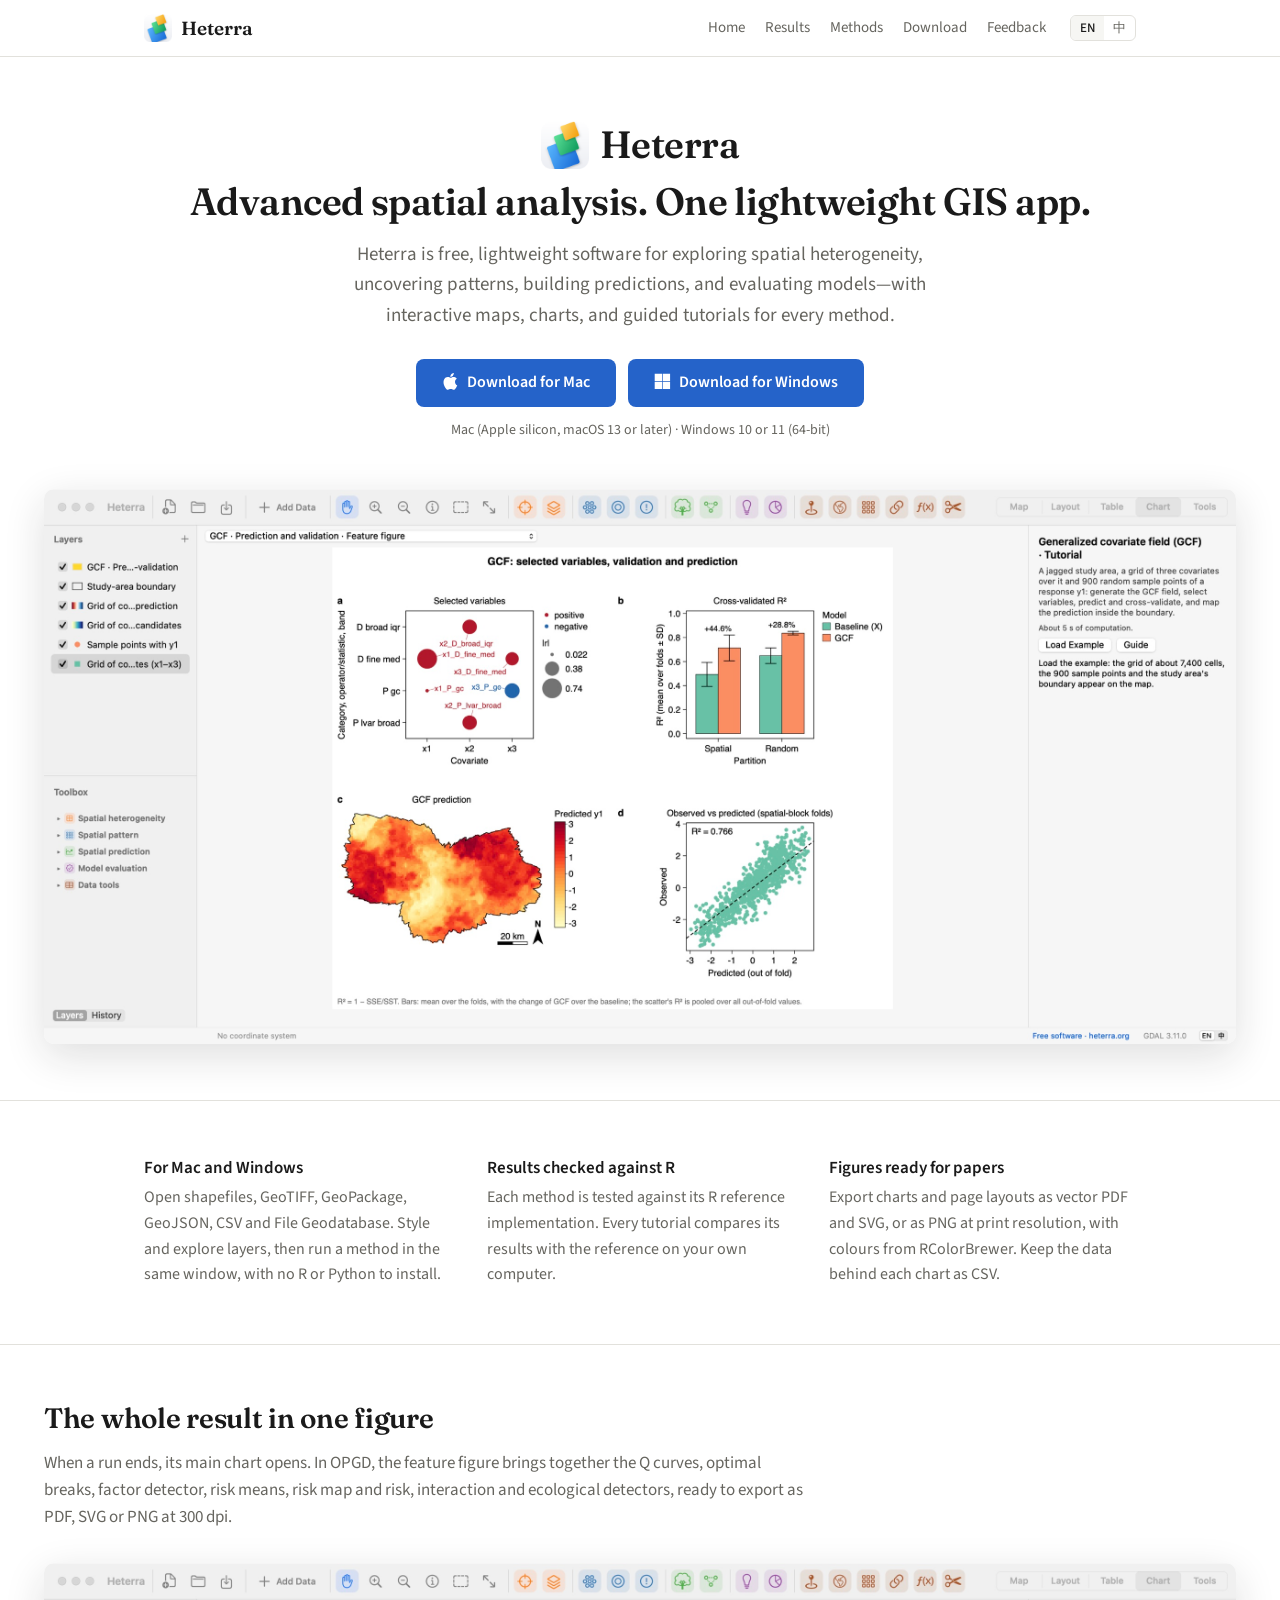
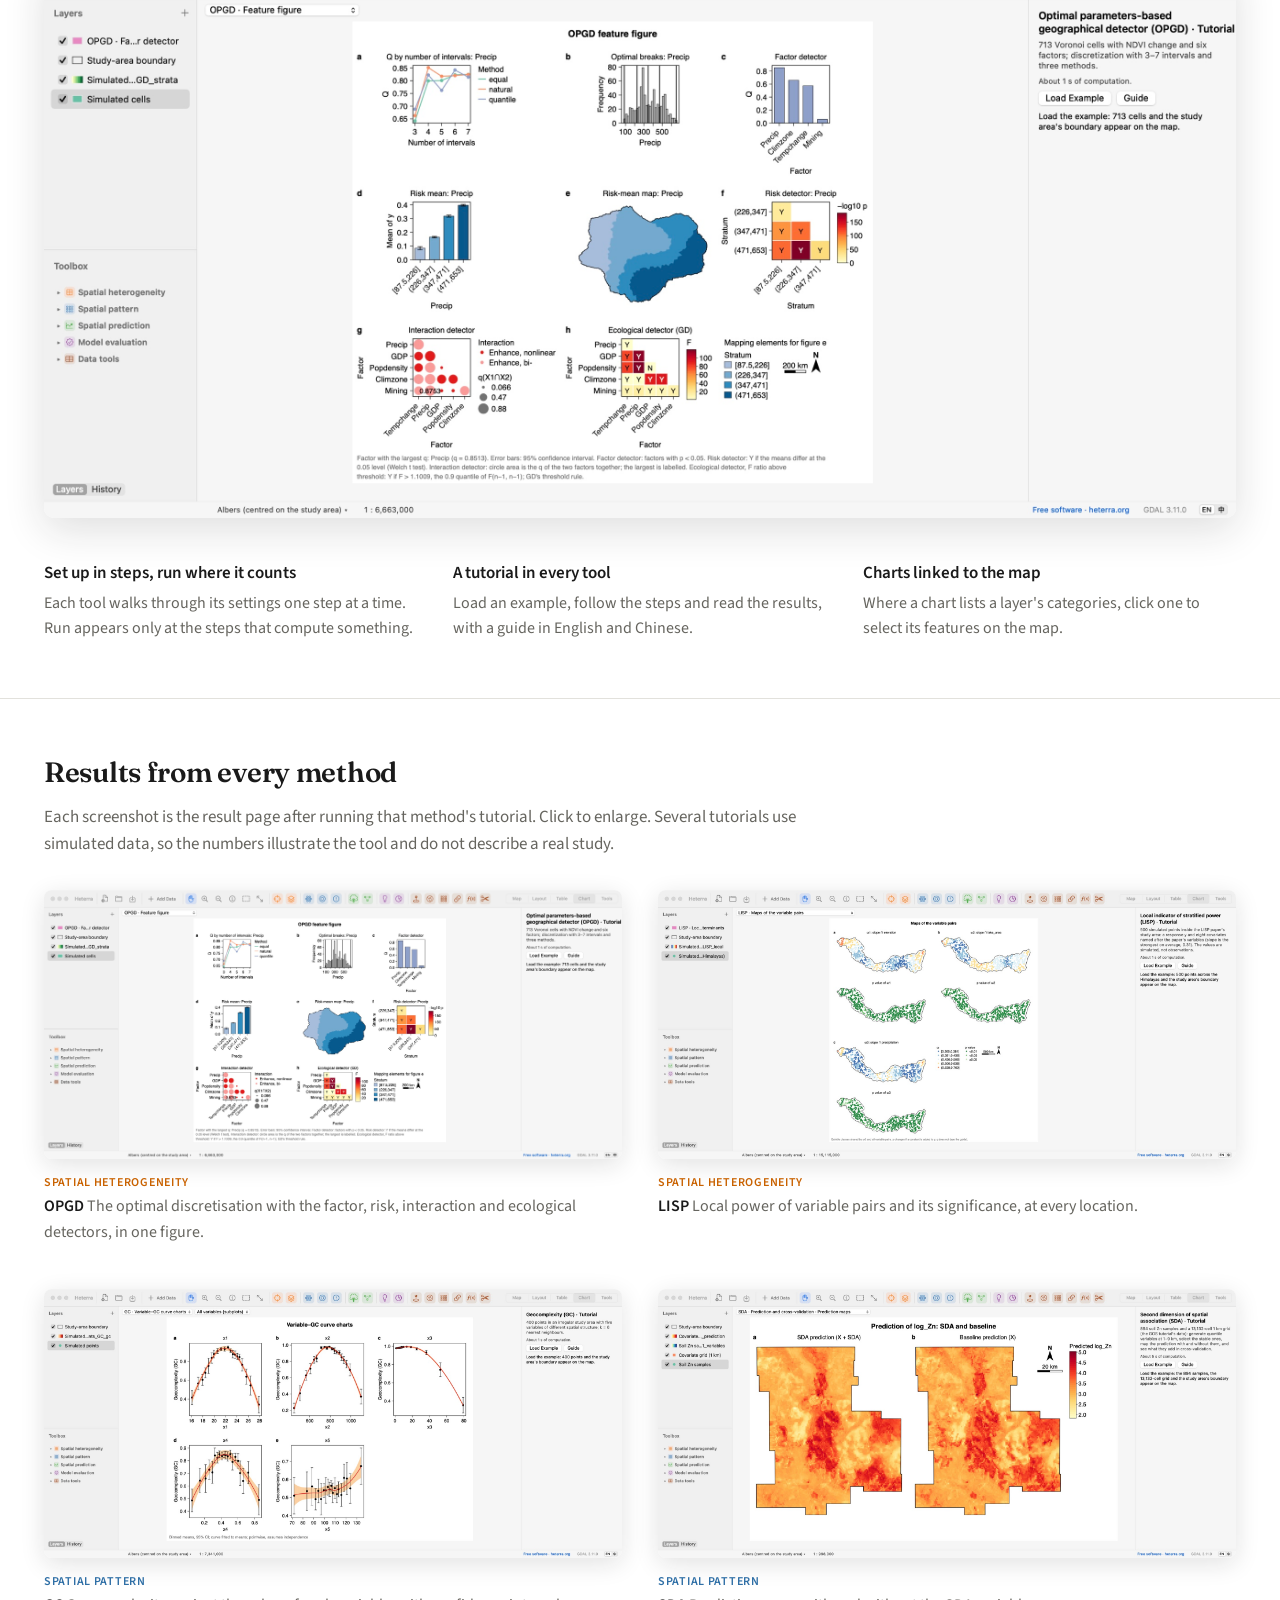
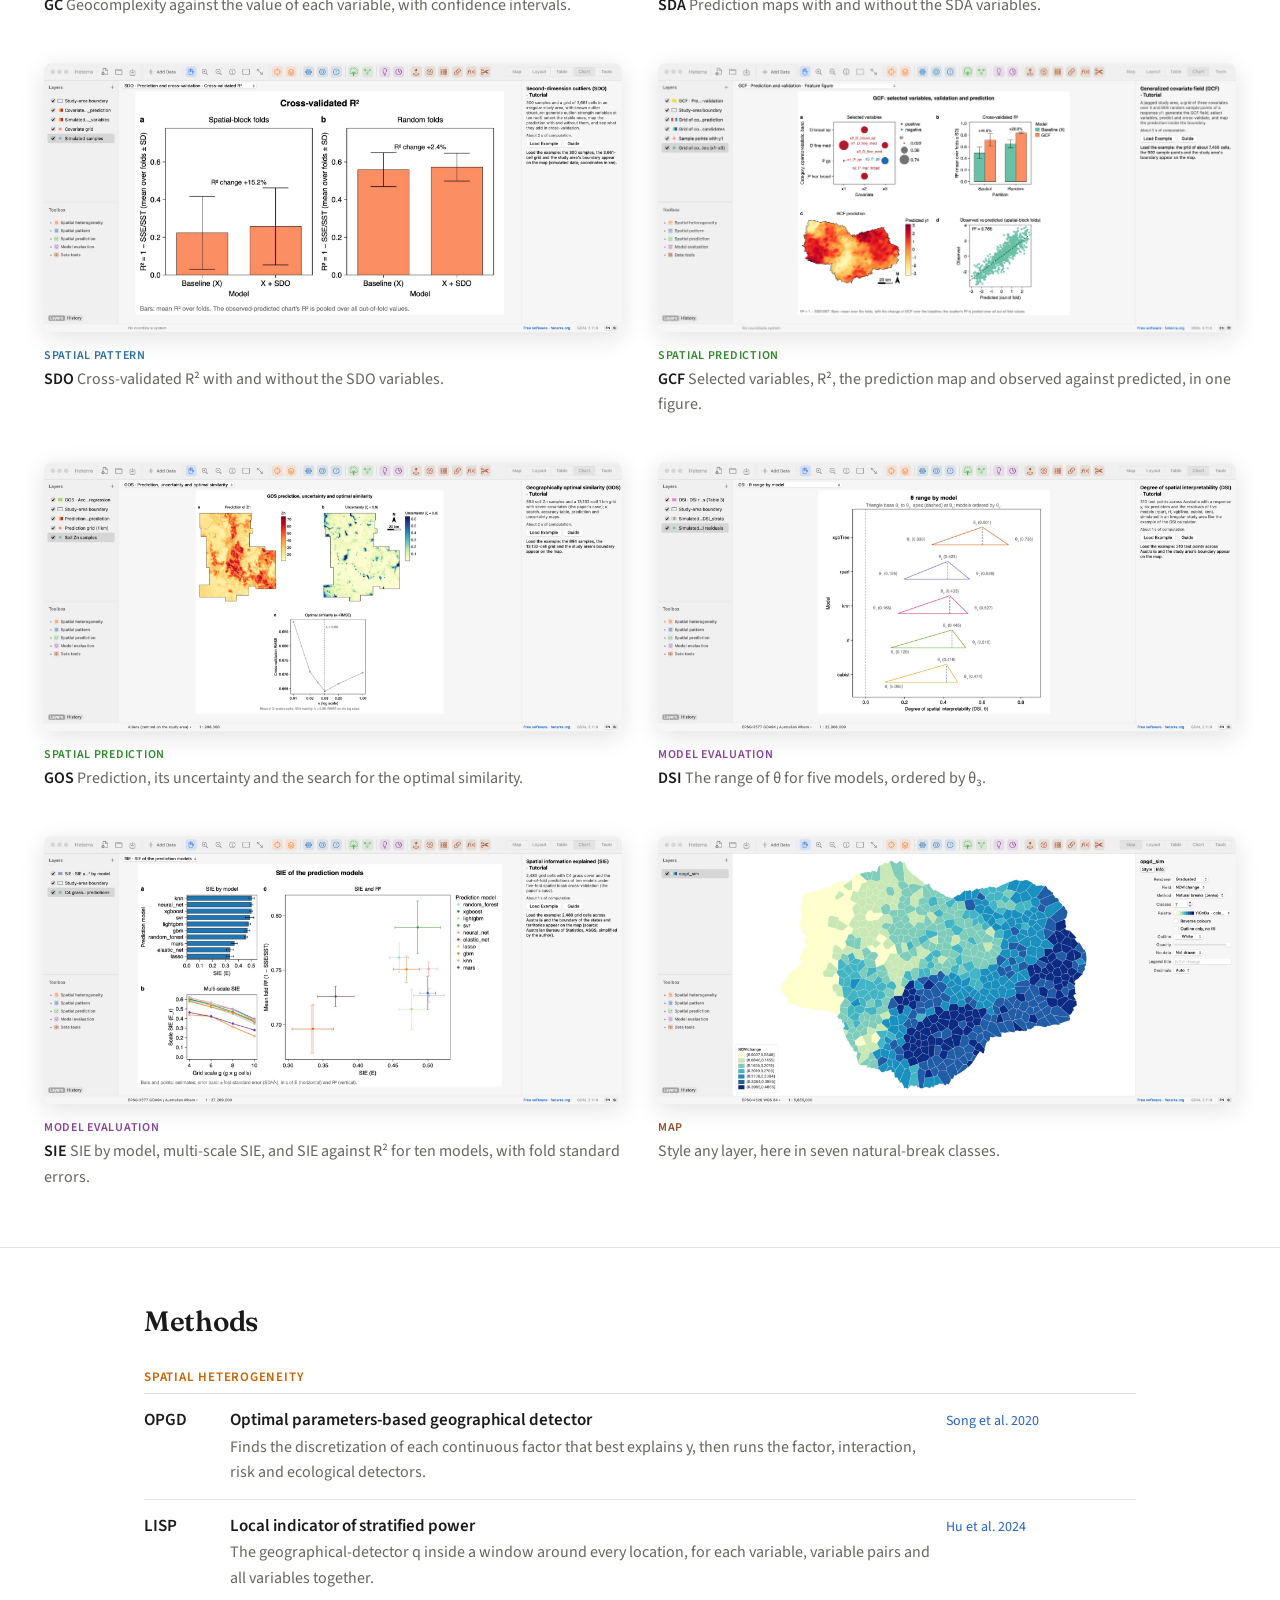
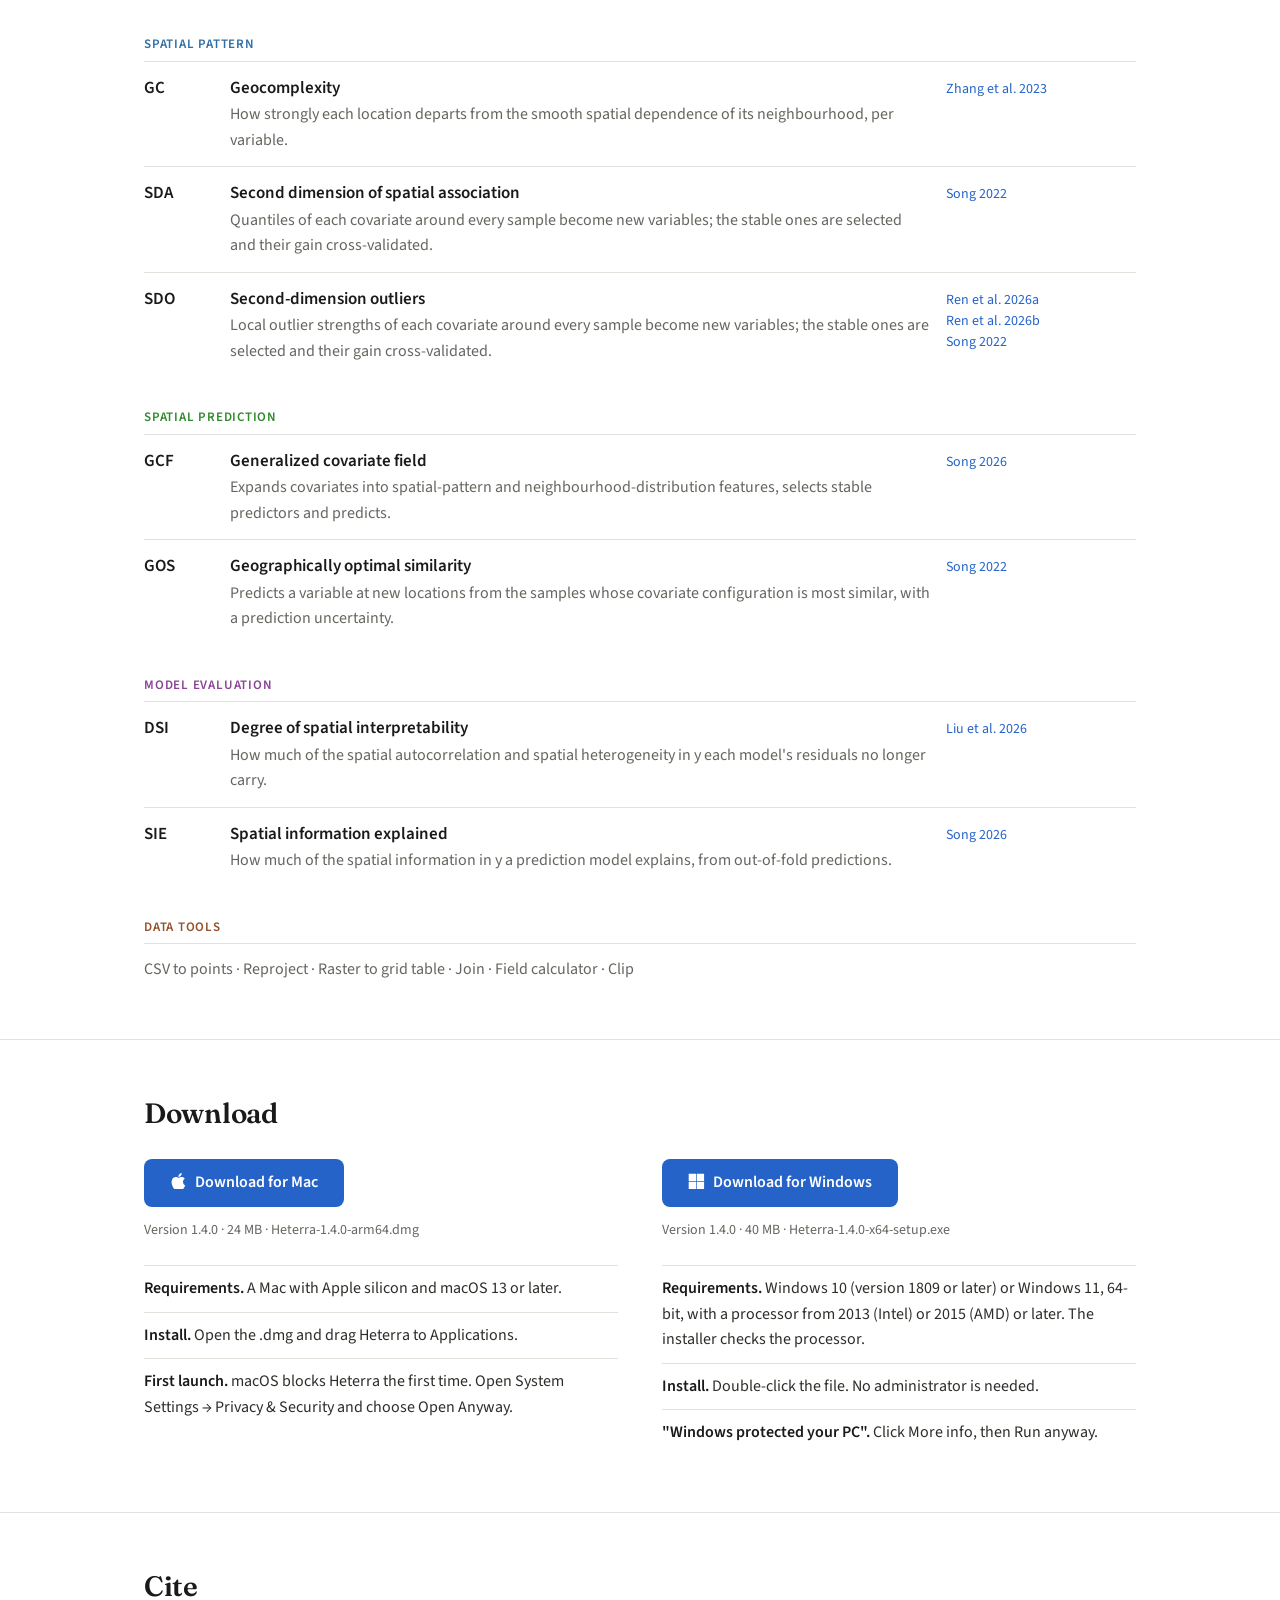
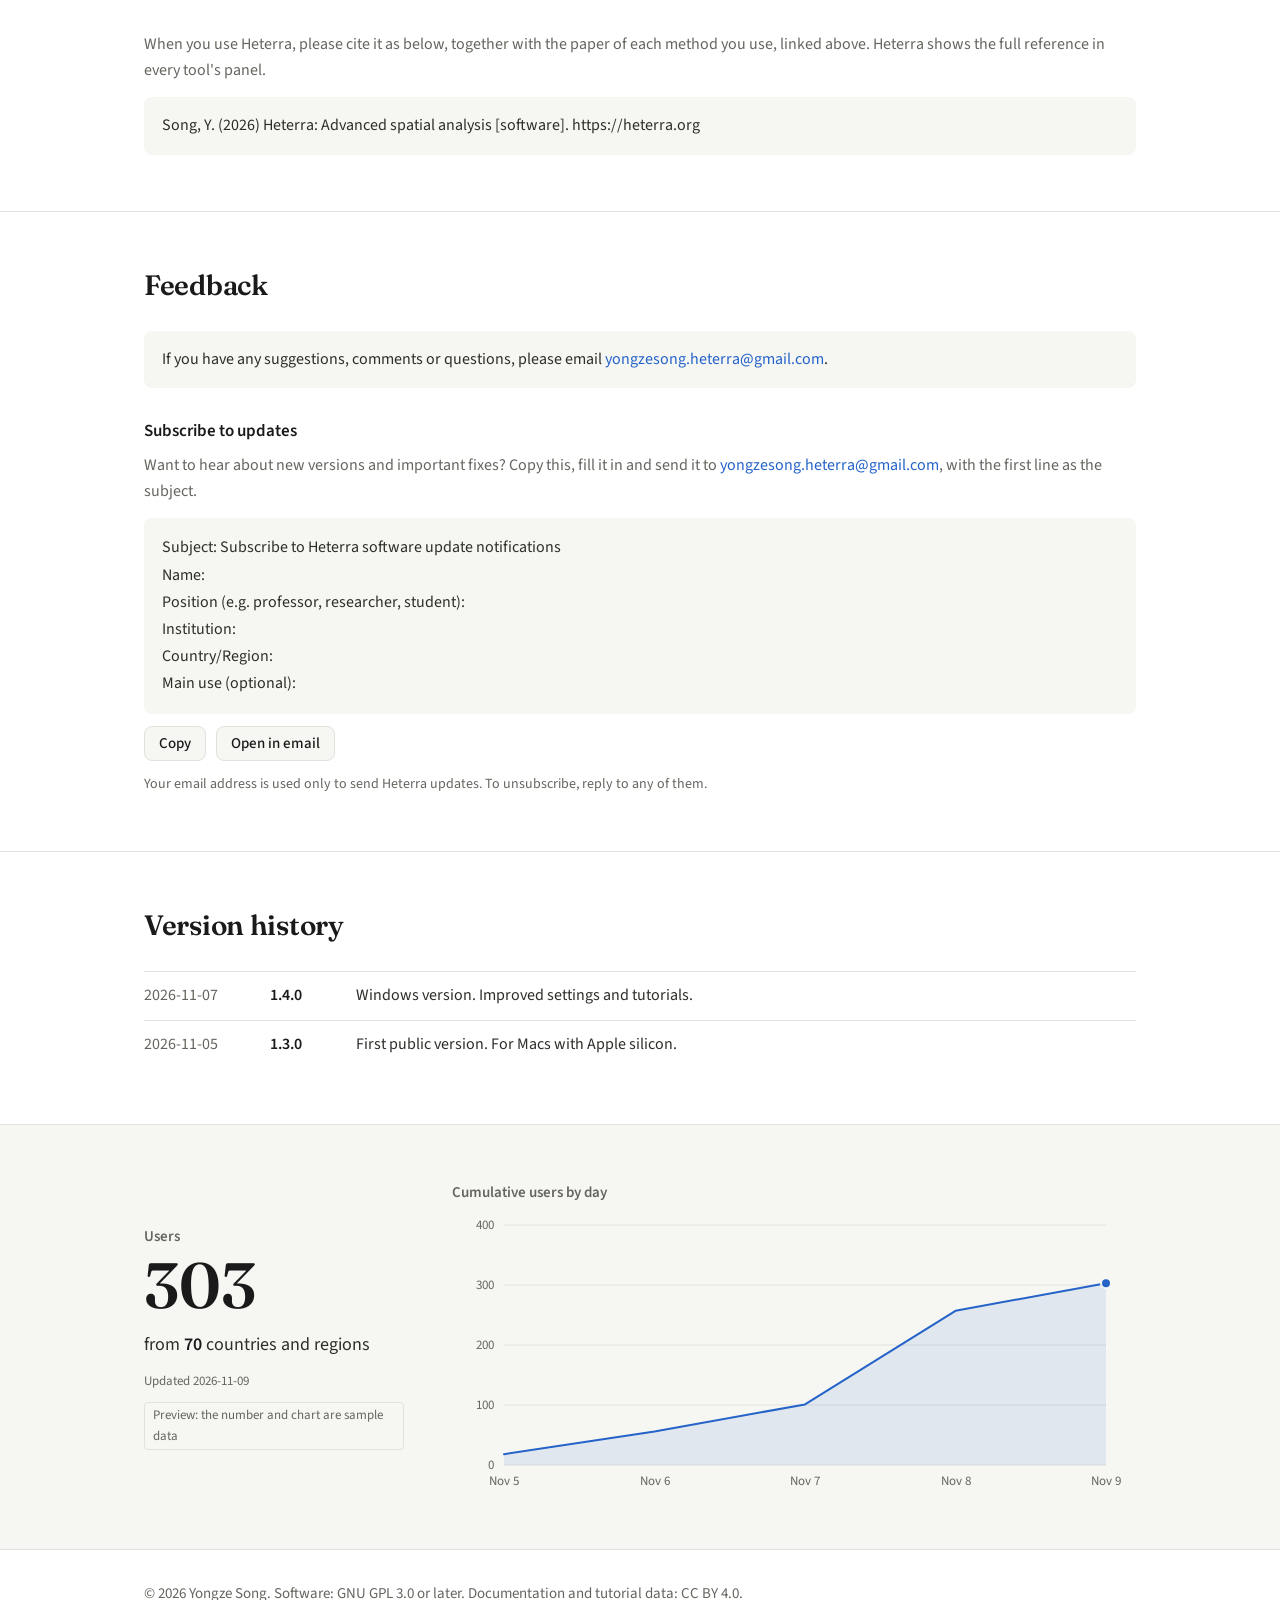
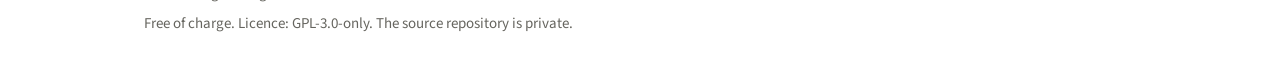
==== index-stats.html @ bc7ee991 "update" ====
<!doctype html>
<html lang="en" data-lang="en">
<head>
<meta charset="utf-8">
<meta name="viewport" content="width=device-width, initial-scale=1">
<title>Heterra: Advanced spatial analysis. One lightweight GIS app.</title>
<meta name="description" content="Heterra is free, lightweight software for exploring spatial heterogeneity, uncovering patterns, building predictions, and evaluating models—with interactive maps, charts, and guided tutorials for every method.">
<meta property="og:title" content="Heterra: Advanced spatial analysis. One lightweight GIS app.">
<meta property="og:description" content="Nine spatial analysis methods with maps, charts and tutorials, checked against their R reference implementations.">
<meta property="og:image" content="https://heterra.org/assets/shots/en/gcf.jpg">
<link rel="icon" href="assets/favicon.png">
<link rel="preconnect" href="https://fonts.googleapis.com">
<link rel="preconnect" href="https://fonts.gstatic.com" crossorigin>
<link href="https://fonts.googleapis.com/css2?family=Fraunces:opsz,wght@9..144,600&family=Source+Sans+3:wght@400;500;600&display=swap" rel="stylesheet">
<link rel="stylesheet" href="style.css">
<style>
/* users section: try-out copy, style.css is not changed */
.reach { padding: 56px 0; background: var(--bg-soft); }
.reach .wrap { display: grid; grid-template-columns: 260px minmax(0, 1fr); gap: 48px; align-items: center; }
.reach-label, .reach-chart-title { margin: 0; font-size: 15px; font-weight: 600; color: var(--muted); }
.reach-total { margin: 2px 0 14px; font: 600 64px/1.05 var(--serif); color: var(--heading); font-variant-numeric: tabular-nums; }
.reach-places { margin: 0; font-size: 18px; line-height: 1.4; color: var(--text); }
.reach-places b { font-weight: 600; color: var(--heading); }
.reach-updated { margin: 14px 0 0; font-size: 13px; color: var(--muted); }
.reach-sample { display: inline-block; margin: 10px 0 0; padding: 2px 8px; border: 1px solid var(--line); border-radius: 4px; font-size: 13px; color: var(--muted); }
.reach-chart { position: relative; margin-top: 8px; touch-action: pan-y; }
.reach-chart svg { display: block; width: 100%; }
.reach-chart text { font: 400 13px var(--sans); fill: var(--muted); font-variant-numeric: tabular-nums; }
.reach-grid { stroke: var(--line); stroke-width: 1; }
.reach-area { fill: var(--accent); opacity: 0.1; }
.reach-line { fill: none; stroke: var(--accent); stroke-width: 2; stroke-linejoin: round; stroke-linecap: round; }
.reach-dot { fill: var(--accent); stroke: var(--bg-soft); stroke-width: 2; }
.reach-cross { stroke: var(--muted); stroke-width: 1; }
.reach-tip { position: absolute; top: 0; left: 0; padding: 6px 10px; border: 1px solid var(--line); border-radius: 6px; background: var(--bg); box-shadow: var(--shadow); font-size: 14px; line-height: 1.35; white-space: nowrap; pointer-events: none; }
.reach-tip b { font-weight: 600; color: var(--heading); font-variant-numeric: tabular-nums; }
.reach-tip small { font-size: 13px; color: var(--muted); }
.reach-table { position: absolute; width: 1px; height: 1px; overflow: hidden; clip-path: inset(50%); white-space: nowrap; }
@media (max-width: 820px) {
  .reach { padding: 40px 0; }
  .reach .wrap { grid-template-columns: minmax(0, 1fr); gap: 28px; }
  .reach-total { font-size: 52px; }
}
</style>
</head>
<body>

<header class="top">
  <div class="wrap">
    <a class="brand" href="#"><img src="assets/icon.png" alt="">Heterra</a>
    <nav>
      <a href="#"><span lang="en">Home</span><span lang="zh">首页</span></a>
      <a href="#results"><span lang="en">Results</span><span lang="zh">结果</span></a>
      <a href="#methods"><span lang="en">Methods</span><span lang="zh">方法</span></a>
      <a href="#download"><span lang="en">Download</span><span lang="zh">下载</span></a>
      <a href="#feedback"><span lang="en">Feedback</span><span lang="zh">反馈</span></a>
    </nav>
    <div class="lang" role="group" aria-label="Language">
      <button type="button" data-set="en">EN</button>
      <button type="button" data-set="zh">中</button>
    </div>
  </div>
</header>

<main>
<div class="hero">
  <div class="wrap">
    <p class="hero-name"><img src="assets/icon.png" alt="">Heterra</p>
    <h1 lang="en">Advanced spatial analysis. One lightweight GIS app.</h1>
    <h1 lang="zh">前沿空间分析方法,一款轻量级 GIS 软件</h1>
    <p class="lead" lang="en">Heterra is free, lightweight software for exploring spatial heterogeneity, uncovering patterns, building predictions, and evaluating models—with interactive maps, charts, and guided tutorials for every method.</p>
    <p class="lead" lang="zh">Heterra 是一款免费、轻量的空间分析软件,用于探索空间异质性、发现空间模式、构建预测模型并评估模型表现。每种方法均配有交互式地图、统计图和引导式教程,并可导出适用于学术论文与研究报告的高质量图件。</p>
    <div class="hero-buttons">
      <a class="button" href="#download"><svg class="os-icon" viewBox="0 0 24 24" aria-hidden="true"><path d="M12.152 6.896c-.948 0-2.415-1.078-3.96-1.04-2.04.027-3.91 1.183-4.961 3.014-2.117 3.675-.546 9.103 1.519 12.09 1.013 1.454 2.208 3.09 3.792 3.039 1.52-.065 2.09-.987 3.935-.987 1.831 0 2.35.987 3.96.948 1.637-.026 2.676-1.48 3.676-2.948 1.156-1.688 1.636-3.325 1.662-3.415-.039-.013-3.182-1.221-3.22-4.857-.026-3.04 2.48-4.494 2.597-4.559-1.429-2.09-3.623-2.324-4.39-2.376-2-.156-3.675 1.09-4.61 1.09zM15.53 3.83c.843-1.012 1.4-2.427 1.245-3.83-1.207.052-2.662.805-3.532 1.818-.78.896-1.454 2.338-1.273 3.714 1.338.104 2.715-.688 3.559-1.701"/></svg><span lang="en">Download for Mac</span><span lang="zh">下载 Mac 版</span></a>
      <a class="button" href="#download"><svg class="os-icon" viewBox="0 0 24 24" aria-hidden="true"><path d="M1 1h10.5v10.5H1zM12.5 1H23v10.5H12.5zM1 12.5h10.5V23H1zM12.5 12.5H23V23H12.5z"/></svg><span lang="en">Download for Windows</span><span lang="zh">下载 Windows 版</span></a>
    </div>
    <p class="small" lang="en">Mac (Apple silicon, macOS 13 or later) · Windows 10 or 11 (64-bit)</p>
    <p class="small" lang="zh">Mac(Apple 芯片,macOS 13 或更高)· Windows 10 或 11(64 位)</p>
  </div>
  <div class="wrap wide">
    <a class="zoom" lang="en" href="assets/shots/en/gcf.jpg"><img class="shot" src="assets/shots/en/gcf.jpg" width="2600" height="1209" loading="lazy" alt="Heterra's Chart page with the GCF feature figure: selected variables, cross-validated R², prediction map and observed against predicted"></a>
    <a class="zoom" lang="zh" href="assets/shots/zh/gcf.jpg"><img class="shot" src="assets/shots/zh/gcf.jpg" width="2600" height="1260" loading="lazy" alt="Heterra 的图表页,显示 GCF 代表性图:选中的变量、交叉验证 R²、预测图、观测值与预测值"></a>
  </div>
</div>

<section>
  <div class="wrap three">
    <div>
      <h3 lang="en">For Mac and Windows</h3>
      <h3 lang="zh">支持 Mac 和 Windows</h3>
      <p lang="en">Open shapefiles, GeoTIFF, GeoPackage, GeoJSON, CSV and File Geodatabase. Style and explore layers, then run a method in the same window, with no R or Python to install.</p>
      <p lang="zh">可打开 Shapefile、GeoTIFF、GeoPackage、GeoJSON、CSV 和 File Geodatabase。在同一个窗口里设置符号、查看图层、运行方法,不用安装 R 或 Python。</p>
    </div>
    <div>
      <h3 lang="en">Results checked against R</h3>
      <h3 lang="zh">结果与 R 核对</h3>
      <p lang="en">Each method is tested against its R reference implementation. Every tutorial compares its results with the reference on your own computer.</p>
      <p lang="zh">每个方法都与其 R 参考实现对照测试。教程会在你自己的电脑上把结果与参考结果比较。</p>
    </div>
    <div>
      <h3 lang="en">Figures ready for papers</h3>
      <h3 lang="zh">可直接用于论文的图</h3>
      <p lang="en">Export charts and page layouts as vector PDF and SVG, or as PNG at print resolution, with colours from RColorBrewer. Keep the data behind each chart as CSV.</p>
      <p lang="zh">统计图和版面可导出为矢量 PDF、SVG,或印刷分辨率的 PNG,颜色来自 RColorBrewer。每张图背后的数据也可以导出为 CSV。</p>
    </div>
  </div>
</section>

<section class="feature">
  <div class="wrap wide">
    <h2><span lang="en">The whole result in one figure</span><span lang="zh">一张图看完整个结果</span></h2>
    <p class="intro" lang="en">When a run ends, its main chart opens. In OPGD, the feature figure brings together the Q curves, optimal breaks, factor detector, risk means, risk map and risk, interaction and ecological detectors, ready to export as PDF, SVG or PNG at 300 dpi.</p>
    <p class="intro" lang="zh">运行结束后,主要的统计图随即打开。OPGD 的代表性图把 Q 曲线、最优断点、因子探测、风险均值、风险地图以及风险、交互和生态探测放在同一张图里,可导出为 PDF、SVG 或 300 dpi 的 PNG。</p>
    <a class="zoom" lang="en" href="assets/shots/en/opgd.jpg"><img class="shot" src="assets/shots/en/opgd.jpg" width="2600" height="1209" loading="lazy" alt="Heterra's Chart page with the OPGD feature figure in eight panels"></a>
    <a class="zoom" lang="zh" href="assets/shots/zh/opgd.jpg"><img class="shot" src="assets/shots/zh/opgd.jpg" width="2600" height="1260" loading="lazy" alt="Heterra 的图表页,显示八个分图的 OPGD 代表性图"></a>
  </div>
  <div class="wrap wide three after-shot">
    <div>
      <h3 lang="en">Set up in steps, run where it counts</h3>
      <h3 lang="zh">分步设置,需要时才运行</h3>
      <p lang="en">Each tool walks through its settings one step at a time. Run appears only at the steps that compute something.</p>
      <p lang="zh">每个工具按步骤设置,只有需要计算的步骤才有运行按钮。</p>
    </div>
    <div>
      <h3 lang="en">A tutorial in every tool</h3>
      <h3 lang="zh">每个工具都有教程</h3>
      <p lang="en">Load an example, follow the steps and read the results, with a guide in English and Chinese.</p>
      <p lang="zh">载入案例,跟着步骤操作并解读结果,手册有中英文。</p>
    </div>
    <div>
      <h3 lang="en">Charts linked to the map</h3>
      <h3 lang="zh">统计图与地图联动</h3>
      <p lang="en">Where a chart lists a layer's categories, click one to select its features on the map.</p>
      <p lang="zh">统计图列出图层的类别时,点击一个类别就能在地图上选中对应要素。</p>
    </div>
  </div>
</section>

<section id="results">
  <div class="wrap wide">
    <h2><span lang="en">Results from every method</span><span lang="zh">每个方法的结果</span></h2>
    <p class="intro" lang="en">Each screenshot is the result page after running that method's tutorial. Click to enlarge. Several tutorials use simulated data, so the numbers illustrate the tool and do not describe a real study.</p>
    <p class="intro" lang="zh">每张截图都是运行该方法教程后的结果页面,点击可放大。部分教程使用模拟数据,图中的数字只用于演示软件,不代表真实研究结果。</p>
    <div class="gallery">
      <figure class="tile">
        <a class="zoom" lang="en" href="assets/shots/en/opgd.jpg"><img class="shot" src="assets/shots/en/opgd.jpg" width="2600" height="1209" loading="lazy" alt="Heterra's Chart page with the OPGD feature figure in eight panels"></a>
        <a class="zoom" lang="zh" href="assets/shots/zh/opgd.jpg"><img class="shot" src="assets/shots/zh/opgd.jpg" width="2600" height="1260" loading="lazy" alt="Heterra 的图表页,显示八个分图的 OPGD 代表性图"></a>
        <figcaption>
          <p class="group-name heterogeneity"><span lang="en">Spatial heterogeneity</span><span lang="zh">空间异质性</span></p>
          <p><b>OPGD</b> <span lang="en">The optimal discretisation with the factor, risk, interaction and ecological detectors, in one figure.</span><span lang="zh">最优离散化,以及因子、风险、交互和生态探测结果,都在一张图中。</span></p>
        </figcaption>
      </figure>
      <figure class="tile">
        <a class="zoom" lang="en" href="assets/shots/en/lisp.jpg"><img class="shot" src="assets/shots/en/lisp.jpg" width="2000" height="930" loading="lazy" alt="LISP maps of the variable pairs and their significance"></a>
        <a class="zoom" lang="zh" href="assets/shots/zh/lisp.jpg"><img class="shot" src="assets/shots/zh/lisp.jpg" width="2000" height="969" loading="lazy" alt="LISP 变量对地图及其显著性"></a>
        <figcaption>
          <p class="group-name heterogeneity"><span lang="en">Spatial heterogeneity</span><span lang="zh">空间异质性</span></p>
          <p><b>LISP</b> <span lang="en">Local power of variable pairs and its significance, at every location.</span><span lang="zh">每个位置上变量对的局部影响及其显著性。</span></p>
        </figcaption>
      </figure>
      <figure class="tile">
        <a class="zoom" lang="en" href="assets/shots/en/gc.jpg"><img class="shot" src="assets/shots/en/gc.jpg" width="2000" height="930" loading="lazy" alt="GC against the value of each of five variables: means in 20 bins with confidence intervals and a fitted curve"></a>
        <a class="zoom" lang="zh" href="assets/shots/zh/gc.jpg"><img class="shot" src="assets/shots/zh/gc.jpg" width="2000" height="969" loading="lazy" alt="五个变量的值与 GC 的曲线图:20 个分箱的均值、置信区间和拟合曲线"></a>
        <figcaption>
          <p class="group-name pattern"><span lang="en">Spatial pattern</span><span lang="zh">空间模式</span></p>
          <p><b>GC</b> <span lang="en">Geocomplexity against the value of each variable, with confidence intervals.</span><span lang="zh">每个变量的值与地理复杂性的关系曲线,含置信区间。</span></p>
        </figcaption>
      </figure>
      <figure class="tile">
        <a class="zoom" lang="en" href="assets/shots/en/sda.jpg"><img class="shot" src="assets/shots/en/sda.jpg" width="2000" height="930" loading="lazy" alt="SDA and baseline prediction maps of soil zinc"></a>
        <a class="zoom" lang="zh" href="assets/shots/zh/sda.jpg"><img class="shot" src="assets/shots/zh/sda.jpg" width="2000" height="969" loading="lazy" alt="土壤锌的 SDA 与基线预测图"></a>
        <figcaption>
          <p class="group-name pattern"><span lang="en">Spatial pattern</span><span lang="zh">空间模式</span></p>
          <p><b>SDA</b> <span lang="en">Prediction maps with and without the SDA variables.</span><span lang="zh">使用与不使用 SDA 变量的预测图。</span></p>
        </figcaption>
      </figure>
      <figure class="tile">
        <a class="zoom" lang="en" href="assets/shots/en/sdo.jpg"><img class="shot" src="assets/shots/en/sdo.jpg" width="2000" height="930" loading="lazy" alt="Bar charts of cross-validated R² with and without the SDO variables"></a>
        <a class="zoom" lang="zh" href="assets/shots/zh/sdo.jpg"><img class="shot" src="assets/shots/zh/sdo.jpg" width="2000" height="969" loading="lazy" alt="使用与不使用 SDO 变量的交叉验证 R² 柱状图"></a>
        <figcaption>
          <p class="group-name pattern"><span lang="en">Spatial pattern</span><span lang="zh">空间模式</span></p>
          <p><b>SDO</b> <span lang="en">Cross-validated R² with and without the SDO variables.</span><span lang="zh">使用与不使用 SDO 变量的交叉验证 R²。</span></p>
        </figcaption>
      </figure>
      <figure class="tile">
        <a class="zoom" lang="en" href="assets/shots/en/gcf.jpg"><img class="shot" src="assets/shots/en/gcf.jpg" width="2600" height="1209" loading="lazy" alt="Heterra's Chart page with the GCF feature figure: selected variables, cross-validated R², prediction map and observed against predicted"></a>
        <a class="zoom" lang="zh" href="assets/shots/zh/gcf.jpg"><img class="shot" src="assets/shots/zh/gcf.jpg" width="2600" height="1260" loading="lazy" alt="Heterra 的图表页,显示 GCF 代表性图:选中的变量、交叉验证 R²、预测图、观测值与预测值"></a>
        <figcaption>
          <p class="group-name prediction"><span lang="en">Spatial prediction</span><span lang="zh">空间预测</span></p>
          <p><b>GCF</b> <span lang="en">Selected variables, R², the prediction map and observed against predicted, in one figure.</span><span lang="zh">入选变量、R²、预测图,以及观测值与预测值的对比,都在一张图中。</span></p>
        </figcaption>
      </figure>
      <figure class="tile">
        <a class="zoom" lang="en" href="assets/shots/en/gos.jpg"><img class="shot" src="assets/shots/en/gos.jpg" width="2000" height="930" loading="lazy" alt="GOS prediction map, uncertainty map and κ–RMSE curve"></a>
        <a class="zoom" lang="zh" href="assets/shots/zh/gos.jpg"><img class="shot" src="assets/shots/zh/gos.jpg" width="2000" height="969" loading="lazy" alt="GOS 预测图、不确定性图和 κ–RMSE 曲线"></a>
        <figcaption>
          <p class="group-name prediction"><span lang="en">Spatial prediction</span><span lang="zh">空间预测</span></p>
          <p><b>GOS</b> <span lang="en">Prediction, its uncertainty and the search for the optimal similarity.</span><span lang="zh">预测、预测不确定性,以及最优相似度的搜索曲线。</span></p>
        </figcaption>
      </figure>
      <figure class="tile">
        <a class="zoom" lang="en" href="assets/shots/en/dsi.jpg"><img class="shot" src="assets/shots/en/dsi.jpg" width="2000" height="930" loading="lazy" alt="DSI triangles showing the θ range of five models"></a>
        <a class="zoom" lang="zh" href="assets/shots/zh/dsi.jpg"><img class="shot" src="assets/shots/zh/dsi.jpg" width="2000" height="969" loading="lazy" alt="显示五个模型 θ 范围的 DSI 三角图"></a>
        <figcaption>
          <p class="group-name evaluation"><span lang="en">Model evaluation</span><span lang="zh">模型评估</span></p>
          <p><b>DSI</b> <span lang="en">The range of θ for five models, ordered by θ₃.</span><span lang="zh">五个模型的 θ 范围,按 θ₃ 排序。</span></p>
        </figcaption>
      </figure>
      <figure class="tile">
        <a class="zoom" lang="en" href="assets/shots/en/sie.jpg"><img class="shot" src="assets/shots/en/sie.jpg" width="2000" height="930" loading="lazy" alt="SIE by model, multi-scale SIE, and SIE against R² for ten models with error bars"></a>
        <a class="zoom" lang="zh" href="assets/shots/zh/sie.jpg"><img class="shot" src="assets/shots/zh/sie.jpg" width="2000" height="969" loading="lazy" alt="十个模型的 SIE、多尺度 SIE,以及 SIE 与 R² 散点图,含误差线"></a>
        <figcaption>
          <p class="group-name evaluation"><span lang="en">Model evaluation</span><span lang="zh">模型评估</span></p>
          <p><b>SIE</b> <span lang="en">SIE by model, multi-scale SIE, and SIE against R² for ten models, with fold standard errors.</span><span lang="zh">十个模型的 SIE、多尺度 SIE,以及 SIE 与 R²,误差线为折间标准误。</span></p>
        </figcaption>
      </figure>
      <figure class="tile">
        <a class="zoom" lang="en" href="assets/shots/en/map.jpg"><img class="shot" src="assets/shots/en/map.jpg" width="2000" height="930" loading="lazy" alt="Heterra's Map page with NDVI change in seven natural-break classes"></a>
        <a class="zoom" lang="zh" href="assets/shots/zh/map.jpg"><img class="shot" src="assets/shots/zh/map.jpg" width="2000" height="969" loading="lazy" alt="Heterra 的地图页,显示按自然断点分为七级的 NDVI 变化"></a>
        <figcaption>
          <p class="group-name data"><span lang="en">Map</span><span lang="zh">地图</span></p>
          <p><span lang="en">Style any layer, here in seven natural-break classes.</span><span lang="zh">为任意图层设置符号,这里按自然断点分为七级。</span></p>
        </figcaption>
      </figure>
    </div>
  </div>
</section>

<section id="methods">
  <div class="wrap">
    <h2><span lang="en">Methods</span><span lang="zh">方法</span></h2>

    <div class="group">
      <p class="group-name heterogeneity"><span lang="en">Spatial heterogeneity</span><span lang="zh">空间异质性</span></p>
      <div class="method">
        <abbr>OPGD</abbr>
        <div><strong lang="en">Optimal parameters-based geographical detector</strong><strong lang="zh">最优参数地理探测器</strong>
          <span class="about" lang="en">Finds the discretization of each continuous factor that best explains y, then runs the factor, interaction, risk and ecological detectors.</span>
          <span class="about" lang="zh">为每个连续因子寻找最能解释 y 的离散化方案,再运行因子、交互、风险和生态探测。</span></div>
        <div class="papers"><a href="https://doi.org/10.1080/15481603.2020.1760434">Song et al. 2020</a></div>
      </div>
      <div class="method">
        <abbr>LISP</abbr>
        <div><strong lang="en">Local indicator of stratified power</strong><strong lang="zh">局部分层影响</strong>
          <span class="about" lang="en">The geographical-detector q inside a window around every location, for each variable, variable pairs and all variables together.</span>
          <span class="about" lang="zh">在每个位置周围的窗口内计算地理探测器 q,分别对单个变量、变量对和全部变量计算。</span></div>
        <div class="papers"><a href="https://doi.org/10.1080/13658816.2024.2437811">Hu et al. 2024</a></div>
      </div>
    </div>

    <div class="group">
      <p class="group-name pattern"><span lang="en">Spatial pattern</span><span lang="zh">空间模式</span></p>
      <div class="method">
        <abbr>GC</abbr>
        <div><strong lang="en">Geocomplexity</strong><strong lang="zh">地理复杂性</strong>
          <span class="about" lang="en">How strongly each location departs from the smooth spatial dependence of its neighbourhood, per variable.</span>
          <span class="about" lang="zh">逐变量衡量每个位置偏离其邻域平滑空间依赖的程度。</span></div>
        <div class="papers"><a href="https://doi.org/10.1080/13658816.2023.2203212">Zhang et al. 2023</a></div>
      </div>
      <div class="method">
        <abbr>SDA</abbr>
        <div><strong lang="en">Second dimension of spatial association</strong><strong lang="zh">第二维度空间关系</strong>
          <span class="about" lang="en">Quantiles of each covariate around every sample become new variables; the stable ones are selected and their gain cross-validated.</span>
          <span class="about" lang="zh">把每个样本周围协变量的分位数变成新变量,选出稳定的变量,并用交叉验证说明精度提高多少。</span></div>
        <div class="papers"><a href="https://doi.org/10.1016/j.jag.2022.102834">Song 2022</a></div>
      </div>
      <div class="method">
        <abbr>SDO</abbr>
        <div><strong lang="en">Second-dimension outliers</strong><strong lang="zh">第二维度异常</strong>
          <span class="about" lang="en">Local outlier strengths of each covariate around every sample become new variables; the stable ones are selected and their gain cross-validated.</span>
          <span class="about" lang="zh">把每个样本周围协变量的局部异常强度变成新变量,选出稳定的变量,并用交叉验证说明精度提高多少。</span></div>
        <div class="papers"><a href="https://doi.org/10.1080/13658816.2025.2580414">Ren et al. 2026a</a><br><a href="https://doi.org/10.1080/13658816.2026.2682957">Ren et al. 2026b</a><br><a href="https://doi.org/10.1016/j.jag.2022.102834">Song 2022</a></div>
      </div>
    </div>

    <div class="group">
      <p class="group-name prediction"><span lang="en">Spatial prediction</span><span lang="zh">空间预测</span></p>
      <div class="method">
        <abbr>GCF</abbr>
        <div><strong lang="en">Generalized covariate field</strong><strong lang="zh">广义协变量场</strong>
          <span class="about" lang="en">Expands covariates into spatial-pattern and neighbourhood-distribution features, selects stable predictors and predicts.</span>
          <span class="about" lang="zh">把协变量扩展为空间模式与邻域分布特征,选出稳定的预测变量并预测。</span></div>
        <div class="papers"><a href="https://doi.org/10.1080/13658816.2026.2729719">Song 2026</a></div>
      </div>
      <div class="method">
        <abbr>GOS</abbr>
        <div><strong lang="en">Geographically optimal similarity</strong><strong lang="zh">地理最优相似度</strong>
          <span class="about" lang="en">Predicts a variable at new locations from the samples whose covariate configuration is most similar, with a prediction uncertainty.</span>
          <span class="about" lang="zh">用协变量配置最相似的样本预测新位置上的变量,并给出预测不确定性。</span></div>
        <div class="papers"><a href="https://doi.org/10.1007/s11004-022-10036-8">Song 2022</a></div>
      </div>
    </div>

    <div class="group">
      <p class="group-name evaluation"><span lang="en">Model evaluation</span><span lang="zh">模型评估</span></p>
      <div class="method">
        <abbr>DSI</abbr>
        <div><strong lang="en">Degree of spatial interpretability</strong><strong lang="zh">空间解释度</strong>
          <span class="about" lang="en">How much of the spatial autocorrelation and spatial heterogeneity in y each model's residuals no longer carry.</span>
          <span class="about" lang="zh">衡量每个模型的残差中不再含有 y 的多少空间自相关与空间异质性。</span></div>
        <div class="papers"><a href="https://doi.org/10.1080/13658816.2026.2614335">Liu et al. 2026</a></div>
      </div>
      <div class="method">
        <abbr>SIE</abbr>
        <div><strong lang="en">Spatial information explained</strong><strong lang="zh">空间信息解释率</strong>
          <span class="about" lang="en">How much of the spatial information in y a prediction model explains, from out-of-fold predictions.</span>
          <span class="about" lang="zh">根据交叉验证的样本外预测,衡量模型解释了 y 中多少空间信息。</span></div>
        <div class="papers"><a href="https://doi.org/10.1016/j.isprsjprs.2026.09.034">Song 2026</a></div>
      </div>
    </div>

    <div class="group">
      <p class="group-name data"><span lang="en">Data tools</span><span lang="zh">数据工具</span></p>
      <p class="tools" lang="en">CSV to points · Reproject · Raster to grid table · Join · Field calculator · Clip</p>
      <p class="tools" lang="zh">CSV 转点 · 重投影 · 栅格转格网表 · 连接 · 字段计算 · 裁剪</p>
    </div>
  </div>
</section>

<section id="download">
  <div class="wrap download">
    <h2><span lang="en">Download</span><span lang="zh">下载</span></h2>
    <!-- At a release, put the installers in downloads/ and change each link, its data-download and the lines below.
         A click on data-download is counted when gaId is set (its value: version and platform). -->
    <div class="platform">
      <a class="button" href="downloads/Heterra-1.4.0-arm64.dmg" download data-download="1.4.0-mac"><svg class="os-icon" viewBox="0 0 24 24" aria-hidden="true"><path d="M12.152 6.896c-.948 0-2.415-1.078-3.96-1.04-2.04.027-3.91 1.183-4.961 3.014-2.117 3.675-.546 9.103 1.519 12.09 1.013 1.454 2.208 3.09 3.792 3.039 1.52-.065 2.09-.987 3.935-.987 1.831 0 2.35.987 3.96.948 1.637-.026 2.676-1.48 3.676-2.948 1.156-1.688 1.636-3.325 1.662-3.415-.039-.013-3.182-1.221-3.22-4.857-.026-3.04 2.48-4.494 2.597-4.559-1.429-2.09-3.623-2.324-4.39-2.376-2-.156-3.675 1.09-4.61 1.09zM15.53 3.83c.843-1.012 1.4-2.427 1.245-3.83-1.207.052-2.662.805-3.532 1.818-.78.896-1.454 2.338-1.273 3.714 1.338.104 2.715-.688 3.559-1.701"/></svg><span lang="en">Download for Mac</span><span lang="zh">下载 Mac 版</span></a>
      <p class="small" lang="en">Version 1.4.0 · 24 MB · Heterra-1.4.0-arm64.dmg</p>
      <p class="small" lang="zh">版本 1.4.0 · 24 MB · Heterra-1.4.0-arm64.dmg</p>
      <ul class="notes">
        <li lang="en"><b>Requirements.</b> A Mac with Apple silicon and macOS 13 or later.</li>
        <li lang="zh"><b>系统要求。</b>Apple 芯片的 Mac,macOS 13 或更高。</li>
        <li lang="en"><b>Install.</b> Open the .dmg and drag Heterra to Applications.</li>
        <li lang="zh"><b>安装。</b>打开 .dmg,把 Heterra 拖到"应用程序"。</li>
        <li lang="en"><b>First launch.</b> macOS blocks Heterra the first time. Open System Settings → Privacy &amp; Security and choose Open Anyway.</li>
        <li lang="zh"><b>第一次打开。</b>macOS 第一次会拦截 Heterra。请打开"系统设置 → 隐私与安全性",选择"仍要打开"。</li>
      </ul>
    </div>
    <div class="platform">
      <a class="button" href="downloads/Heterra-1.4.0-x64-setup.exe" download data-download="1.4.0-windows"><svg class="os-icon" viewBox="0 0 24 24" aria-hidden="true"><path d="M1 1h10.5v10.5H1zM12.5 1H23v10.5H12.5zM1 12.5h10.5V23H1zM12.5 12.5H23V23H12.5z"/></svg><span lang="en">Download for Windows</span><span lang="zh">下载 Windows 版</span></a>
      <p class="small" lang="en">Version 1.4.0 · 40 MB · Heterra-1.4.0-x64-setup.exe</p>
      <p class="small" lang="zh">版本 1.4.0 · 40 MB · Heterra-1.4.0-x64-setup.exe</p>
      <ul class="notes">
        <li lang="en"><b>Requirements.</b> Windows 10 (version 1809 or later) or Windows 11, 64-bit, with a processor from 2013 (Intel) or 2015 (AMD) or later. The installer checks the processor.</li>
        <li lang="zh"><b>系统要求。</b>Windows 10(1809 或更新版本)或 Windows 11,64 位;处理器为 Intel 2013 年或 AMD 2015 年以后的型号。安装程序会检查处理器。</li>
        <li lang="en"><b>Install.</b> Double-click the file. No administrator is needed.</li>
        <li lang="zh"><b>安装。</b>双击下载的文件,不需要管理员权限。</li>
        <li lang="en"><b>"Windows protected your PC".</b> Click More info, then Run anyway.</li>
        <li lang="zh"><b>"Windows 已保护你的电脑"。</b>点击"更多信息",再点击"仍要运行"。</li>
      </ul>
    </div>
    <div class="support" lang="zh">
      <p>软件免费使用,无需注册。若它对你的工作有帮助,欢迎自愿支持后续维护与更新:</p>
      <div class="support-options">
        <button type="button" class="support-option" data-qr="qr-basic"><b>基础支持</b><span>你的赞助将用于项目的日常维护和持续更新。</span></button>
        <button type="button" class="support-option" data-qr="qr-long"><b>长期支持</b><span>你的赞助将用于支持项目的长期维护与发展。</span></button>
      </div>
    </div>
    <!-- When the sponsors page exists, add its link above, and an English line:
         Heterra is free. If it helps your work, you are welcome to support its maintenance and updates: (link) -->
  </div>
</section>

<section id="cite">
  <div class="wrap">
    <h2><span lang="en">Cite</span><span lang="zh">引用</span></h2>
    <p class="before-cite" lang="en">When you use Heterra, please cite it as below, together with the paper of each method you use, linked above. Heterra shows the full reference in every tool's panel.</p>
    <p class="before-cite" lang="zh">使用 Heterra 时,请按下面的格式引用软件,并引用你所用方法的论文(链接见上)。每个工具的面板里都有完整的文献信息。</p>
    <p class="cite">Song, Y. (2026) Heterra: Advanced spatial analysis [software]. https://heterra.org</p>
  </div>
</section>

<section id="feedback">
  <div class="wrap">
    <h2><span lang="en">Feedback</span><span lang="zh">反馈</span></h2>
    <p class="cite" lang="en">If you have any suggestions, comments or questions, please email <a href="mailto:yongzesong.heterra@gmail.com">yongzesong.heterra@gmail.com</a>.</p>
    <p class="cite" lang="zh">如有任何建议、意见或问题,请发邮件到 <a href="mailto:yongzesong.heterra@gmail.com">yongzesong.heterra@gmail.com</a>。</p>
    <div class="subscribe" lang="en">
      <h3>Subscribe to updates</h3>
      <p class="before-cite">Want to hear about new versions and important fixes? Copy this, fill it in and send it to <a href="mailto:yongzesong.heterra@gmail.com">yongzesong.heterra@gmail.com</a>, with the first line as the subject.</p>
      <pre class="template">Subject: Subscribe to Heterra software update notifications
Name:
Position (e.g. professor, researcher, student):
Institution:
Country/Region:
Main use (optional):</pre>
      <div class="template-actions">
        <button type="button" class="small-button copy" data-done="Copied">Copy</button>
        <a class="small-button" href="mailto:yongzesong.heterra@gmail.com?subject=Subscribe%20to%20Heterra%20software%20update%20notifications&amp;body=Name%3A%0D%0APosition%20%28e.g.%20professor%2C%20researcher%2C%20student%29%3A%0D%0AInstitution%3A%0D%0ACountry/Region%3A%0D%0AMain%20use%20%28optional%29%3A%0D%0A">Open in email</a>
      </div>
      <p class="small">Your email address is used only to send Heterra updates. To unsubscribe, reply to any of them.</p>
    </div>
    <div class="subscribe" lang="zh">
      <h3>订阅更新</h3>
      <p class="before-cite">想收到新版本和重要修复的通知?复制下面的内容,填好后发到 <a href="mailto:yongzesong.heterra@gmail.com">yongzesong.heterra@gmail.com</a>,第一行作为邮件主题。</p>
      <pre class="template">主题:订阅 Heterra 软件更新通知
姓名:
职位(如教授、研究人员、学生):
单位:
国家/地区:
主要用途(可选):</pre>
      <div class="template-actions">
        <button type="button" class="small-button copy" data-done="已复制">复制</button>
        <a class="small-button" href="mailto:yongzesong.heterra@gmail.com?subject=%E8%AE%A2%E9%98%85%20Heterra%20%E8%BD%AF%E4%BB%B6%E6%9B%B4%E6%96%B0%E9%80%9A%E7%9F%A5&amp;body=%E5%A7%93%E5%90%8D%3A%0D%0A%E8%81%8C%E4%BD%8D%28%E5%A6%82%E6%95%99%E6%8E%88%E3%80%81%E7%A0%94%E7%A9%B6%E4%BA%BA%E5%91%98%E3%80%81%E5%AD%A6%E7%94%9F%29%3A%0D%0A%E5%8D%95%E4%BD%8D%3A%0D%0A%E5%9B%BD%E5%AE%B6/%E5%9C%B0%E5%8C%BA%3A%0D%0A%E4%B8%BB%E8%A6%81%E7%94%A8%E9%80%94%28%E5%8F%AF%E9%80%89%29%3A%0D%0A">打开邮件</a>
      </div>
      <p class="small">邮箱只用于发送 Heterra 的更新通知。想退订,回复任意一封通知即可。</p>
    </div>
  </div>
</section>

<section id="history">
  <div class="wrap">
    <h2><span lang="en">Version history</span><span lang="zh">版本历史</span></h2>
    <!-- Newest first. Add one <li> for each release. -->
    <ul class="releases">
      <li>
        <span class="date"><time datetime="2026-11-07">2026-11-07</time></span>
        <b>1.4.0</b>
        <span lang="en">Windows version. Improved settings and tutorials.</span>
        <span lang="zh">新增 Windows 版。改进了设置和教程。</span>
      </li>
      <li>
        <span class="date"><time datetime="2026-11-05">2026-11-05</time></span>
        <b>1.3.0</b>
        <span lang="en">First public version. For Macs with Apple silicon.</span>
        <span lang="zh">第一个公开版本。适用于 Apple 芯片的 Mac。</span>
      </li>
    </ul>
  </div>
</section>

<!-- Users. Shown only when stats.json can be read. The numbers come from stats.json; nothing here is edited by hand. -->
<section class="reach" id="reach" hidden>
  <div class="wrap">
    <div>
      <p class="reach-label"><span lang="en">Users</span><span lang="zh">用户</span></p>
      <p class="reach-total" id="reach-total"></p>
      <p class="reach-places" lang="en">from <b class="reach-countries"></b> countries and regions</p>
      <p class="reach-places" lang="zh">来自 <b class="reach-countries"></b> 个国家和地区</p>
      <p class="reach-updated"><span lang="en">Updated </span><span lang="zh">更新于 </span><time id="reach-updated"></time></p>
      <p class="reach-sample" id="reach-sample" hidden><span lang="en">Preview: the number and chart are sample data</span><span lang="zh">预览:数字和图是示例数据</span></p>
    </div>
    <div>
      <p class="reach-chart-title"><span lang="en">Cumulative users by day</span><span lang="zh">每日累计用户数</span></p>
      <div class="reach-chart" id="reach-chart"></div>
    </div>
  </div>
</section>
</main>

<footer>
  <div class="wrap">
    <p lang="en">© 2026 Yongze Song. Software: GNU GPL 3.0 or later. Documentation and tutorial data: CC BY 4.0.</p>
    <p lang="zh">© 2026 Yongze Song。软件:GNU GPL 第 3 版或更高。文档和教程数据:CC BY 4.0。</p>
    <p lang="en">Free of charge. Licence: GPL-3.0-only. The source repository is private.</p>
    <p lang="zh">免费软件。许可证:GPL-3.0-only。源代码仓库不公开。</p>
    <p class="privacy" lang="en" hidden>This site uses Google Analytics, with cookies, to count visits and download clicks and to estimate visitors' countries.</p>
    <p class="privacy" lang="zh" hidden>本网站使用 Google Analytics(含 Cookie)统计访问量和下载点击次数,并估算访问者所在的国家或地区。</p>
  </div>
</footer>

<dialog class="viewer" aria-label="Screenshot"><img src="" alt=""></dialog>
<dialog class="qr" id="qr-basic" aria-label="基础支持" lang="zh"><p>基础支持</p><img src="assets/shots/zh/sponsor-1.jpg" alt="基础支持二维码" width="403" height="409"></dialog>
<dialog class="qr" id="qr-long" aria-label="长期支持" lang="zh"><p>长期支持</p><img src="assets/shots/zh/sponsor-2.jpg" alt="长期支持二维码" width="392" height="392"></dialog>

<script>
(function () {
  var titles = { en: "Heterra: Advanced spatial analysis. One lightweight GIS app.", zh: "Heterra:前沿空间分析方法,一款轻量级 GIS 软件" };
  function set(code) {
    var root = document.documentElement;
    root.setAttribute("data-lang", code);
    root.lang = code === "zh" ? "zh-CN" : "en";
    document.title = titles[code];
  }
  var saved = null;
  try { saved = localStorage.getItem("lang"); } catch (e) {}
  var asked = new URLSearchParams(location.search).get("lang");
  var browser = (navigator.language || "").toLowerCase().indexOf("zh") === 0 ? "zh" : "en";
  set(asked === "zh" || asked === "en" ? asked : saved || browser);
  document.querySelectorAll(".lang button").forEach(function (b) {
    b.addEventListener("click", function () {
      var code = b.getAttribute("data-set");
      set(code);
      try { localStorage.setItem("lang", code); } catch (e) {}
    });
  });
  // a click on a screenshot shows it at full size; without scripts the link opens the image
  var viewer = document.querySelector(".viewer");
  var large = viewer.querySelector("img");
  document.querySelectorAll("a.zoom").forEach(function (a) {
    a.addEventListener("click", function (e) {
      e.preventDefault();
      large.src = a.getAttribute("href");
      large.alt = a.querySelector("img").alt;
      viewer.showModal();
    });
  });
  viewer.addEventListener("click", function () { viewer.close(); });
  document.querySelectorAll(".support-option").forEach(function (b) {
    b.addEventListener("click", function () { document.getElementById(b.getAttribute("data-qr")).showModal(); });
  });
  document.querySelectorAll(".qr").forEach(function (qr) {
    qr.addEventListener("click", function () { qr.close(); });
  });
  // a copy that cannot reach the clipboard selects the text, for copying by hand
  document.querySelectorAll(".copy").forEach(function (b) {
    var label = b.textContent;
    b.addEventListener("click", function () {
      var text = b.parentNode.previousElementSibling;
      function select() { getSelection().selectAllChildren(text); }
      if (!navigator.clipboard) { select(); return; }
      navigator.clipboard.writeText(text.textContent).then(function () {
        b.textContent = b.getAttribute("data-done");
        setTimeout(function () { b.textContent = label; }, 1500);
      }, select);
    });
  });
  // Google Analytics: the Measurement ID (G-…). Only the published site counts, not a local preview.
  var gaId = "G-LWFK7PEZYQ";
  if (location.hostname === "heterra.org") {
    window.dataLayer = window.dataLayer || [];
    window.gtag = function () { dataLayer.push(arguments); };
    gtag("js", new Date());
    gtag("config", gaId);
    var tag = document.createElement("script");
    tag.async = true;
    tag.src = "https://www.googletagmanager.com/gtag/js?id=" + gaId;
    document.head.appendChild(tag);
    document.querySelectorAll(".privacy").forEach(function (p) { p.hidden = false; });
    document.addEventListener("click", function (e) {
      var a = e.target.closest("a[data-download]");
      if (a) gtag("event", "HeterraDownload", {
        version: a.getAttribute("data-download"),
        page_language: document.documentElement.getAttribute("data-lang")
      });
    });
  }
})();
</script>
<script>
// Users section: reads stats.json { updated, countries, sample?, daily: [{ date: "YYYY-MM-DD", count }] }.
// The total is the sum of the daily counts, so the number and the chart cannot disagree.
(function () {
  var box = document.getElementById("reach");
  var chart = document.getElementById("reach-chart");
  var NS = "http://www.w3.org/2000/svg";
  var HEIGHT = 280, TOP = 12, BOTTOM = 28, LEFT = 52, RIGHT = 30;
  var MONTHS = ["Jan", "Feb", "Mar", "Apr", "May", "Jun", "Jul", "Aug", "Sep", "Oct", "Nov", "Dec"];
  var days = [];

  function n(v) { return v.toLocaleString("en-US"); }
  function axis(v) { return v >= 10000 ? n(v / 1000) + "K" : n(v); }
  function parts(s) { var p = s.split("-"); return { y: +p[0], m: +p[1], d: +p[2] }; }
  function time(s) { var p = parts(s); return Date.UTC(p.y, p.m - 1, p.d); }
  function dateEn(s) { var p = parts(s); return MONTHS[p.m - 1] + " " + p.d; }
  function dateZh(s) { var p = parts(s); return p.m + "月" + p.d + "日"; }

  function el(name, attrs, parent) {
    var e = document.createElementNS(NS, name);
    for (var k in attrs) e.setAttribute(k, attrs[k]);
    parent.appendChild(e);
    return e;
  }
  function label(parent, x, y, anchor, en, zh) {
    el("text", { x: x, y: y, "text-anchor": anchor, lang: "en" }, parent).textContent = en;
    el("text", { x: x, y: y, "text-anchor": anchor, lang: "zh" }, parent).textContent = zh;
  }
  // the top of the axis and its step: clean numbers, at most five intervals
  function niceAxis(max) {
    var power = Math.pow(10, Math.floor(Math.log10(max)));
    var steps = [0.1, 0.2, 0.25, 0.5, 1, 2, 2.5, 5, 10];
    for (var i = 0; i < steps.length; i++) {
      var step = steps[i] * power;
      if (step >= 1 && Math.ceil(max / step) <= 5) return { step: step, top: Math.ceil(max / step) * step };
    }
    return { step: max, top: max };
  }

  function draw() {
    var width = chart.clientWidth;
    if (!width || !days.length) return;
    chart.textContent = "";
    var svg = el("svg", { viewBox: "0 0 " + width + " " + HEIGHT, height: HEIGHT, role: "img",
      "aria-label": n(days[days.length - 1].total) + " cumulative users" }, chart);
    var first = days[0].t, last = days[days.length - 1].t;
    var plotW = width - LEFT - RIGHT, base = HEIGHT - BOTTOM;
    var scale = niceAxis(Math.max(days[days.length - 1].total, 1));
    function X(t) { return last === first ? LEFT + plotW / 2 : LEFT + (t - first) / (last - first) * plotW; }
    function Y(v) { return base - v / scale.top * (base - TOP); }

    for (var v = 0; v <= scale.top + 1e-9; v += scale.step) {
      el("line", { class: "reach-grid", x1: LEFT, x2: width - RIGHT, y1: Y(v), y2: Y(v) }, svg);
      label(svg, LEFT - 10, Y(v) + 4, "end", axis(v), axis(v));
    }
    // labels counted back from the newest day, so the newest always has one
    var room = Math.max(2, Math.floor(plotW / 84));
    var every = Math.max(1, Math.ceil((days.length - 1) / (room - 1)));
    for (var i = days.length - 1; i >= 0; i -= every) {
      label(svg, X(days[i].t), HEIGHT - 8, "middle", dateEn(days[i].date), dateZh(days[i].date));
    }

    var points = days.map(function (d) { return X(d.t).toFixed(1) + "," + Y(d.total).toFixed(1); });
    if (days.length > 1) {
      el("polygon", { class: "reach-area", points: X(first) + "," + base + " " + points.join(" ") + " " + X(last) + "," + base }, svg);
      el("polyline", { class: "reach-line", points: points.join(" ") }, svg);
    }
    var end = days[days.length - 1];
    var cross = el("line", { class: "reach-cross", y1: TOP, y2: base, visibility: "hidden" }, svg);
    var dot = el("circle", { class: "reach-dot", r: 5, cx: X(end.t), cy: Y(end.total) }, svg);

    var tip = document.createElement("div");
    tip.className = "reach-tip";
    tip.hidden = true;
    chart.appendChild(tip);

    function point(e) {
      var x = (e.clientX - svg.getBoundingClientRect().left);
      var best = days[0];
      days.forEach(function (d) { if (Math.abs(X(d.t) - x) < Math.abs(X(best.t) - x)) best = d; });
      var px = X(best.t), py = Y(best.total);
      cross.setAttribute("x1", px); cross.setAttribute("x2", px);
      cross.setAttribute("visibility", "visible");
      dot.setAttribute("cx", px); dot.setAttribute("cy", py);
      tip.innerHTML = '<small><span lang="en">' + dateEn(best.date) + '</span><span lang="zh">' + dateZh(best.date) + "</span></small><br>" +
        "<b>" + n(best.total) + '</b> <span lang="en">total</span><span lang="zh">累计</span><br>' +
        "<small>+" + n(best.count) + ' <span lang="en">new that day</span><span lang="zh">当天新增</span></small>';
      tip.hidden = false;
      var left = px + 12;
      if (left + tip.offsetWidth > width) left = px - 12 - tip.offsetWidth;
      var top = Math.max(0, Math.min(py - tip.offsetHeight - 10, base - tip.offsetHeight));
      tip.style.transform = "translate(" + left + "px," + top + "px)";
    }
    function reset() {
      cross.setAttribute("visibility", "hidden");
      dot.setAttribute("cx", X(end.t)); dot.setAttribute("cy", Y(end.total));
      tip.hidden = true;
    }
    chart.onpointermove = point;
    chart.onpointerdown = point;
    chart.onpointerleave = reset;

    // the same numbers for screen readers
    var table = document.createElement("table");
    table.className = "reach-table";
    days.forEach(function (d) {
      var row = table.insertRow();
      row.insertCell().textContent = d.date;
      row.insertCell().textContent = n(d.total);
    });
    chart.appendChild(table);
  }

  fetch("stats.json", { cache: "no-cache" }).then(function (r) {
    if (!r.ok) throw new Error(r.status);
    return r.json();
  }).then(function (data) {
    var sum = 0;
    days = (data.daily || []).slice().sort(function (a, b) { return time(a.date) - time(b.date); }).map(function (d) {
      sum += d.count;
      return { date: d.date, t: time(d.date), count: d.count, total: sum };
    });
    if (!days.length) return;
    document.getElementById("reach-total").textContent = n(sum);
    document.querySelectorAll(".reach-countries").forEach(function (b) { b.textContent = n(data.countries); });
    var updated = document.getElementById("reach-updated");
    updated.textContent = data.updated;
    updated.setAttribute("datetime", data.updated);
    document.getElementById("reach-sample").hidden = !data.sample;
    box.hidden = false;
    draw();
    if (window.ResizeObserver) new ResizeObserver(function () {
      if (chart.clientWidth !== +chart.getAttribute("data-w")) { chart.setAttribute("data-w", chart.clientWidth); draw(); }
    }).observe(chart);
  }).catch(function () { /* no numbers: the section stays hidden */ });
})();
</script>
</body>
</html>
---- style.css ----
/* Heterra site. Colours are tokens; dark mode redefines them. */
:root {
  --bg: #ffffff;
  --bg-soft: #f6f6f3;
  --text: #2e2d29;
  --heading: #1a1a1a;
  --muted: #66655f;
  --line: #e2e1dc;
  --accent: #2563c9;
  --accent-text: #ffffff;
  --shadow: 0 12px 40px rgba(26, 26, 26, 0.14);
  --heterogeneity: #c96200;
  --pattern: #2f6fa6;
  --prediction: #2f8a2d;
  --evaluation: #8a4495;
  --data: #94502a;
  --serif: "Fraunces", Georgia, "Times New Roman", "Songti SC", serif;
  --sans: "Source Sans 3", -apple-system, BlinkMacSystemFont, "PingFang SC", "Helvetica Neue", Arial, sans-serif;
}
@media (prefers-color-scheme: dark) {
  :root:not([data-theme="light"]) {
    --bg: #17181a;
    --bg-soft: #202124;
    --text: #dcdcd7;
    --heading: #f4f4f0;
    --muted: #a3a29c;
    --line: #35363a;
    --accent: #6ea1f2;
    --accent-text: #10141c;
    --shadow: 0 12px 40px rgba(0, 0, 0, 0.5);
    --heterogeneity: #f09a45;
    --pattern: #74aede;
    --prediction: #72c56f;
    --evaluation: #c58cd0;
    --data: #cf9169;
  }
}
:root[data-theme="dark"] {
  --bg: #17181a;
  --bg-soft: #202124;
  --text: #dcdcd7;
  --heading: #f4f4f0;
  --muted: #a3a29c;
  --line: #35363a;
  --accent: #6ea1f2;
  --accent-text: #10141c;
  --shadow: 0 12px 40px rgba(0, 0, 0, 0.5);
  --heterogeneity: #f09a45;
  --pattern: #74aede;
  --prediction: #72c56f;
  --evaluation: #c58cd0;
  --data: #cf9169;
}

* { box-sizing: border-box; }
html { scroll-behavior: smooth; scroll-padding-top: 72px; }
body {
  margin: 0;
  background: var(--bg);
  color: var(--text);
  font: 400 17px/1.6 var(--sans);
  -webkit-font-smoothing: antialiased;
}
img { display: block; max-width: 100%; height: auto; }
a { color: var(--accent); text-decoration: none; }
a:hover { text-decoration: underline; }
:focus-visible { outline: 2px solid var(--accent); outline-offset: 2px; }

/* one language at a time; without scripts English shows */
html[data-lang="en"] [lang="zh"], html[data-lang="zh"] [lang="en"] { display: none !important; }

.wrap { max-width: 1040px; margin: 0 auto; padding: 0 24px; }

/* header */
.top {
  position: sticky; top: 0; z-index: 2;
  background: var(--bg);
  border-bottom: 1px solid var(--line);
}
.top .wrap { display: flex; align-items: center; gap: 24px; height: 56px; }
.brand { display: flex; align-items: center; gap: 9px; color: var(--heading); font: 600 19px var(--serif); }
.brand:hover { text-decoration: none; }
.brand img { width: 28px; height: 28px; }
.top nav { display: flex; gap: 20px; margin-left: auto; font-size: 15px; }
.top nav a { color: var(--muted); }
.top nav a:hover { color: var(--heading); text-decoration: none; }
.lang { display: flex; border: 1px solid var(--line); border-radius: 6px; overflow: hidden; }
.lang button {
  border: 0; background: none; color: var(--muted);
  font: 500 13px var(--sans); padding: 3px 9px; cursor: pointer;
}
html[data-lang="en"] .lang button[data-set="en"],
html[data-lang="zh"] .lang button[data-set="zh"] { background: var(--bg-soft); color: var(--heading); }

/* first screen */
.hero { padding: 64px 0 56px; text-align: center; }
/* the name and the title share one size; the title fits one line on a wide screen */
.hero-name, h1 {
  color: var(--heading);
  font: 600 clamp(26px, 3.7vw, 38px)/1.2 var(--serif);
  letter-spacing: -0.015em;
}
.hero-name { display: flex; justify-content: center; align-items: center; gap: 0.3em; margin: 0 0 10px; }
.hero-name img { width: 1.25em; height: 1.25em; }
h1 { margin: 0 auto 16px; white-space: nowrap; }
.lead { margin: 0 auto 28px; max-width: 640px; font-size: 19px; color: var(--muted); }
.button {
  display: inline-block; padding: 11px 26px; border-radius: 8px;
  background: var(--accent); color: var(--accent-text);
  font-weight: 600; font-size: 16px;
}
.os-icon { width: 1.05em; height: 1.05em; margin-right: 8px; vertical-align: -0.15em; fill: currentColor; }
.button:hover { text-decoration: none; filter: brightness(1.08); }
.button.off { background: var(--bg-soft); color: var(--muted); border: 1px solid var(--line); cursor: default; }
.button.off:hover { filter: none; }
.small { margin: 12px 0 0; font-size: 14px; color: var(--muted); }
.hero-buttons { display: flex; flex-wrap: wrap; justify-content: center; gap: 12px; }
.shot { border-radius: 10px; box-shadow: var(--shadow); }
.wrap.wide { max-width: 1240px; }
.hero .wrap.wide { margin-top: 48px; }
a.zoom { display: block; cursor: zoom-in; }
a.zoom img { width: 100%; }

/* sections */
section { padding: 56px 0; border-top: 1px solid var(--line); }
h2 { margin: 0 0 28px; color: var(--heading); font: 600 28px/1.25 var(--serif); letter-spacing: -0.01em; }
h3 { margin: 0 0 6px; color: var(--heading); font: 600 17px/1.35 var(--sans); }
p { margin: 0; }

.three { display: grid; grid-template-columns: repeat(3, 1fr); gap: 36px; }
.three p { color: var(--muted); font-size: 16px; }

.intro { margin: -14px 0 32px; max-width: 760px; color: var(--muted); }
.after-shot { margin-top: 44px; }

/* results: two columns of equal windows, so the rows line up */
.gallery { display: grid; grid-template-columns: repeat(2, 1fr); gap: 44px 36px; }
.tile { margin: 0; }
.tile .shot { box-shadow: 0 6px 24px rgba(26, 26, 26, 0.12); border-radius: 8px; }
.tile figcaption { margin-top: 14px; font-size: 16px; color: var(--muted); }
.tile figcaption b { color: var(--heading); font-weight: 600; }
.tile .group-name { margin-bottom: 2px; font-size: 12px; }

/* the full-size view */
.viewer { padding: 0; border: 0; background: none; max-width: 96vw; max-height: 96vh; cursor: zoom-out; }
.viewer::backdrop { background: rgba(0, 0, 0, 0.78); }
.viewer img { max-width: 96vw; max-height: 96vh; width: auto; height: auto; border-radius: 8px; }

/* methods */
.group { margin-bottom: 30px; }
.group:last-child { margin-bottom: 0; }
.group-name { margin: 0 0 6px; font-size: 13px; font-weight: 600; letter-spacing: 0.06em; text-transform: uppercase; }
.heterogeneity { color: var(--heterogeneity); }
.pattern { color: var(--pattern); }
.prediction { color: var(--prediction); }
.evaluation { color: var(--evaluation); }
.data { color: var(--data); }
.method {
  display: grid; grid-template-columns: 70px 1fr 190px; gap: 16px;
  padding: 13px 0; border-top: 1px solid var(--line);
  align-items: baseline;
}
.method abbr { color: var(--heading); font-weight: 600; text-decoration: none; }
.method strong { display: block; color: var(--heading); font-weight: 600; }
.method span.about { display: block; color: var(--muted); font-size: 16px; }
.method .papers { font-size: 14px; line-height: 1.5; }
.tools { padding-top: 13px; border-top: 1px solid var(--line); color: var(--muted); font-size: 16px; }

/* download */
.download { display: grid; grid-template-columns: 1fr 1fr; gap: 44px; }
.download > h2 { grid-column: 1 / -1; margin-bottom: -16px; }
.download .notes { margin-top: 24px; }
.download .notes li:first-child { padding-top: 10px; border-top: 1px solid var(--line); }
.notes { margin: 0; padding: 0; list-style: none; }
.notes li { padding: 10px 0; border-top: 1px solid var(--line); font-size: 16px; }
.notes li:first-child { padding-top: 0; border-top: 0; }
.notes b { color: var(--heading); font-weight: 600; }
.support { grid-column: 1 / -1; padding-top: 16px; border-top: 1px solid var(--line); font-size: 14px; color: var(--muted); }
.support-options { display: grid; grid-template-columns: repeat(2, 1fr); gap: 12px; margin-top: 12px; }
.support-option {
  padding: 12px 16px; border: 1px solid var(--line); border-radius: 8px;
  background: none; color: var(--muted); font: inherit; text-align: left; cursor: pointer;
}
.support-option:hover { border-color: var(--muted); background: var(--bg-soft); }
.support-option b { display: block; margin-bottom: 2px; color: var(--heading); font-size: 15px; font-weight: 600; }
.support-option span { display: block; }

/* the WeChat code */
.qr { padding: 16px; border: 0; border-radius: 12px; background: #ffffff; cursor: zoom-out; }
.qr::backdrop { background: rgba(0, 0, 0, 0.78); }
.qr p { margin-bottom: 10px; color: #1a1a1a; font-weight: 600; text-align: center; }
.qr img { width: 280px; }

/* subscribe to updates */
.subscribe { margin-top: 32px; }
.subscribe h3 { margin-bottom: 10px; }
.template { margin: 0; padding: 16px 18px; background: var(--bg-soft); border-radius: 8px; font: 400 16px/1.7 var(--sans); white-space: pre-wrap; overflow-wrap: anywhere; }
.template-actions { display: flex; flex-wrap: wrap; gap: 10px; margin-top: 12px; }
.small-button {
  display: inline-block; padding: 6px 14px; border: 1px solid var(--line); border-radius: 8px;
  background: var(--bg-soft); color: var(--heading); font: 500 15px/1.4 var(--sans); cursor: pointer;
}
.small-button:hover { border-color: var(--muted); text-decoration: none; }

/* version history */
.releases { margin: 0; padding: 0; list-style: none; }
.releases li {
  display: grid; grid-template-columns: 110px 70px 1fr; gap: 16px;
  padding: 11px 0; border-top: 1px solid var(--line);
  align-items: baseline; font-size: 16px;
}
.releases time, .releases .date { color: var(--muted); font-variant-numeric: tabular-nums; }
.releases b { color: var(--heading); font-weight: 600; }

/* cite and footer */
.cite { padding: 16px 18px; background: var(--bg-soft); border-radius: 8px; font-size: 16px; overflow-wrap: anywhere; }
.before-cite { margin-bottom: 14px; color: var(--muted); font-size: 16px; }
footer { padding: 32px 0 44px; border-top: 1px solid var(--line); font-size: 15px; color: var(--muted); }
footer p + p { margin-top: 6px; }

@media (max-width: 820px) {
  body { font-size: 16px; }
  .top nav { display: none; }
  .lang { margin-left: auto; }
  .hero { padding: 40px 0 36px; }
  h1 { white-space: normal; }
  .hero .wrap.wide { margin-top: 32px; }
  .gallery { grid-template-columns: 1fr; gap: 32px; }
  section { padding: 40px 0; }
  .wrap { padding: 0 16px; }
  .three, .download { grid-template-columns: 1fr; gap: 26px; }
  .download > h2 { margin-bottom: 0; }
  .support-options { grid-template-columns: 1fr; }
  .method { grid-template-columns: 56px 1fr; gap: 4px 10px; }
  .method .papers { grid-column: 2; }
}
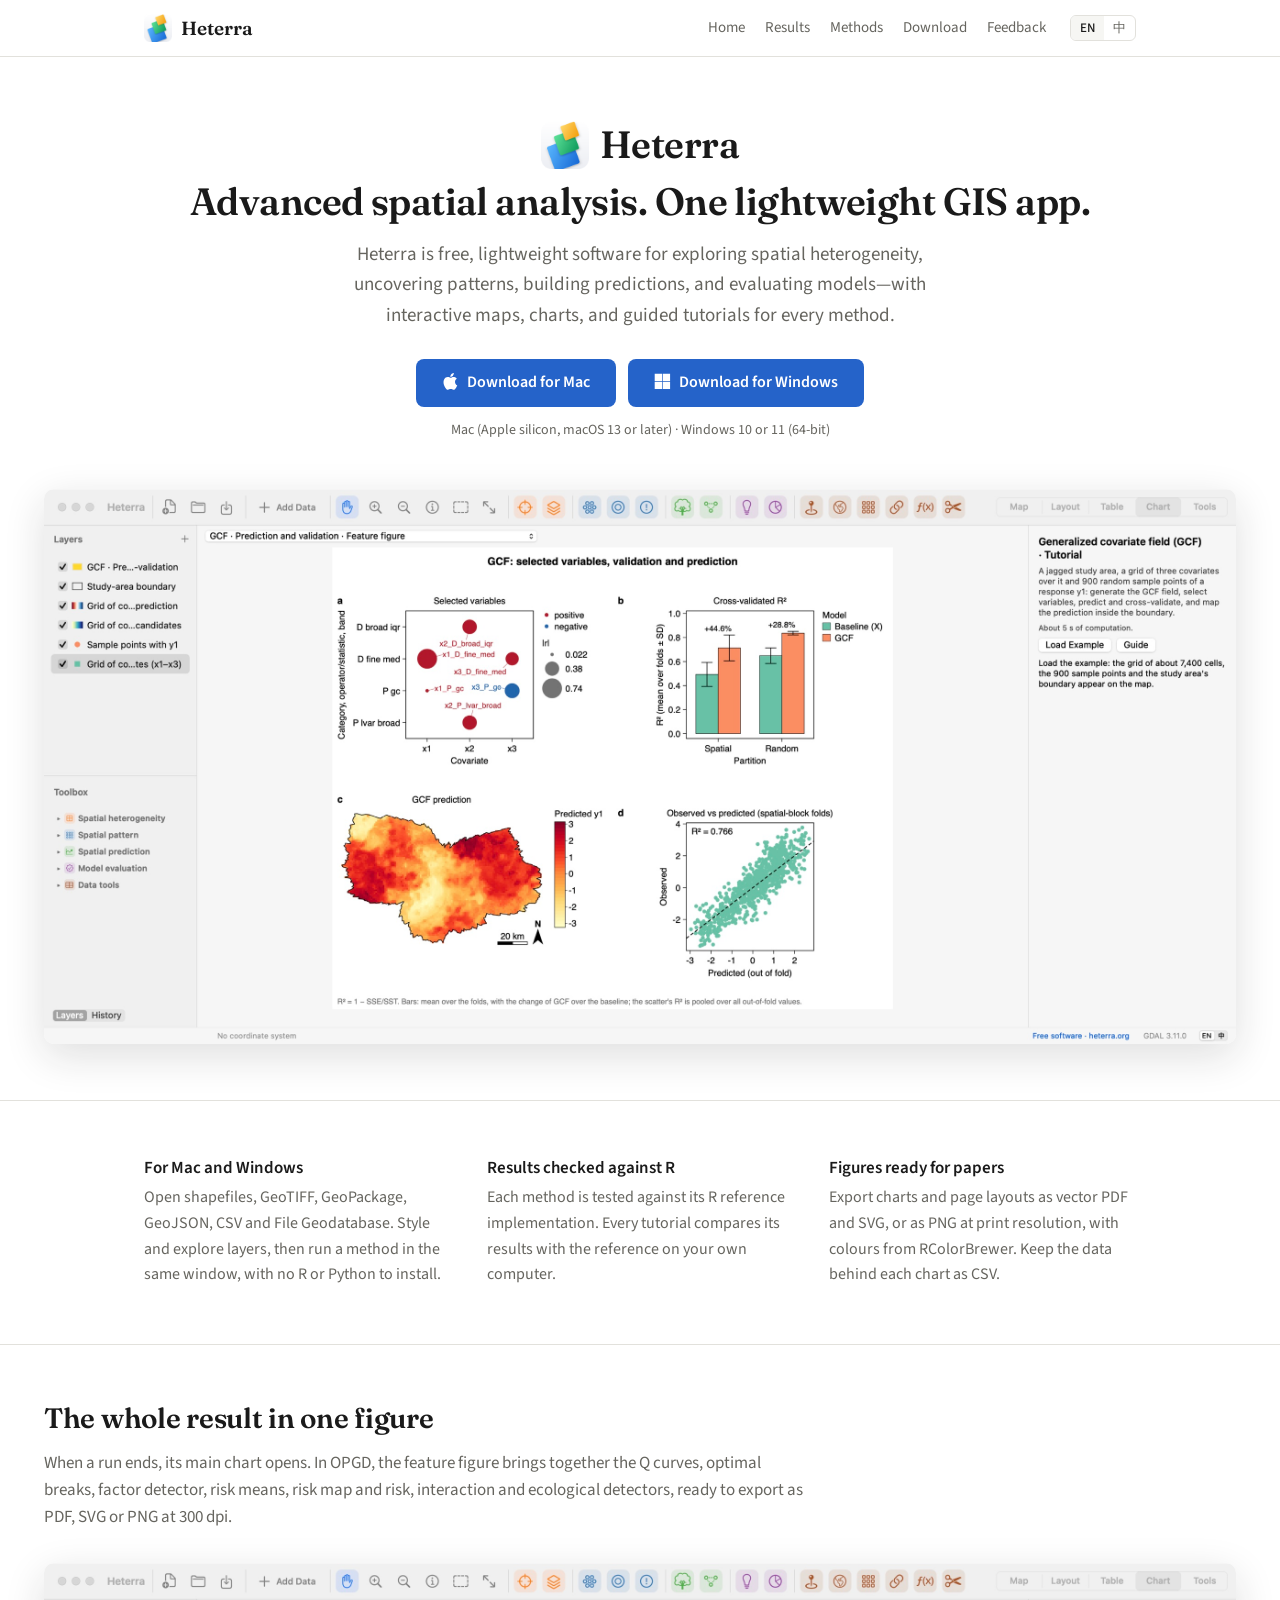
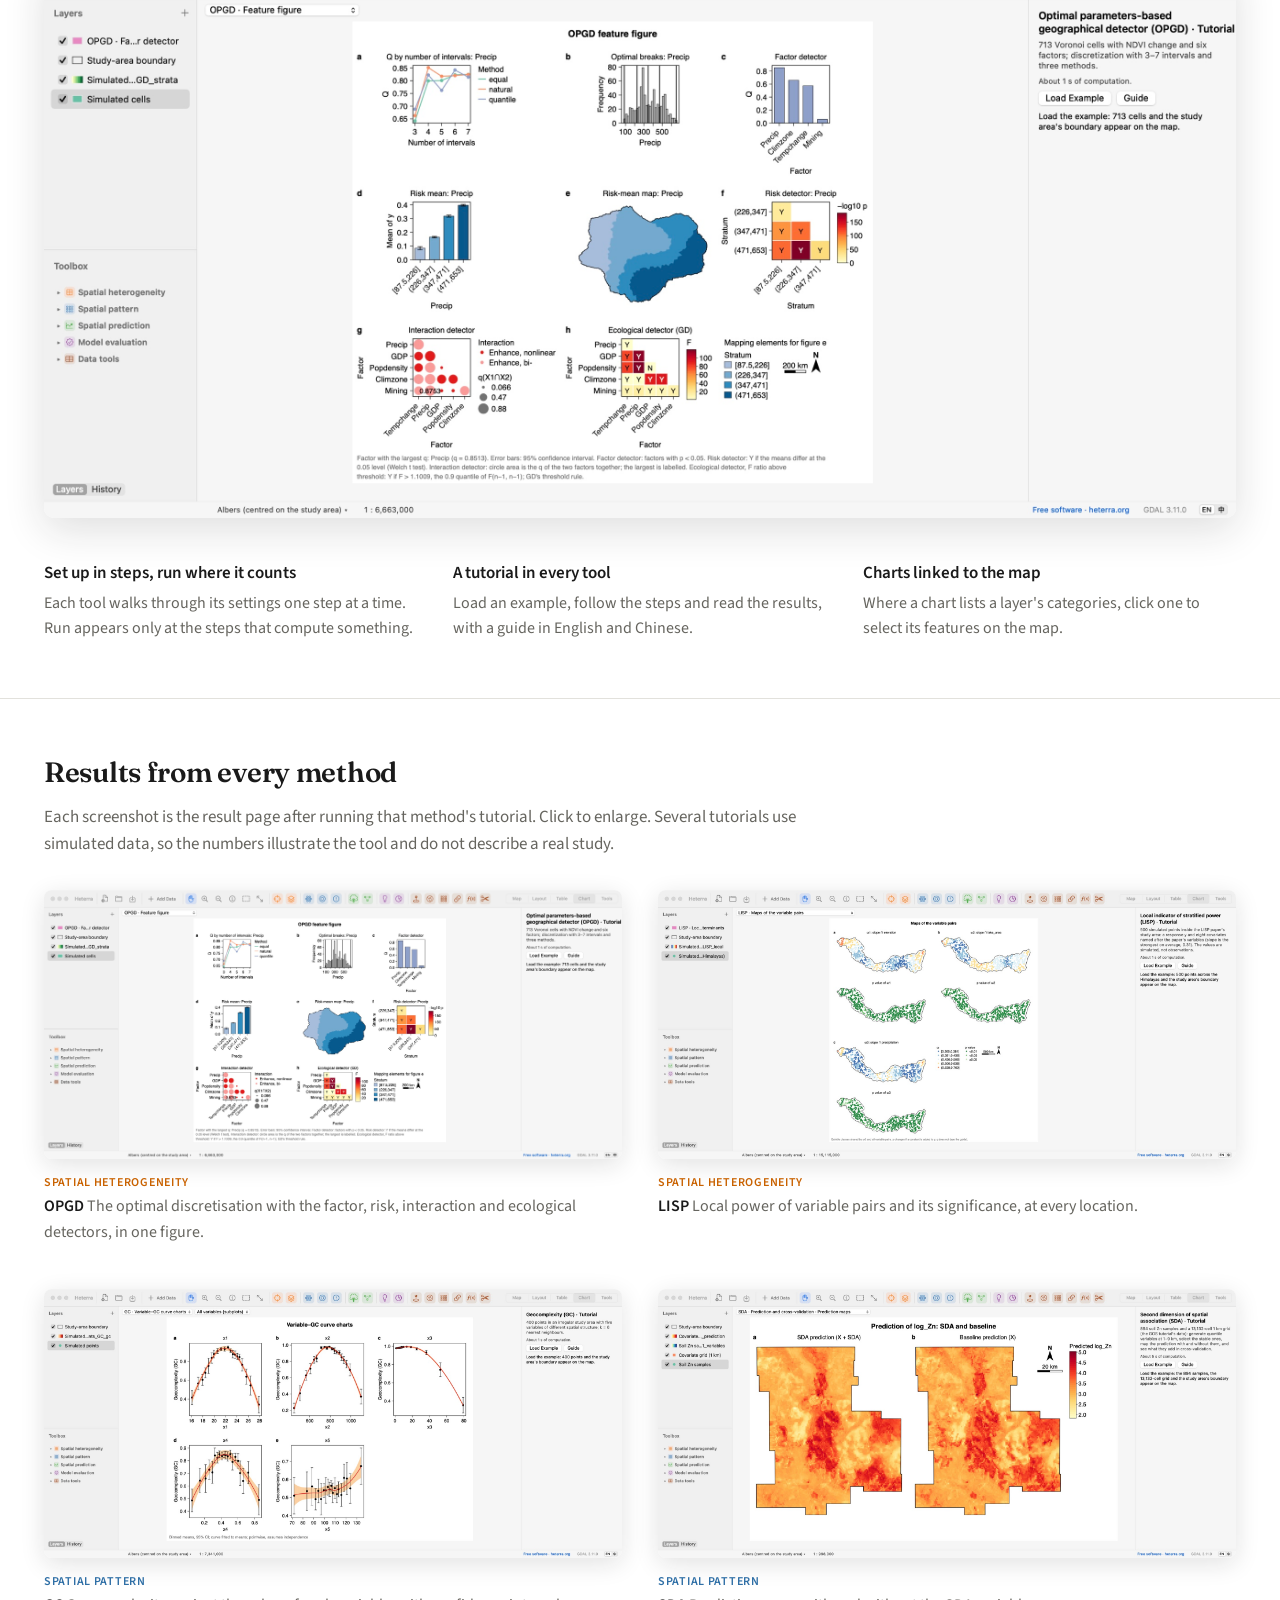
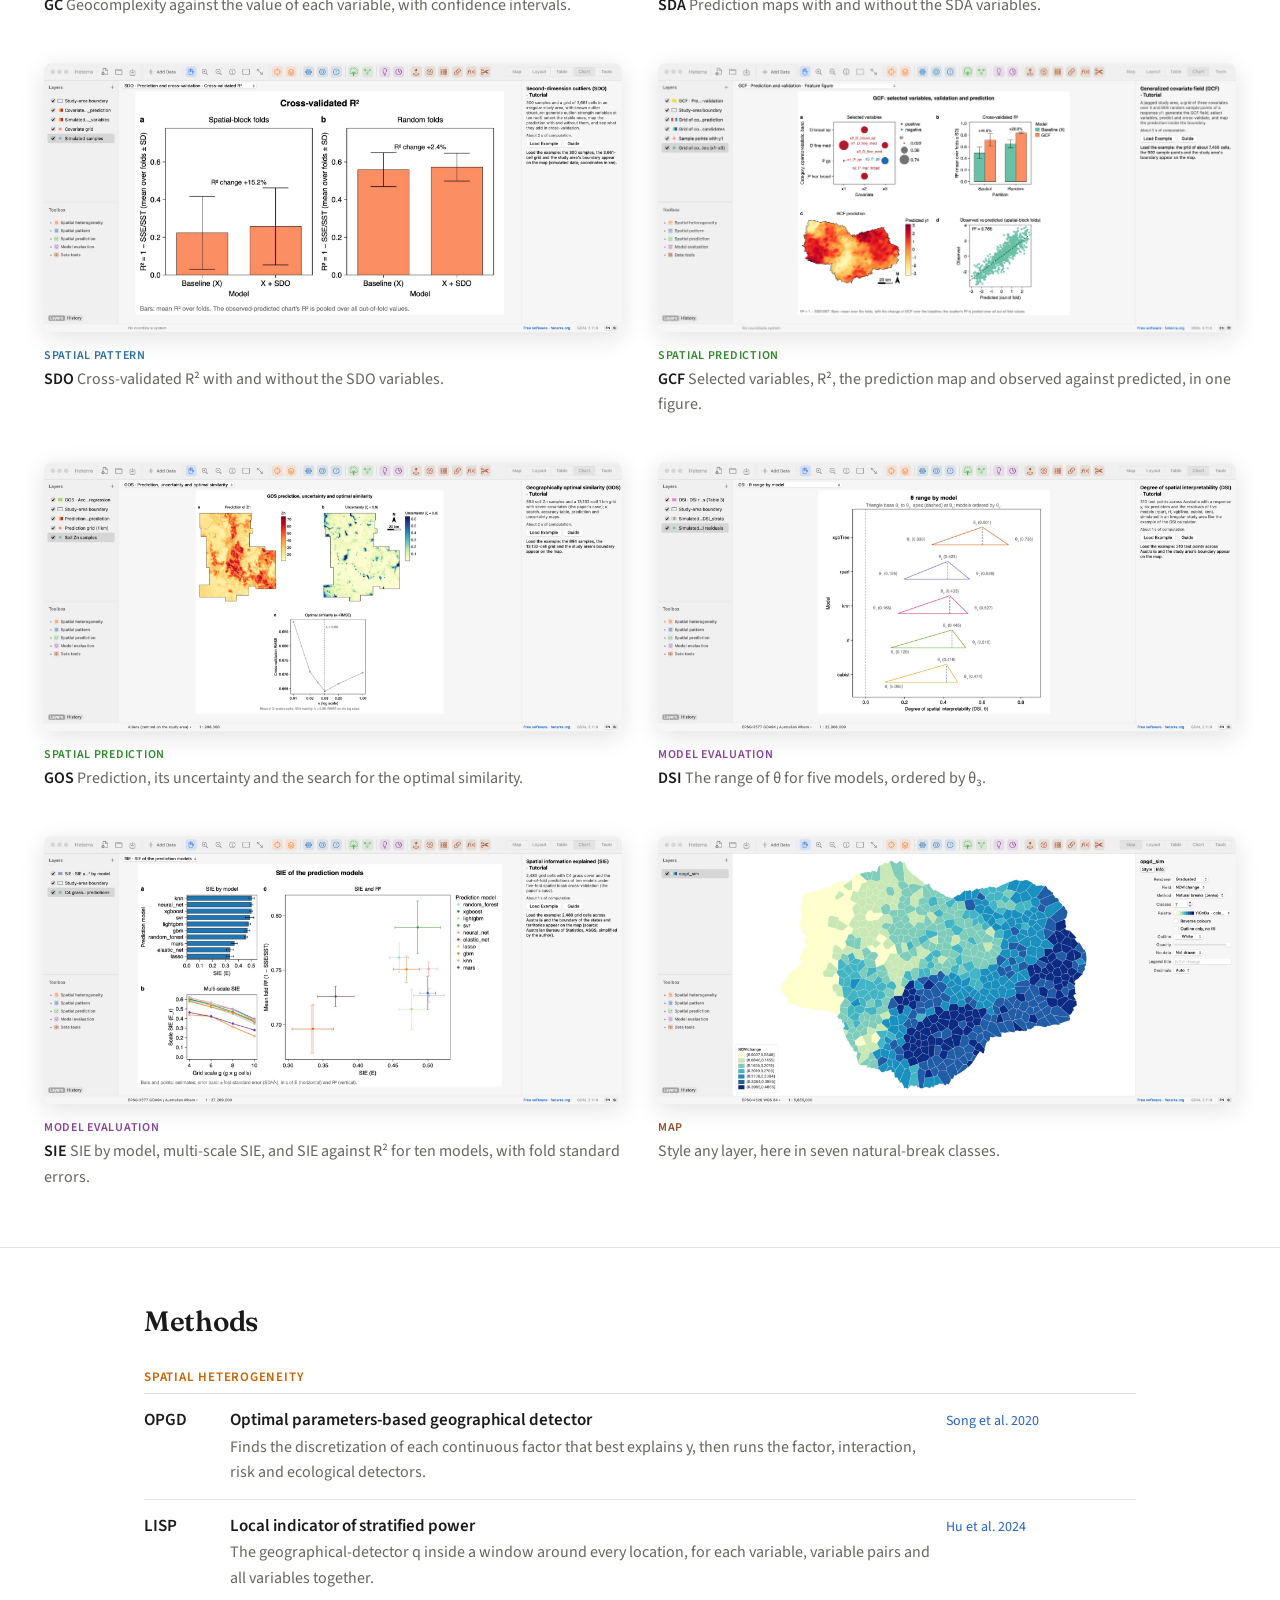
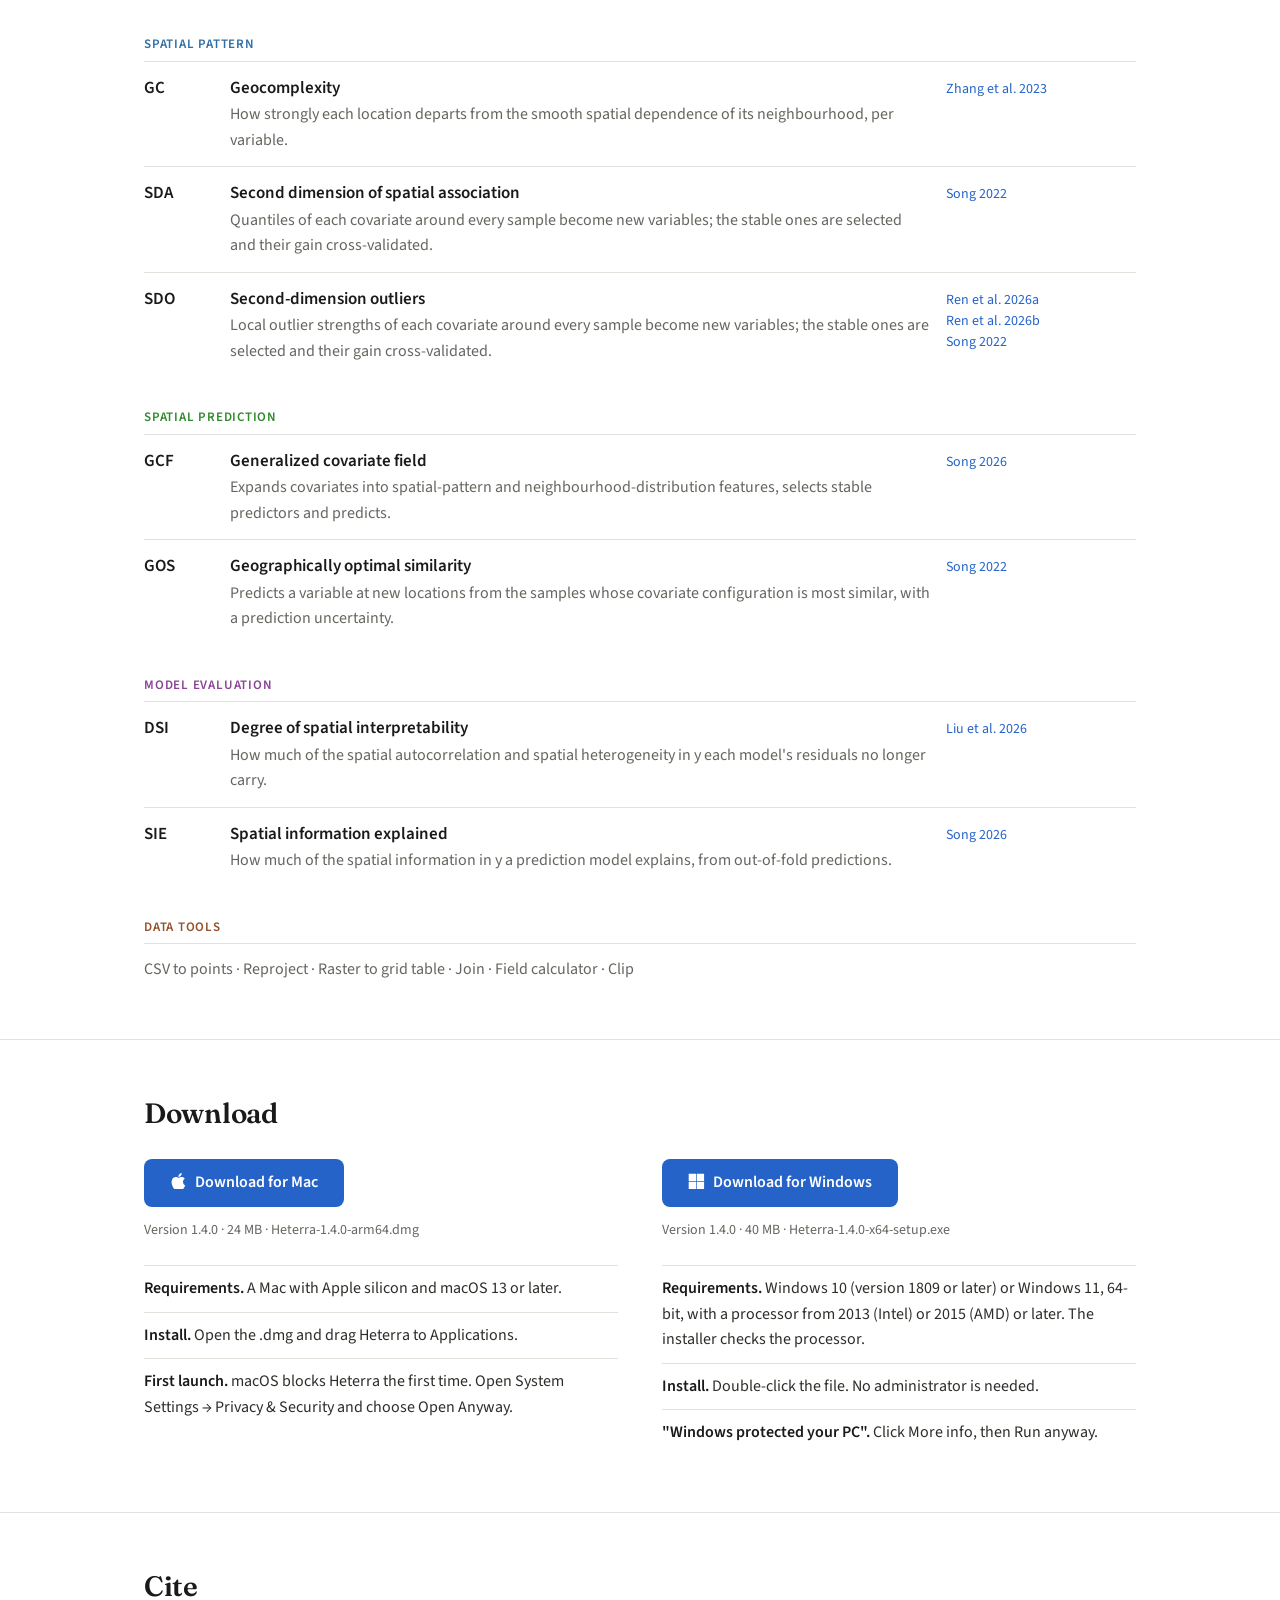
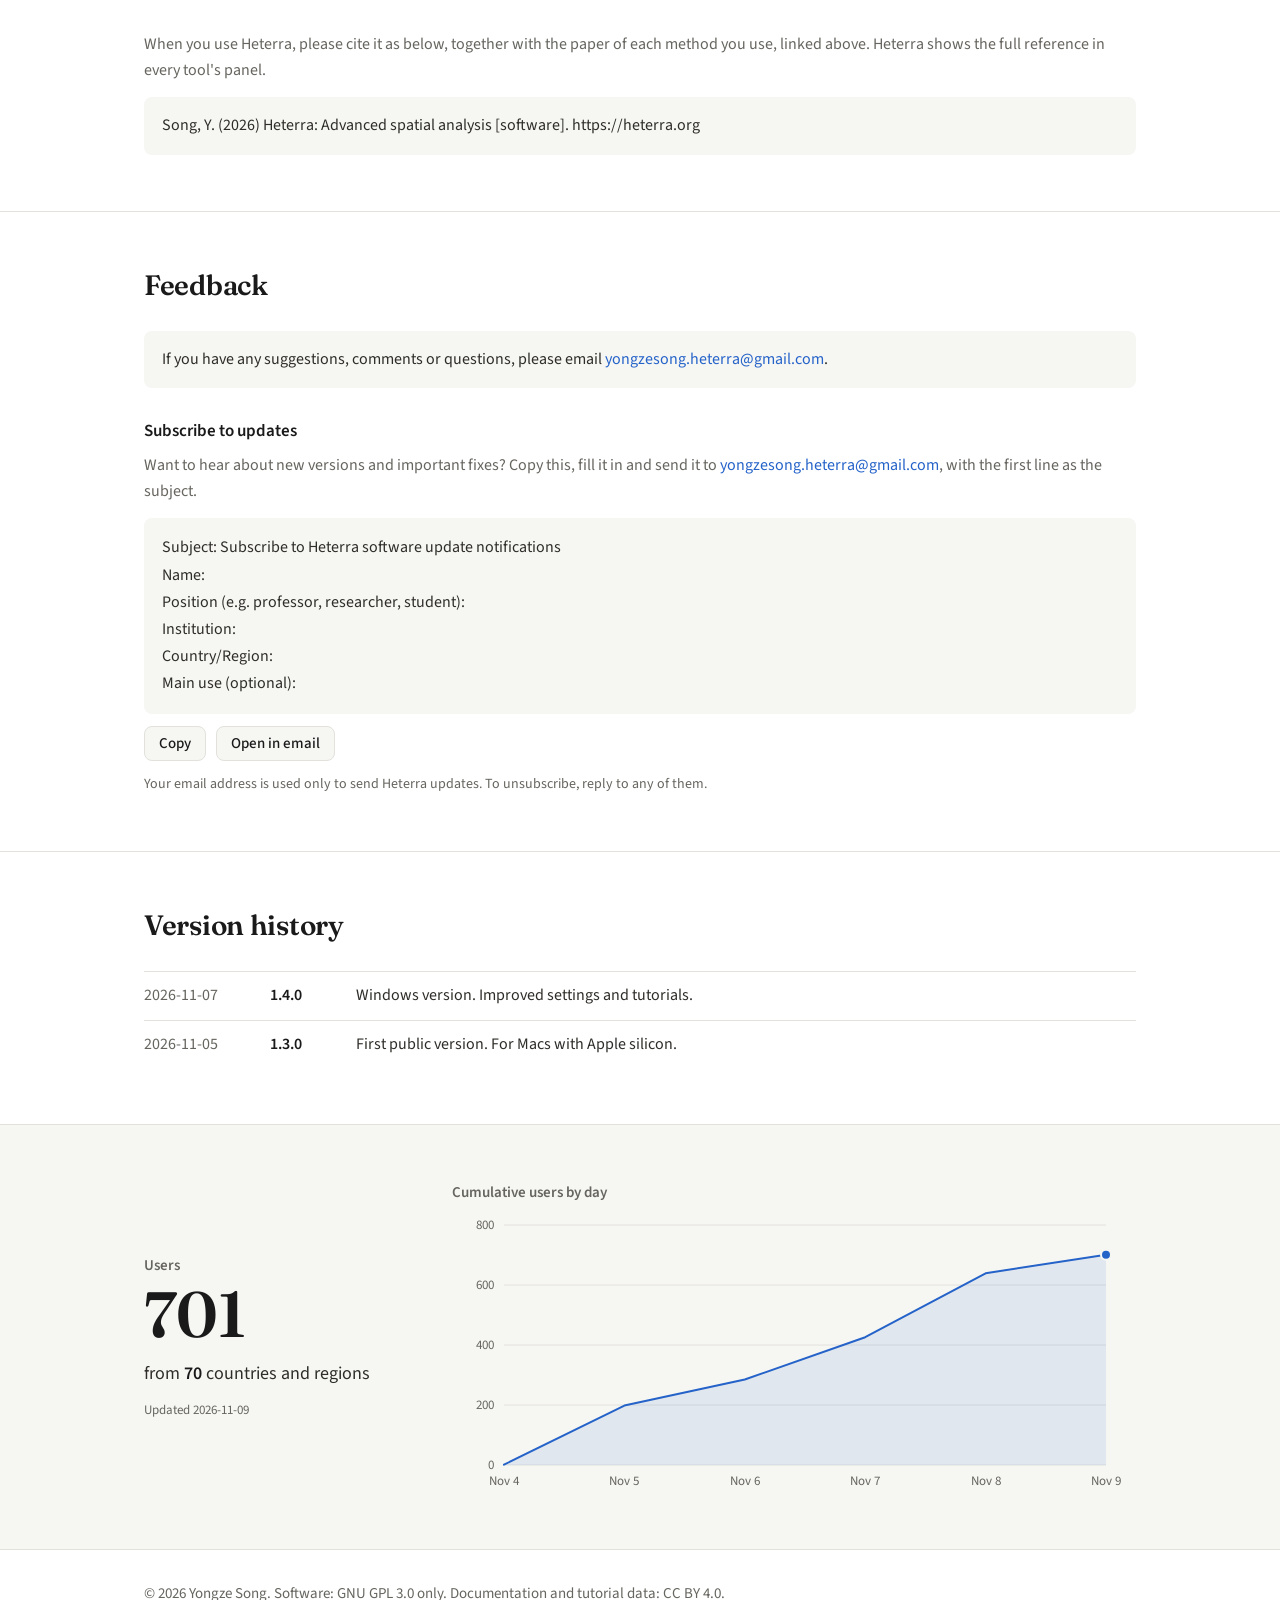
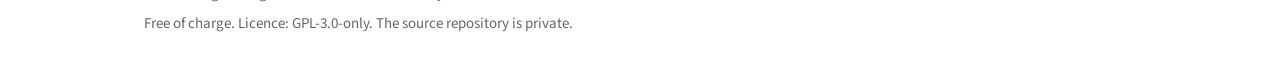
==== commit c4c28368: "update" ====
--- a/index-stats.html
+++ b/index-stats.html
@@ -22,7 +22,6 @@
 .reach-places { margin: 0; font-size: 18px; line-height: 1.4; color: var(--text); }
 .reach-places b { font-weight: 600; color: var(--heading); }
 .reach-updated { margin: 14px 0 0; font-size: 13px; color: var(--muted); }
-.reach-sample { display: inline-block; margin: 10px 0 0; padding: 2px 8px; border: 1px solid var(--line); border-radius: 4px; font-size: 13px; color: var(--muted); }
 .reach-chart { position: relative; margin-top: 8px; touch-action: pan-y; }
 .reach-chart svg { display: block; width: 100%; }
 .reach-chart text { font: 400 13px var(--sans); fill: var(--muted); font-variant-numeric: tabular-nums; }
@@ -436,7 +435,6 @@
       <p class="reach-places" lang="en">from <b class="reach-countries"></b> countries and regions</p>
       <p class="reach-places" lang="zh">来自 <b class="reach-countries"></b> 个国家和地区</p>
       <p class="reach-updated"><span lang="en">Updated </span><span lang="zh">更新于 </span><time id="reach-updated"></time></p>
-      <p class="reach-sample" id="reach-sample" hidden><span lang="en">Preview: the number and chart are sample data</span><span lang="zh">预览:数字和图是示例数据</span></p>
     </div>
     <div>
       <p class="reach-chart-title"><span lang="en">Cumulative users by day</span><span lang="zh">每日累计用户数</span></p>
@@ -448,8 +446,8 @@
 
 <footer>
   <div class="wrap">
-    <p lang="en">© 2026 Yongze Song. Software: GNU GPL 3.0 or later. Documentation and tutorial data: CC BY 4.0.</p>
-    <p lang="zh">© 2026 Yongze Song。软件:GNU GPL 第 3 版或更高。文档和教程数据:CC BY 4.0。</p>
+    <p lang="en">© 2026 Yongze Song. Software: GNU GPL 3.0 only. Documentation and tutorial data: CC BY 4.0.</p>
+    <p lang="zh">© 2026 Yongze Song。软件:仅限 GNU GPL 第 3 版。文档和教程数据:CC BY 4.0。</p>
     <p lang="en">Free of charge. Licence: GPL-3.0-only. The source repository is private.</p>
     <p lang="zh">免费软件。许可证:GPL-3.0-only。源代码仓库不公开。</p>
     <p class="privacy" lang="en" hidden>This site uses Google Analytics, with cookies, to count visits and download clicks and to estimate visitors' countries.</p>
@@ -536,7 +534,7 @@
 })();
 </script>
 <script>
-// Users section: reads stats.json { updated, countries, sample?, daily: [{ date: "YYYY-MM-DD", count }] }.
+// Users section: reads stats.json { updated, countries, daily: [{ date: "YYYY-MM-DD", count }] }.
 // The total is the sum of the daily counts, so the number and the chart cannot disagree.
 (function () {
   var box = document.getElementById("reach");
@@ -663,7 +661,6 @@
     var updated = document.getElementById("reach-updated");
     updated.textContent = data.updated;
     updated.setAttribute("datetime", data.updated);
-    document.getElementById("reach-sample").hidden = !data.sample;
     box.hidden = false;
     draw();
     if (window.ResizeObserver) new ResizeObserver(function () {
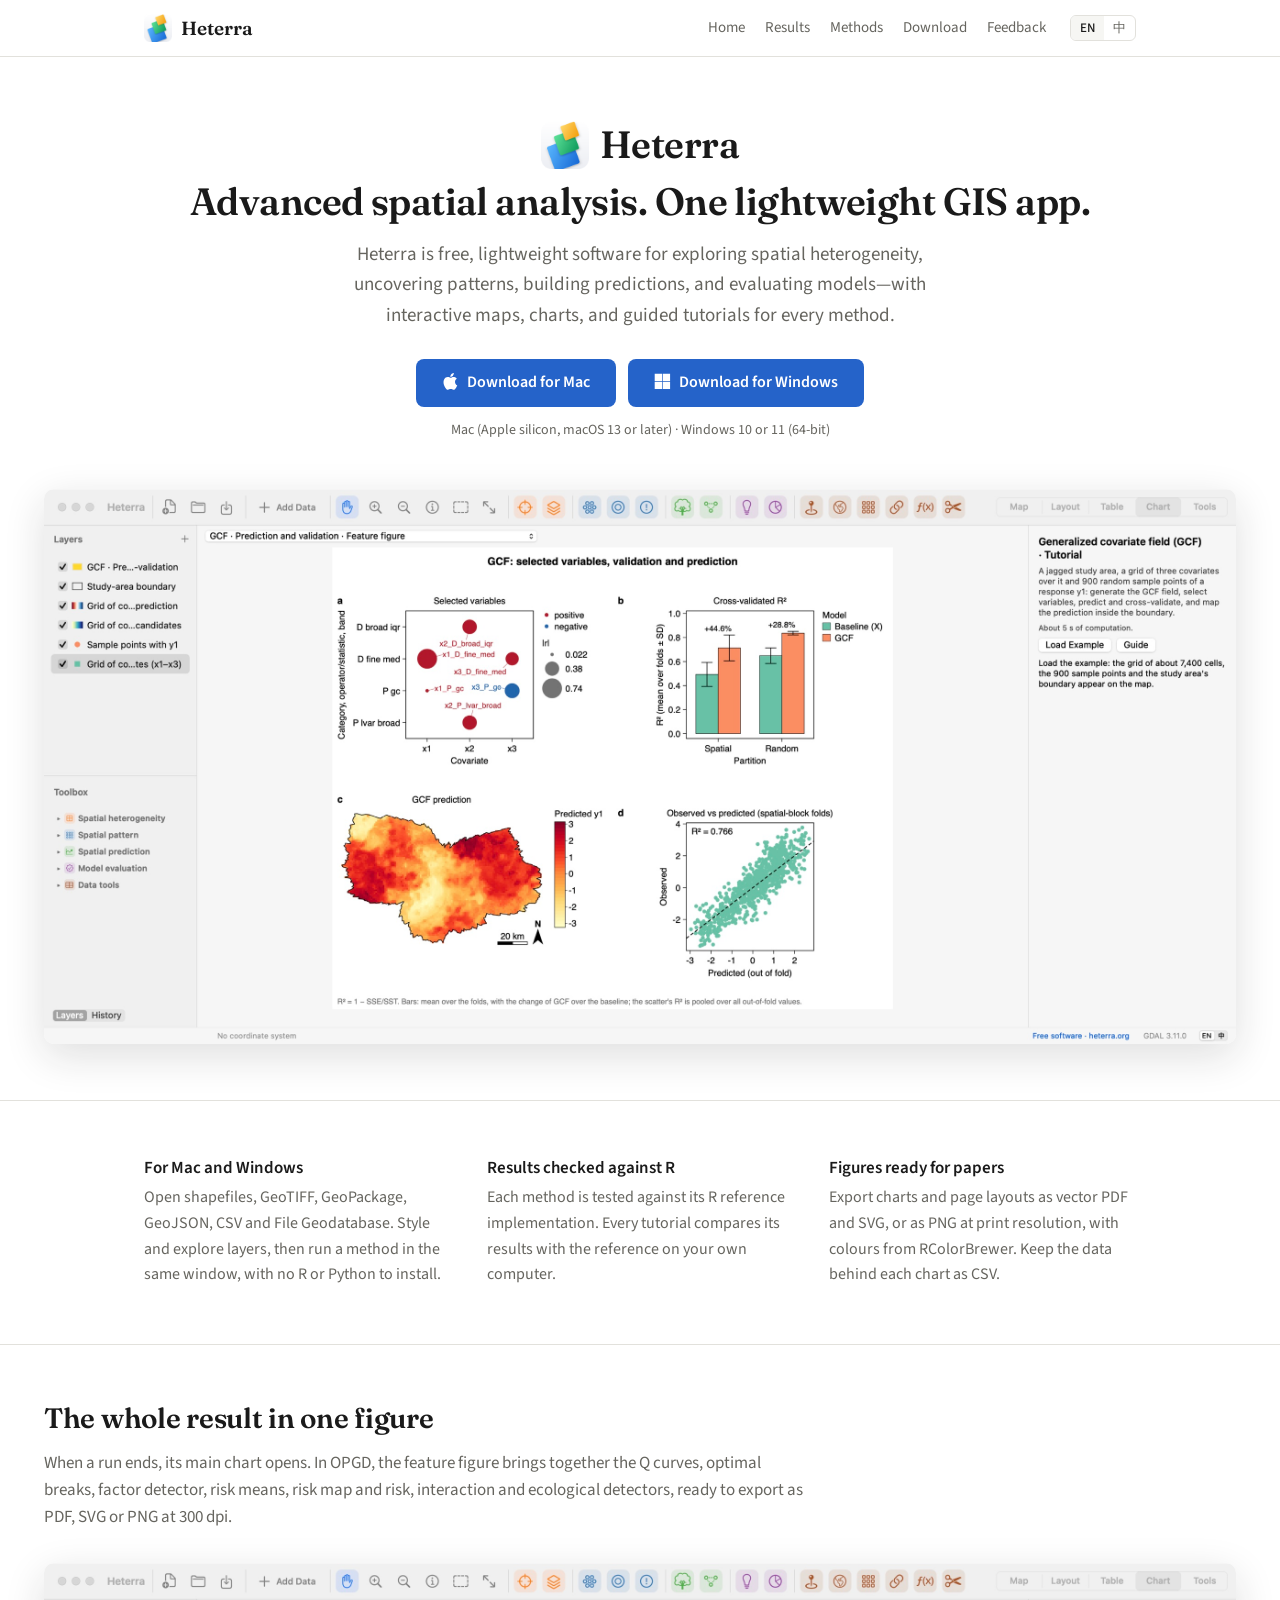
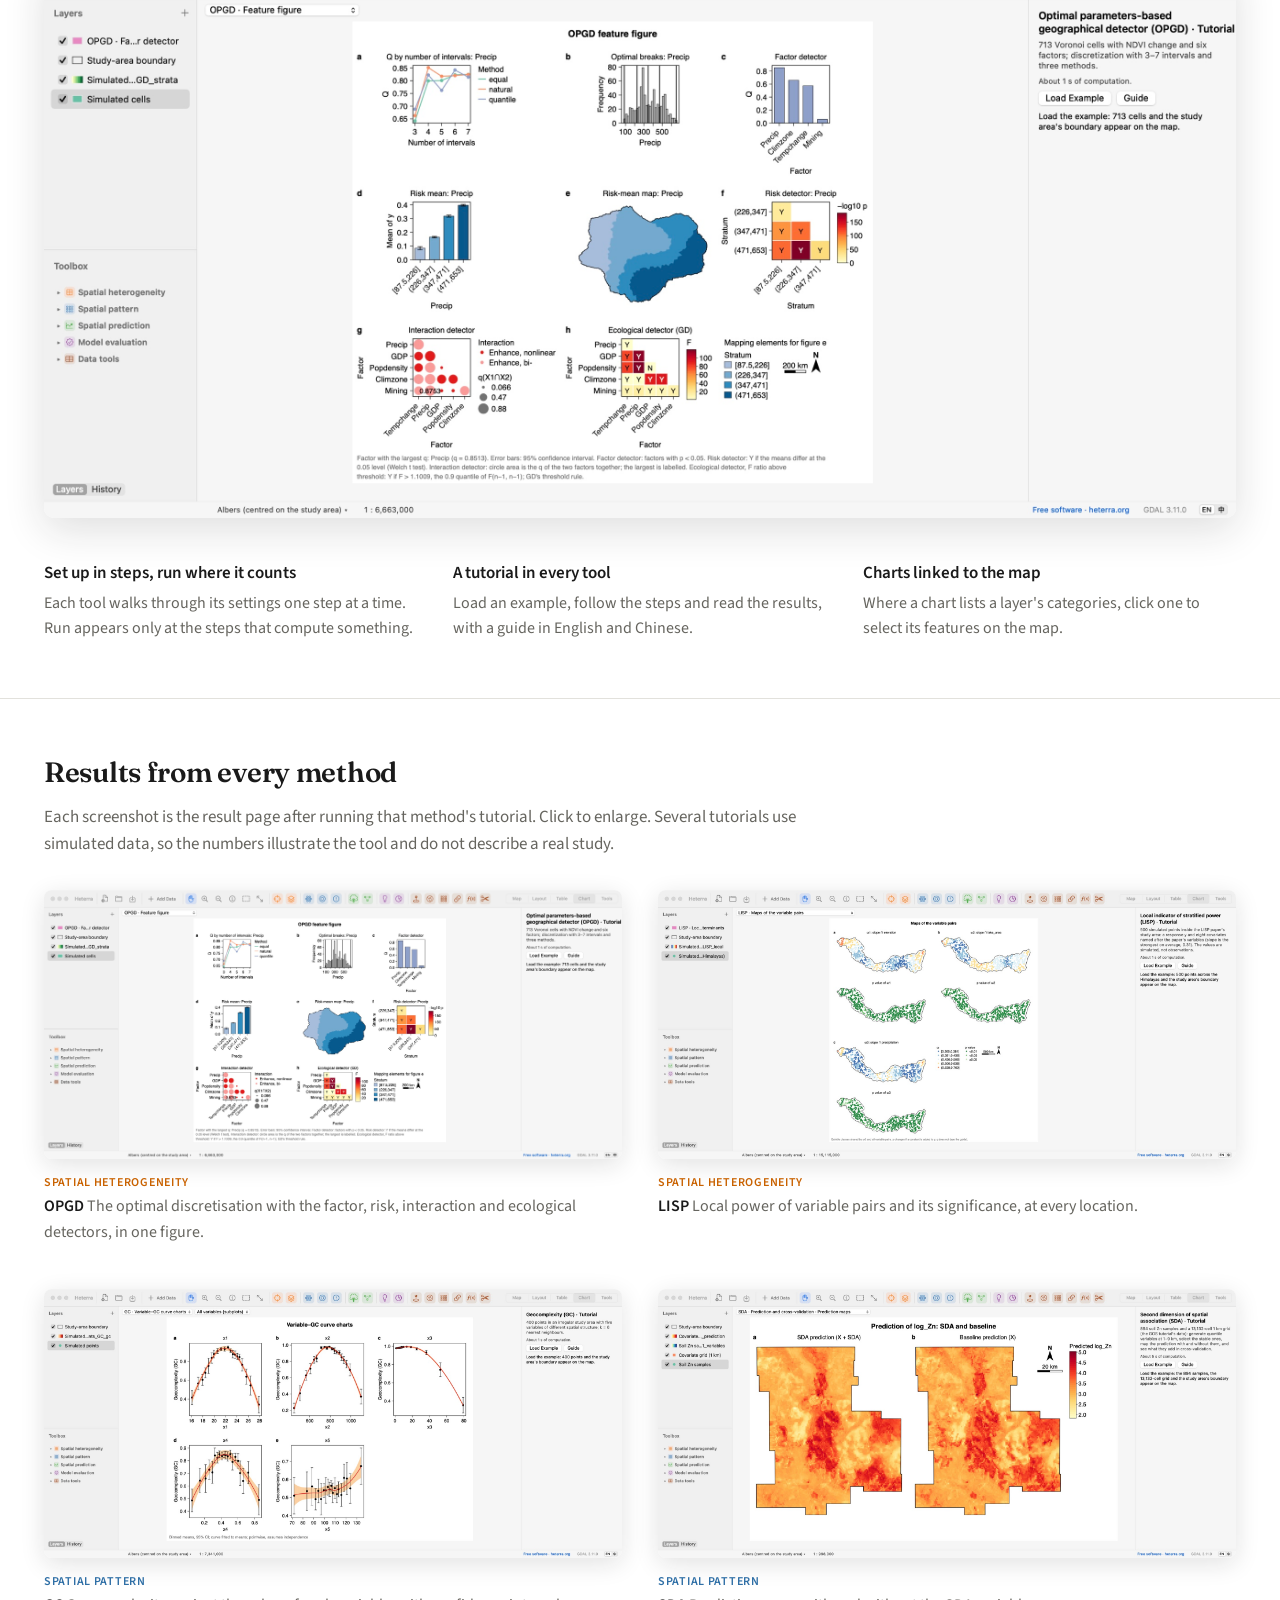
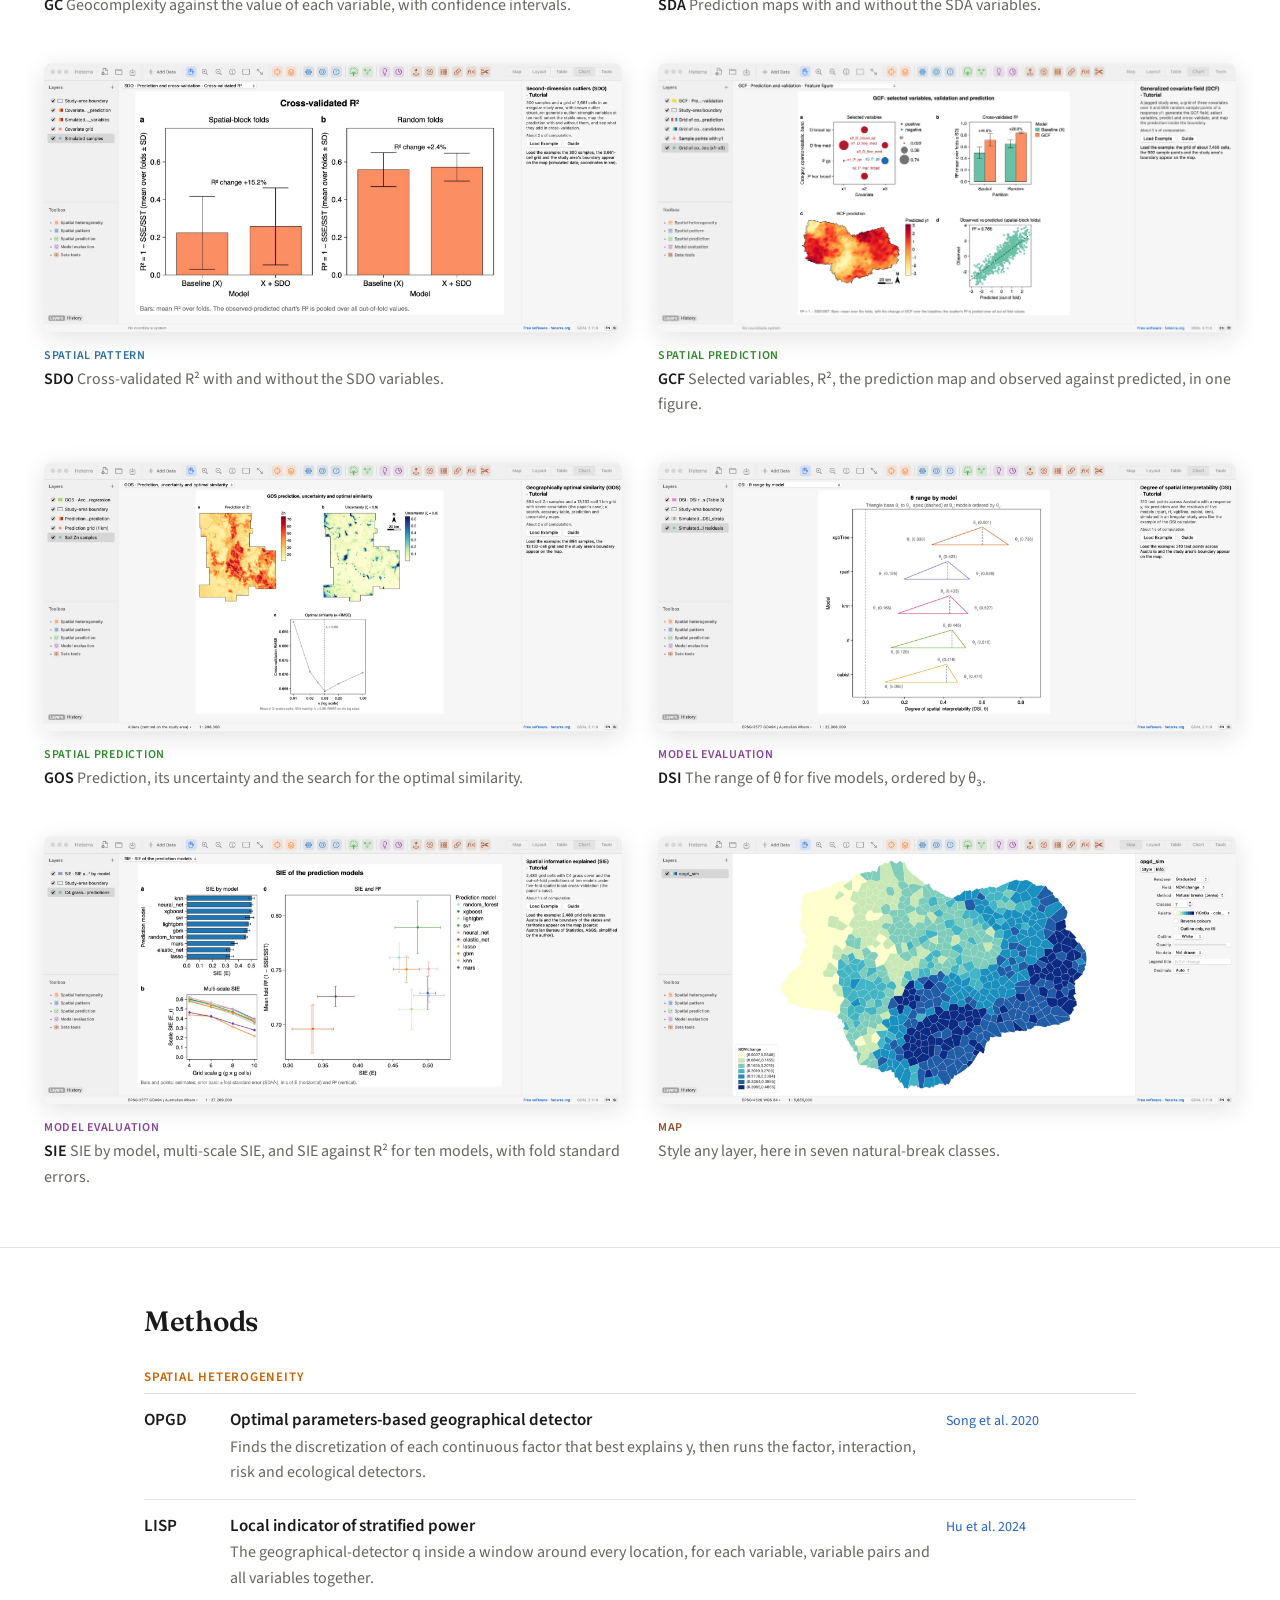
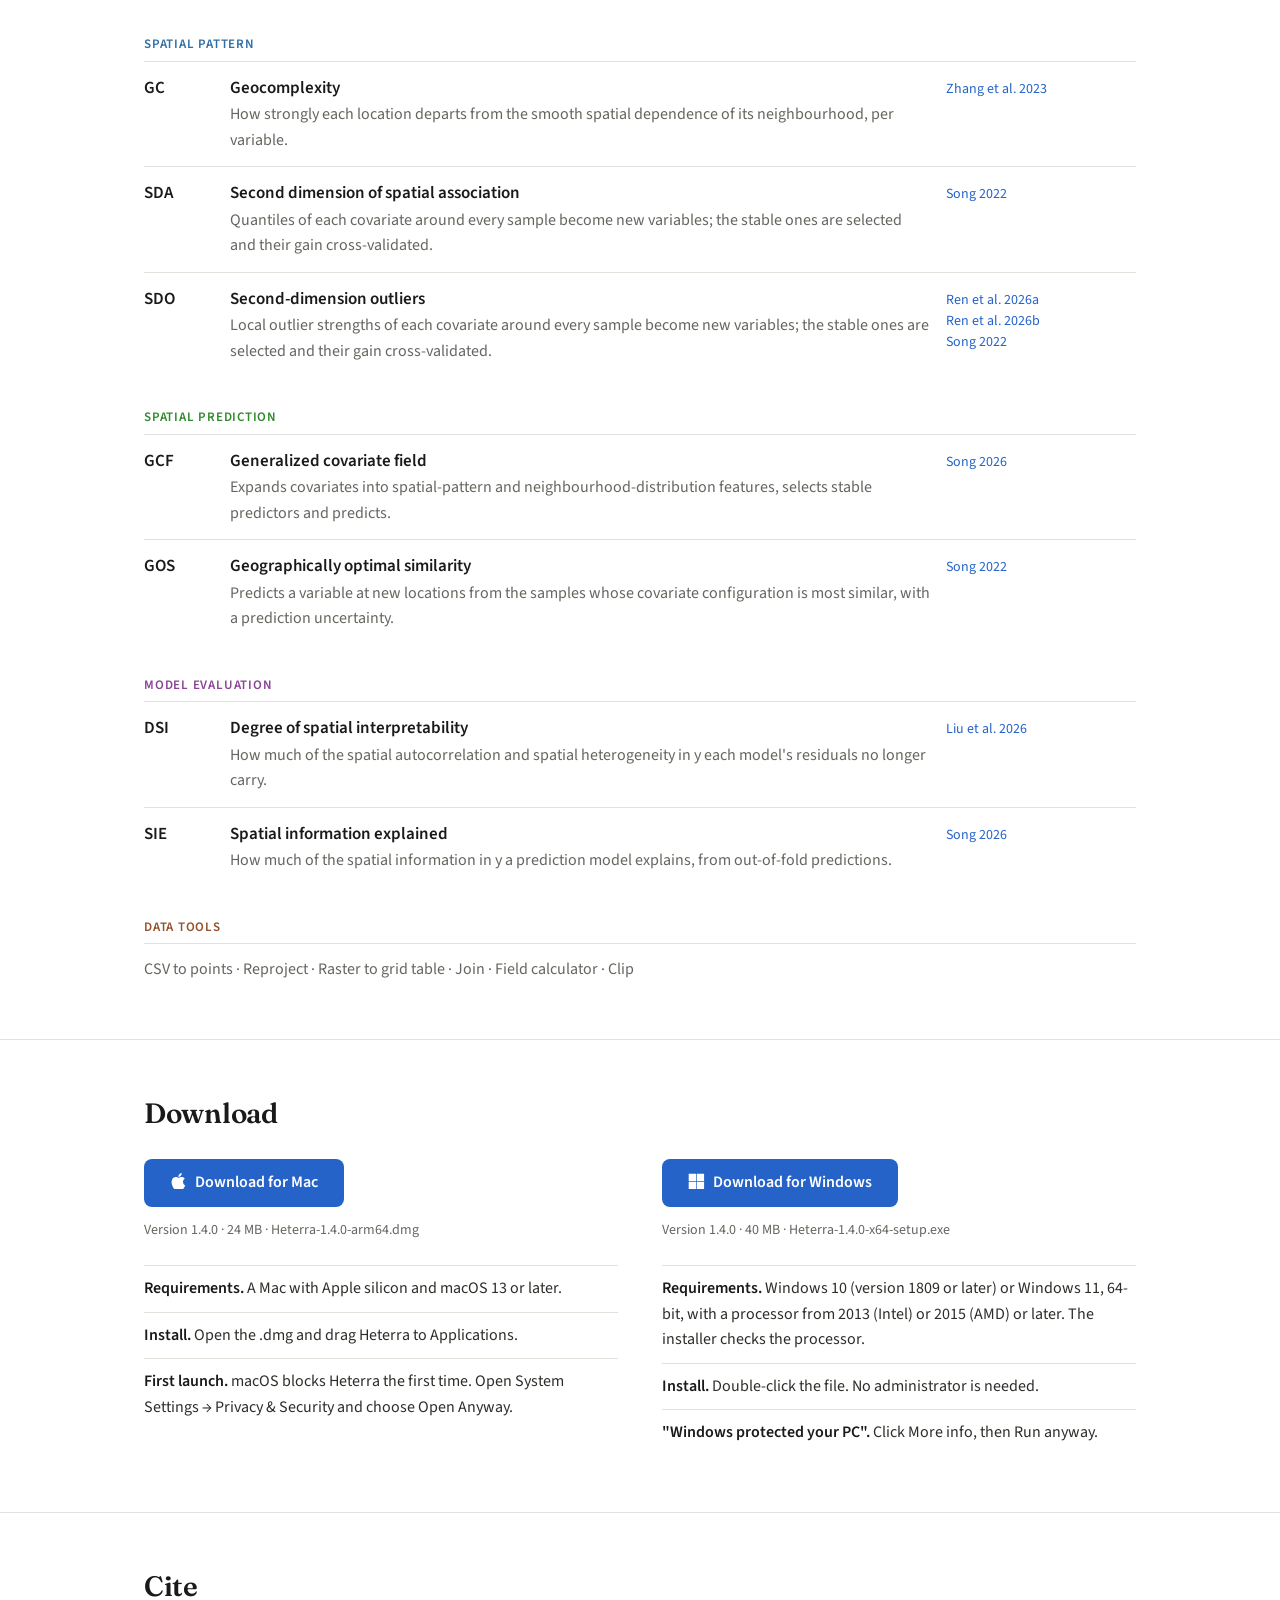
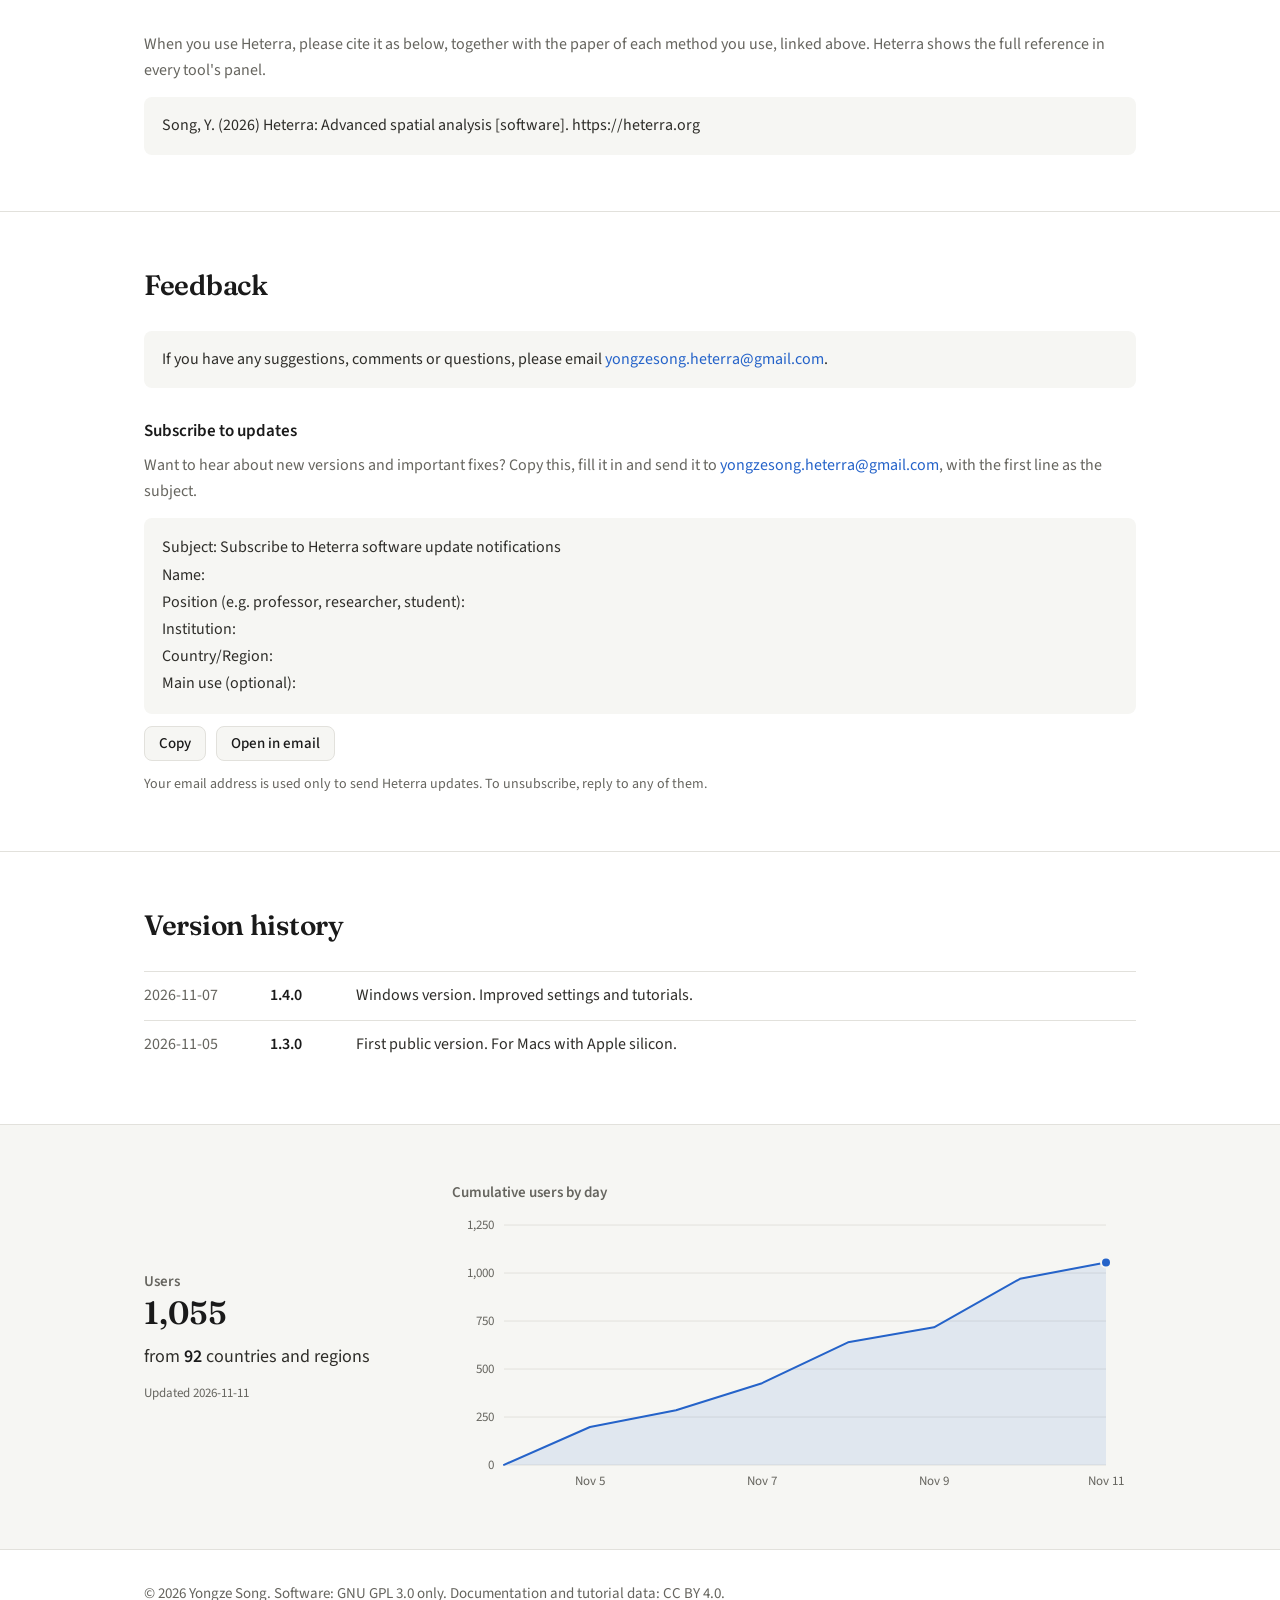
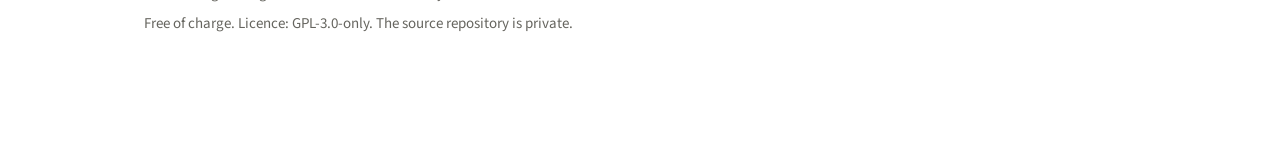
==== commit 2eade87d: "Users: count sessions per day; total shown at half size Co-Authored-By: Claude Opus 5.5 <noreply@ant" ====
--- a/index-stats.html
+++ b/index-stats.html
@@ -18,7 +18,7 @@
 .reach { padding: 56px 0; background: var(--bg-soft); }
 .reach .wrap { display: grid; grid-template-columns: 260px minmax(0, 1fr); gap: 48px; align-items: center; }
 .reach-label, .reach-chart-title { margin: 0; font-size: 15px; font-weight: 600; color: var(--muted); }
-.reach-total { margin: 2px 0 14px; font: 600 64px/1.05 var(--serif); color: var(--heading); font-variant-numeric: tabular-nums; }
+.reach-total { margin: 2px 0 14px; font: 600 32px/1.05 var(--serif); color: var(--heading); font-variant-numeric: tabular-nums; }
 .reach-places { margin: 0; font-size: 18px; line-height: 1.4; color: var(--text); }
 .reach-places b { font-weight: 600; color: var(--heading); }
 .reach-updated { margin: 14px 0 0; font-size: 13px; color: var(--muted); }
@@ -37,7 +37,7 @@
 @media (max-width: 820px) {
   .reach { padding: 40px 0; }
   .reach .wrap { grid-template-columns: minmax(0, 1fr); gap: 28px; }
-  .reach-total { font-size: 52px; }
+  .reach-total { font-size: 26px; }
 }
 </style>
 </head>
@@ -450,8 +450,6 @@
     <p lang="zh">© 2026 Yongze Song。软件:仅限 GNU GPL 第 3 版。文档和教程数据:CC BY 4.0。</p>
     <p lang="en">Free of charge. Licence: GPL-3.0-only. The source repository is private.</p>
     <p lang="zh">免费软件。许可证:GPL-3.0-only。源代码仓库不公开。</p>
-    <p class="privacy" lang="en" hidden>This site uses Google Analytics, with cookies, to count visits and download clicks and to estimate visitors' countries.</p>
-    <p class="privacy" lang="zh" hidden>本网站使用 Google Analytics(含 Cookie)统计访问量和下载点击次数,并估算访问者所在的国家或地区。</p>
   </div>
 </footer>
 
@@ -522,7 +520,6 @@
     tag.async = true;
     tag.src = "https://www.googletagmanager.com/gtag/js?id=" + gaId;
     document.head.appendChild(tag);
-    document.querySelectorAll(".privacy").forEach(function (p) { p.hidden = false; });
     document.addEventListener("click", function (e) {
       var a = e.target.closest("a[data-download]");
       if (a) gtag("event", "HeterraDownload", {
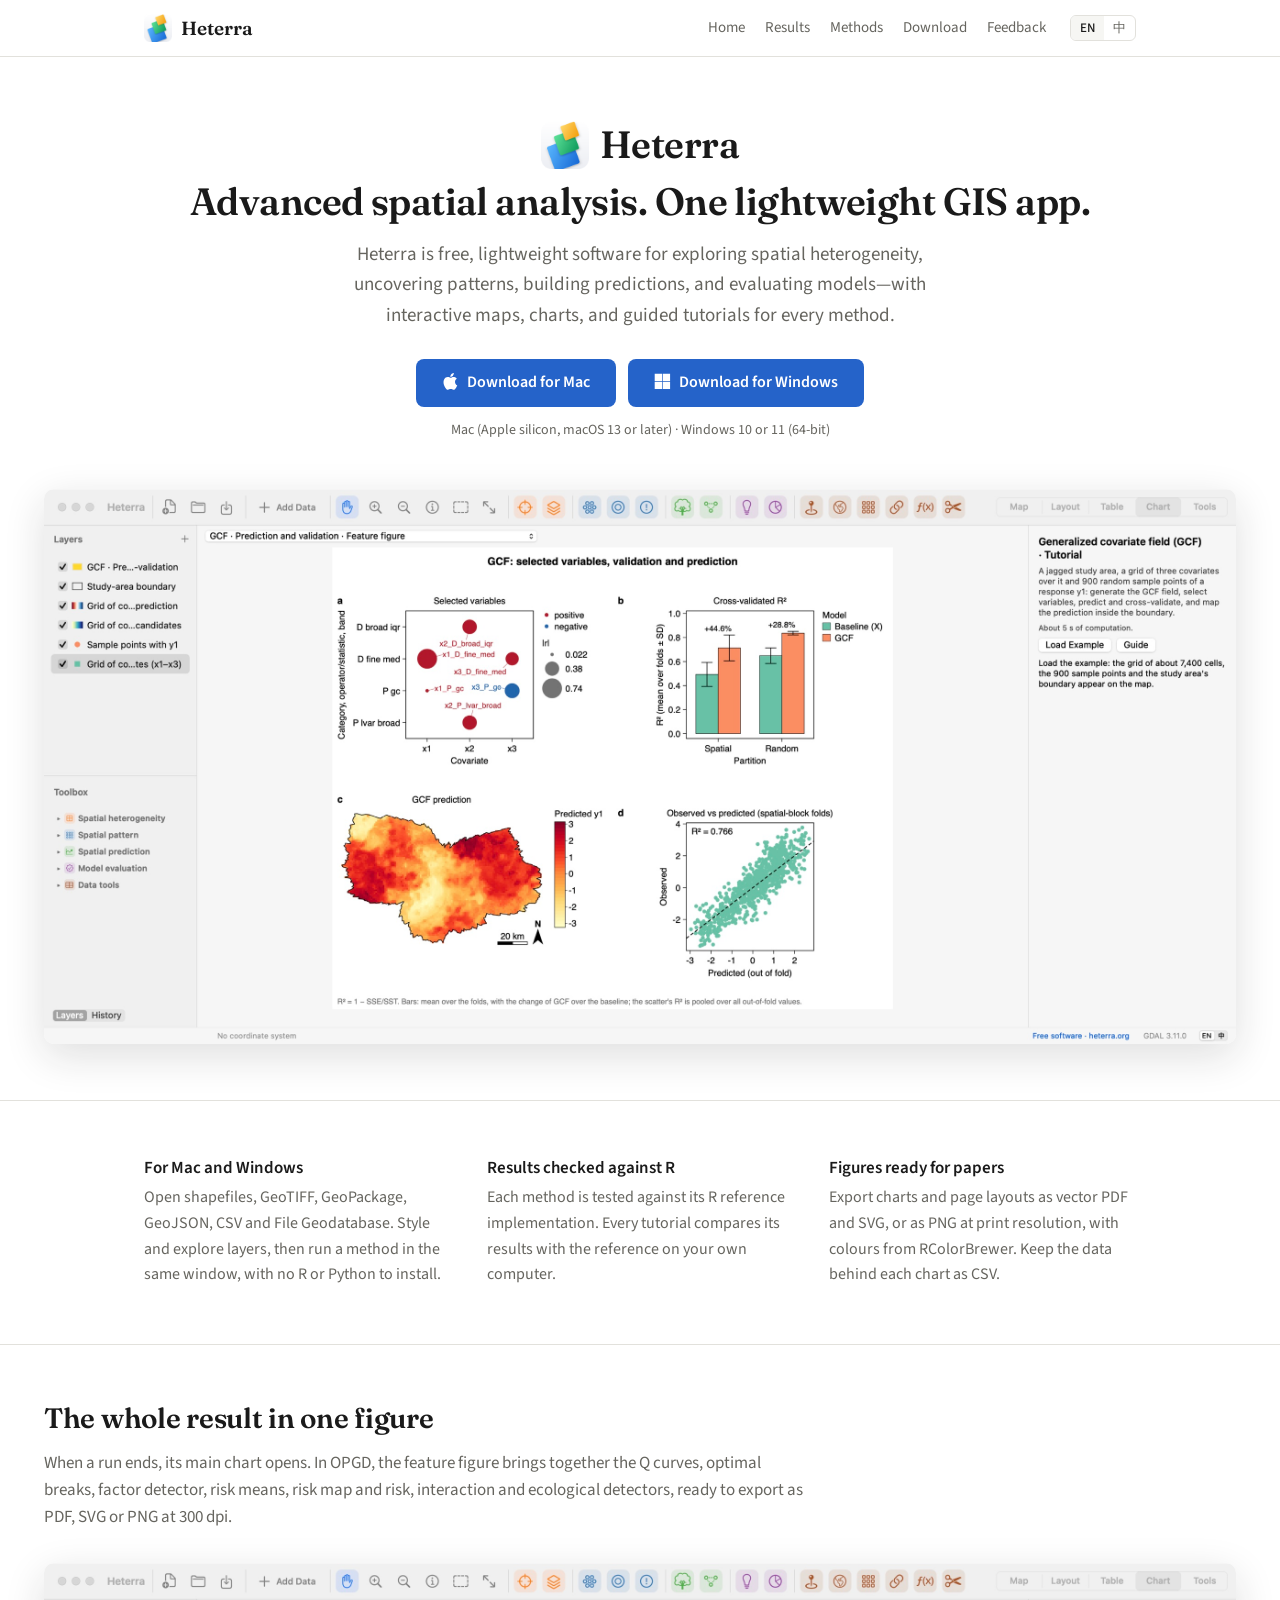
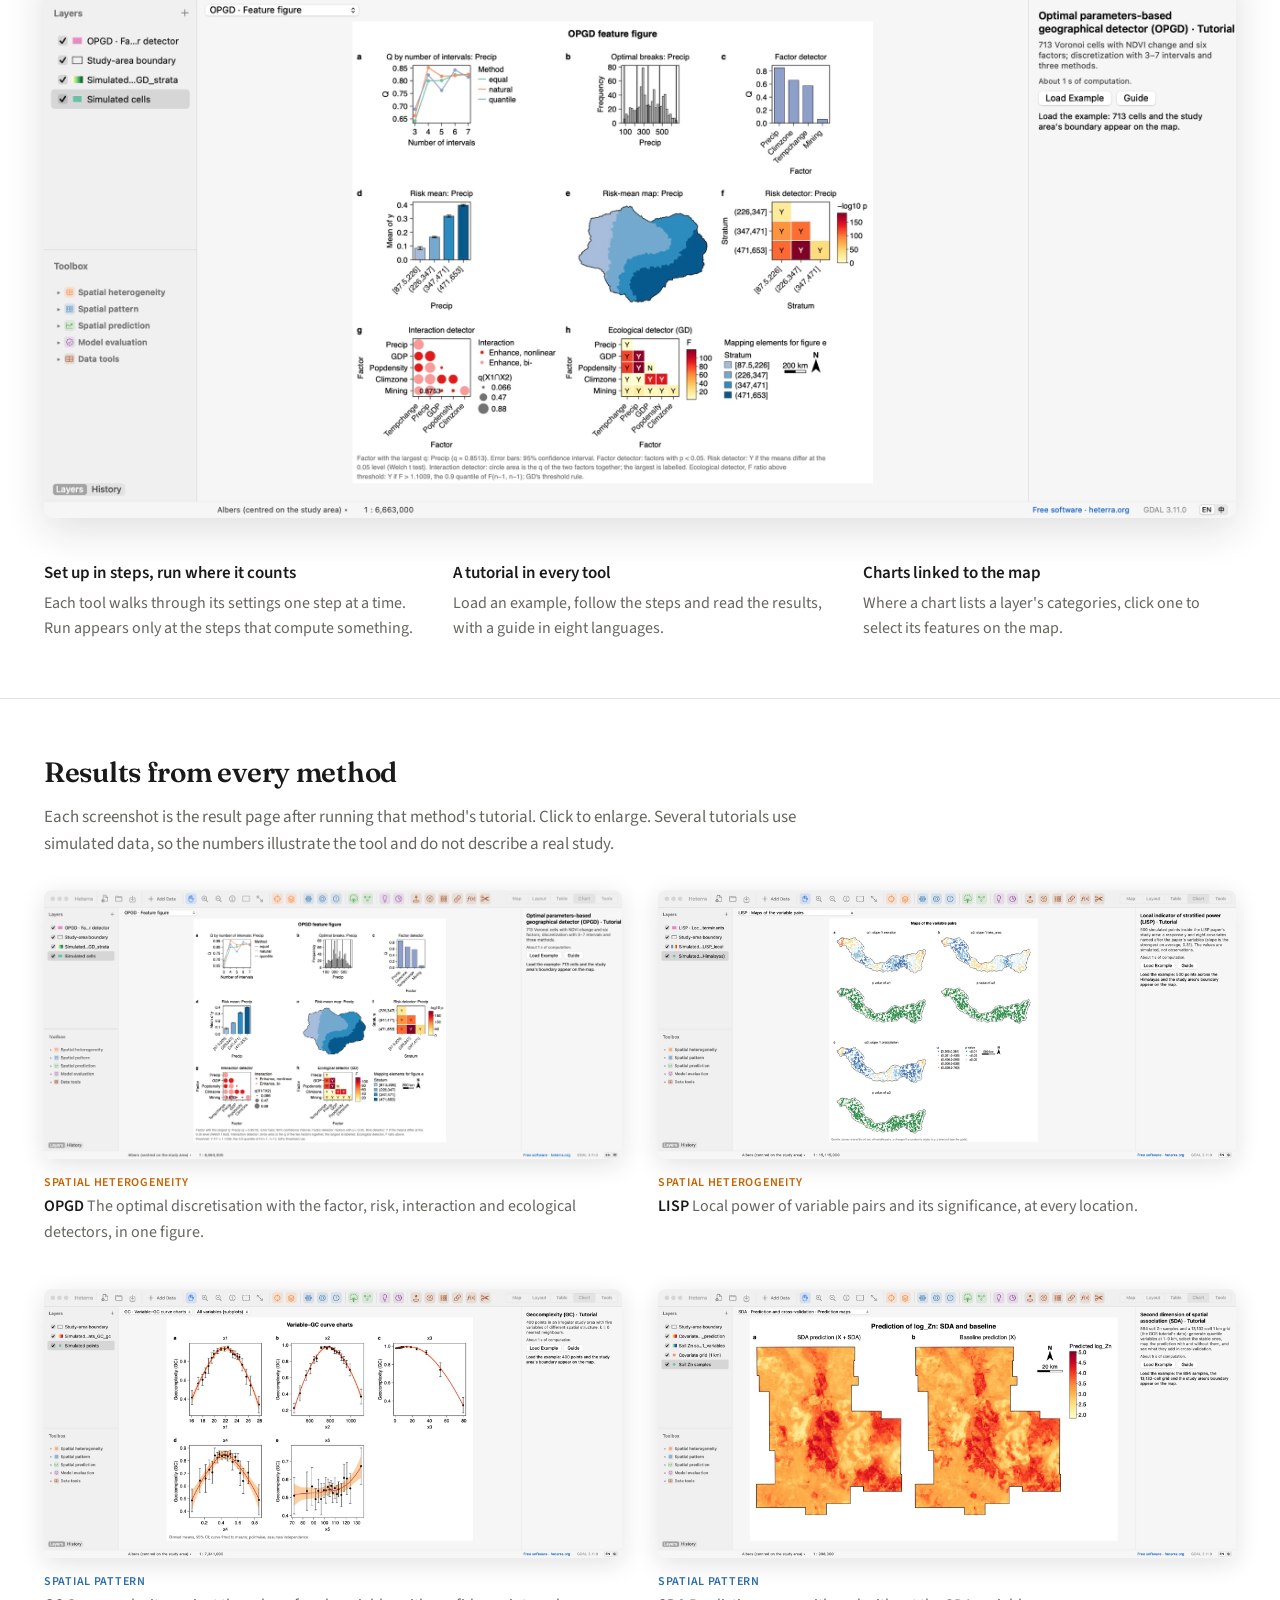
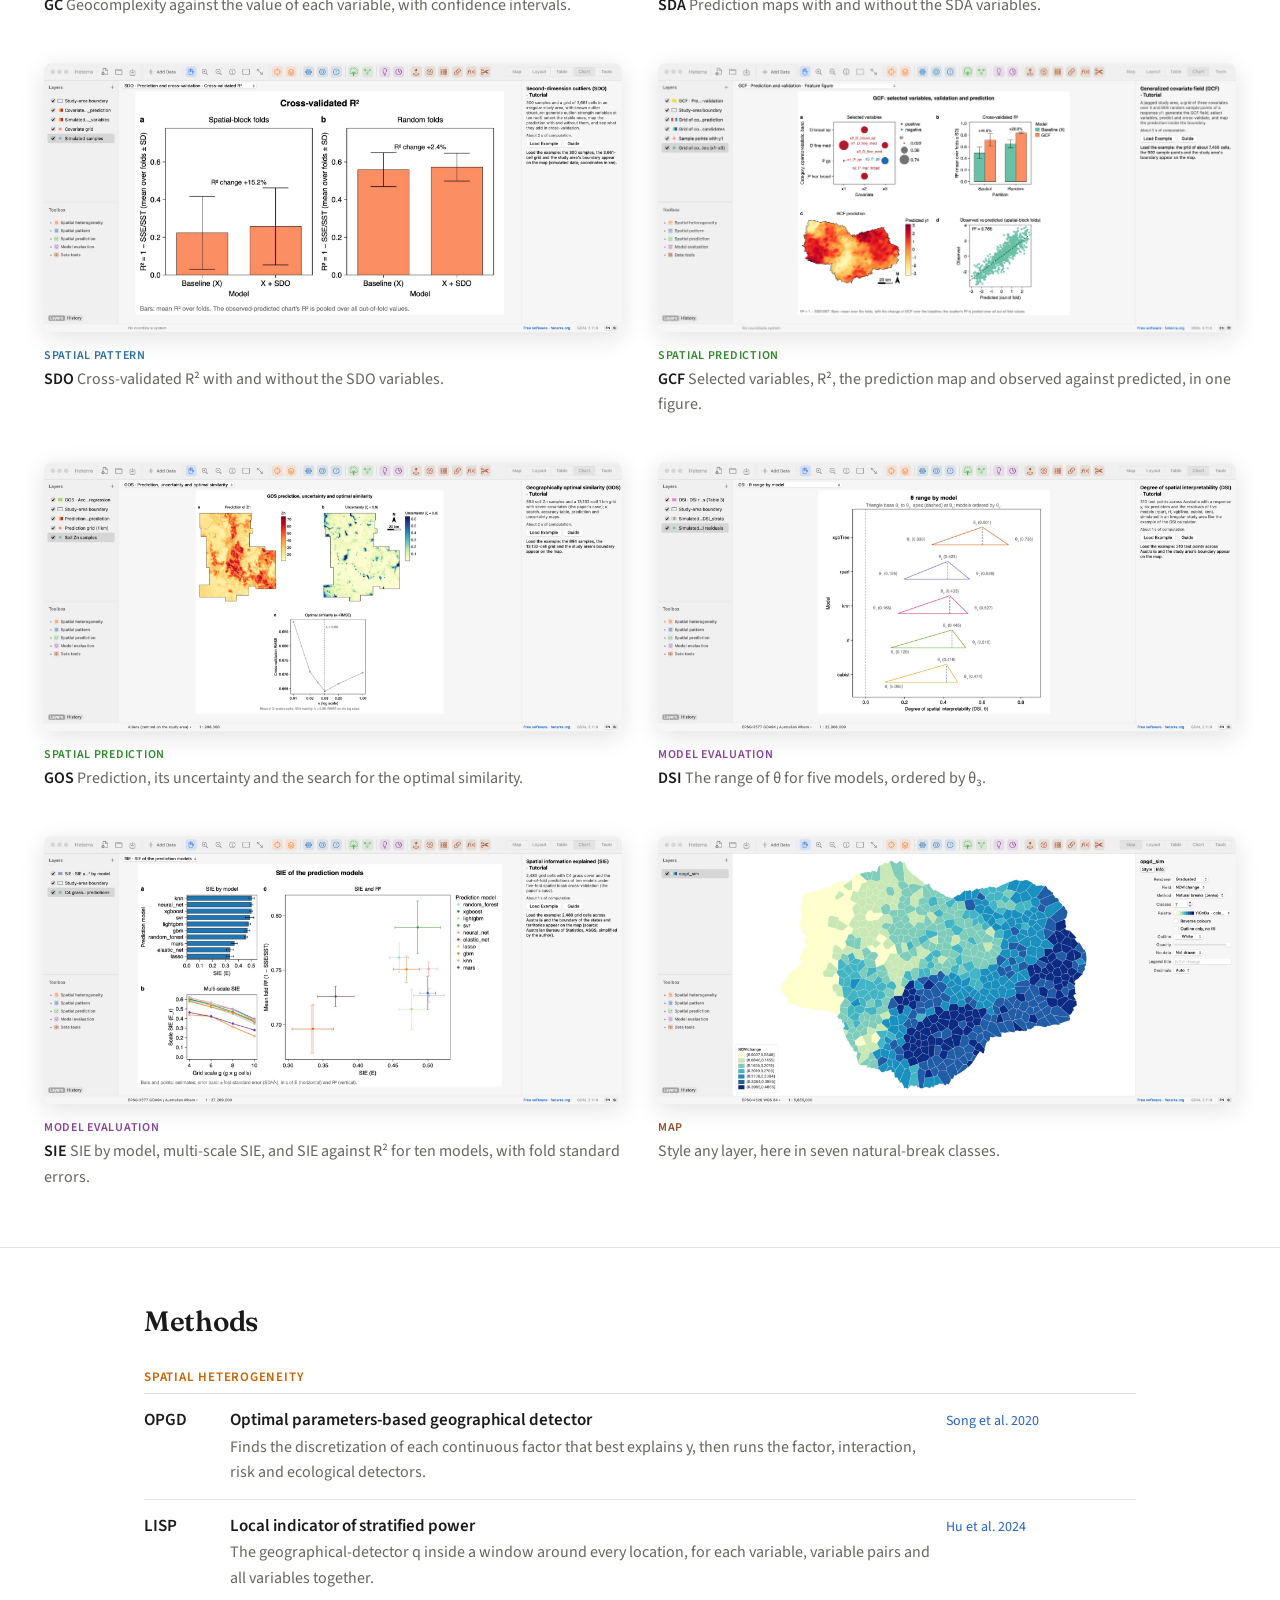
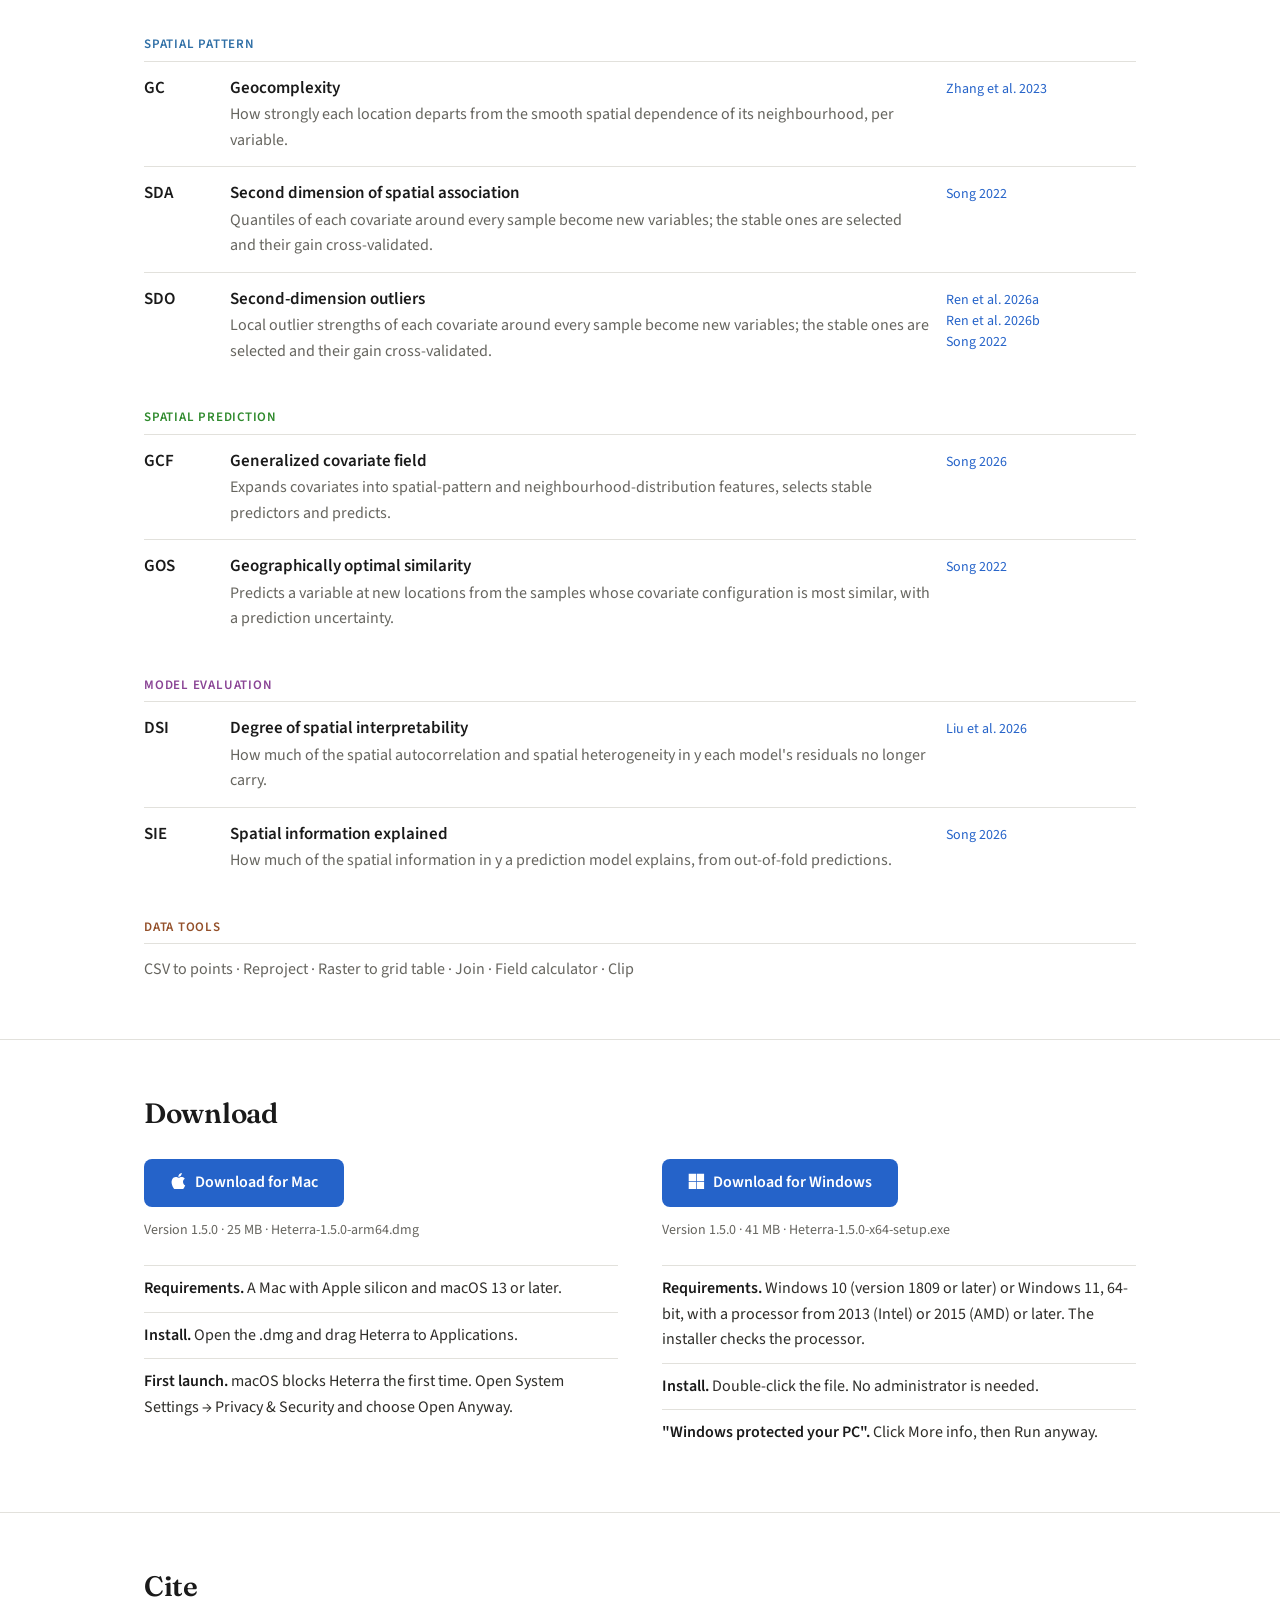
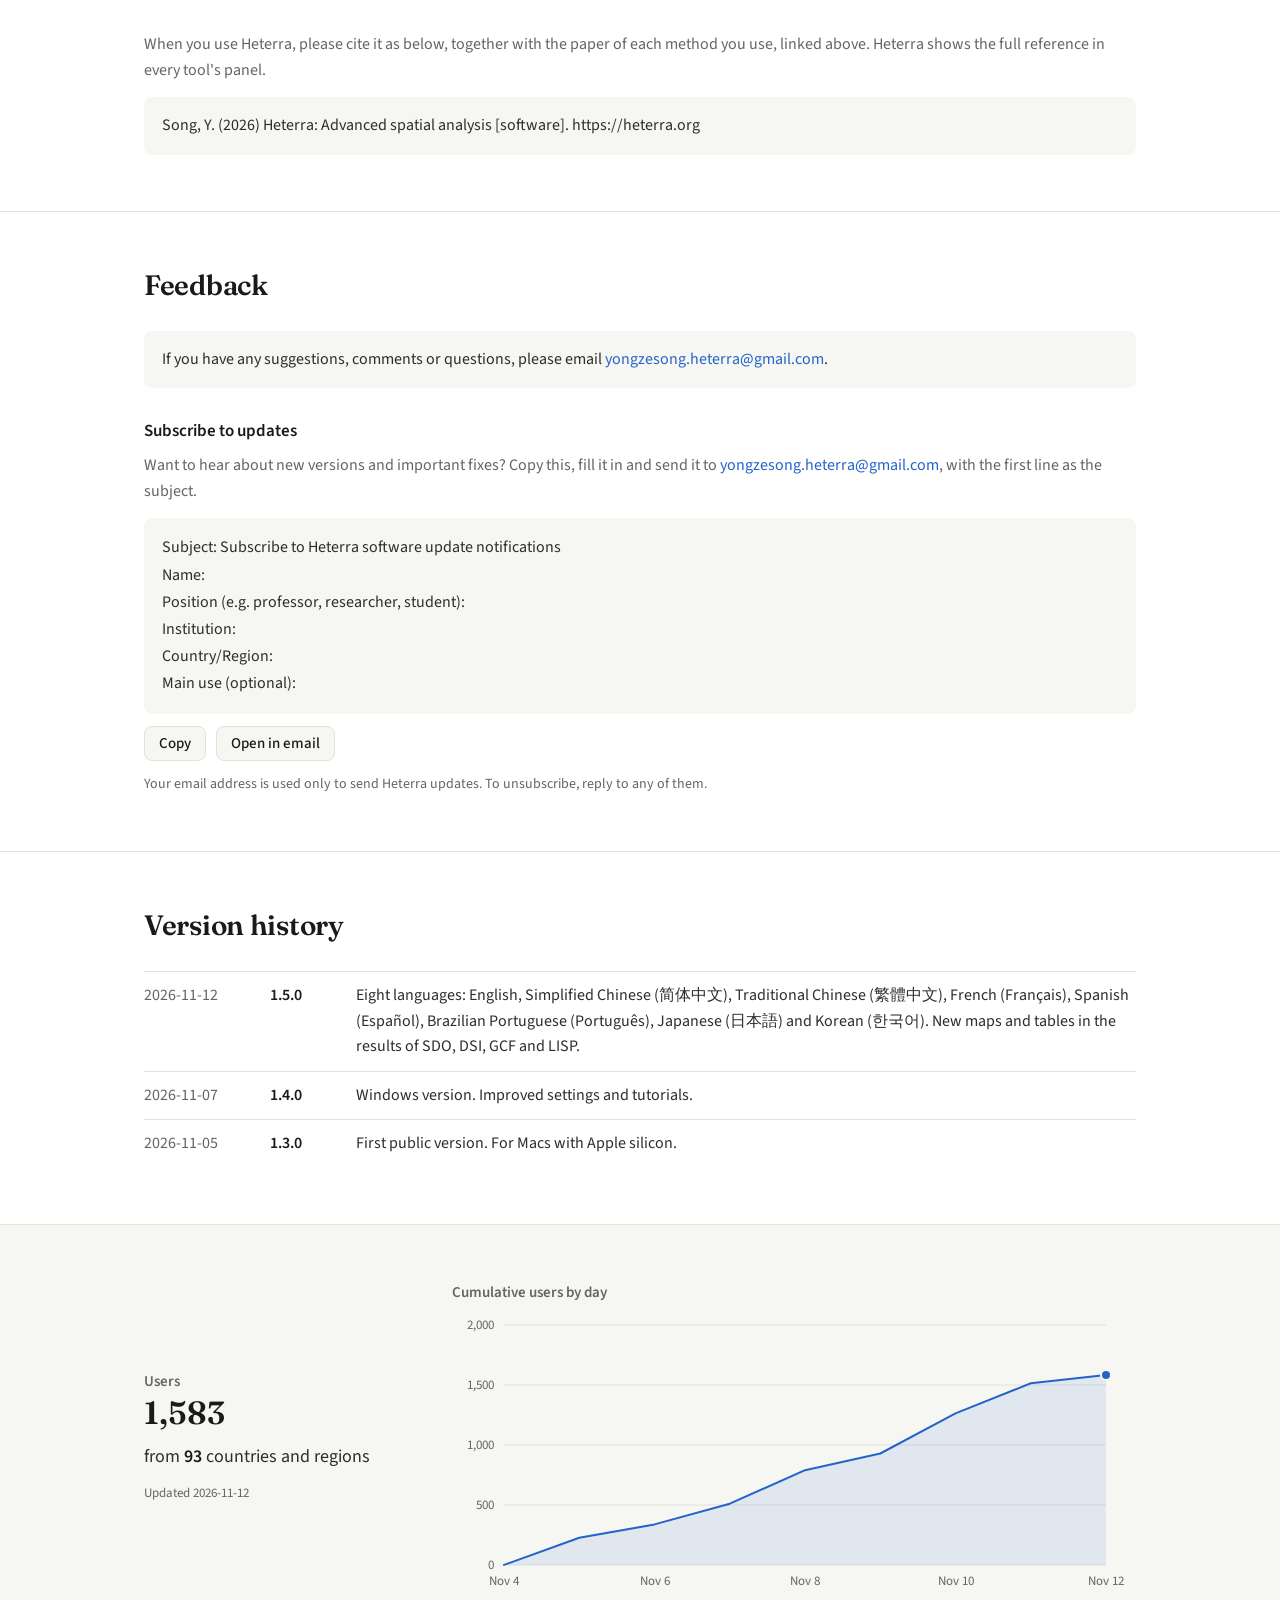
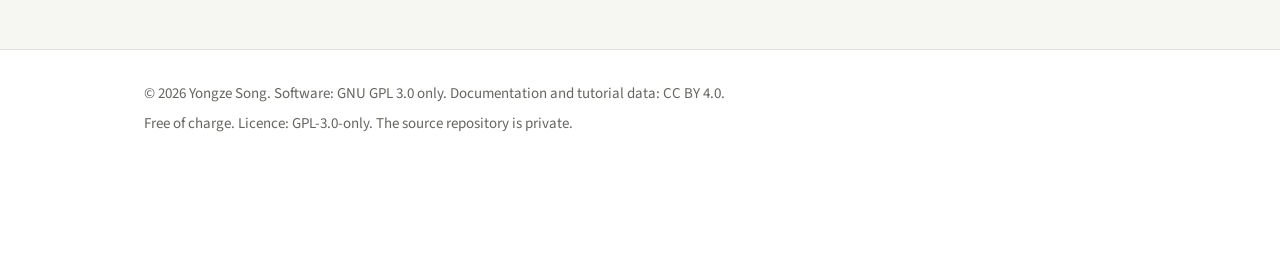
==== commit 07a387c0: "1.5.0: downloads, version history, guides in eight languages Co-Authored-By: Claude Opus 5.5 <norepl" ====
--- a/index-stats.html
+++ b/index-stats.html
@@ -122,8 +122,8 @@
     <div>
       <h3 lang="en">A tutorial in every tool</h3>
       <h3 lang="zh">每个工具都有教程</h3>
-      <p lang="en">Load an example, follow the steps and read the results, with a guide in English and Chinese.</p>
-      <p lang="zh">载入案例,跟着步骤操作并解读结果,手册有中英文。</p>
+      <p lang="en">Load an example, follow the steps and read the results, with a guide in eight languages.</p>
+      <p lang="zh">载入案例,跟着步骤操作并解读结果,手册有八种语言。</p>
     </div>
     <div>
       <h3 lang="en">Charts linked to the map</h3>
@@ -321,9 +321,9 @@
     <!-- At a release, put the installers in downloads/ and change each link, its data-download and the lines below.
          A click on data-download is counted when gaId is set (its value: version and platform). -->
     <div class="platform">
-      <a class="button" href="downloads/Heterra-1.4.0-arm64.dmg" download data-download="1.4.0-mac"><svg class="os-icon" viewBox="0 0 24 24" aria-hidden="true"><path d="M12.152 6.896c-.948 0-2.415-1.078-3.96-1.04-2.04.027-3.91 1.183-4.961 3.014-2.117 3.675-.546 9.103 1.519 12.09 1.013 1.454 2.208 3.09 3.792 3.039 1.52-.065 2.09-.987 3.935-.987 1.831 0 2.35.987 3.96.948 1.637-.026 2.676-1.48 3.676-2.948 1.156-1.688 1.636-3.325 1.662-3.415-.039-.013-3.182-1.221-3.22-4.857-.026-3.04 2.48-4.494 2.597-4.559-1.429-2.09-3.623-2.324-4.39-2.376-2-.156-3.675 1.09-4.61 1.09zM15.53 3.83c.843-1.012 1.4-2.427 1.245-3.83-1.207.052-2.662.805-3.532 1.818-.78.896-1.454 2.338-1.273 3.714 1.338.104 2.715-.688 3.559-1.701"/></svg><span lang="en">Download for Mac</span><span lang="zh">下载 Mac 版</span></a>
-      <p class="small" lang="en">Version 1.4.0 · 24 MB · Heterra-1.4.0-arm64.dmg</p>
-      <p class="small" lang="zh">版本 1.4.0 · 24 MB · Heterra-1.4.0-arm64.dmg</p>
+      <a class="button" href="downloads/Heterra-1.5.0-arm64.dmg" download data-download="1.5.0-mac"><svg class="os-icon" viewBox="0 0 24 24" aria-hidden="true"><path d="M12.152 6.896c-.948 0-2.415-1.078-3.96-1.04-2.04.027-3.91 1.183-4.961 3.014-2.117 3.675-.546 9.103 1.519 12.09 1.013 1.454 2.208 3.09 3.792 3.039 1.52-.065 2.09-.987 3.935-.987 1.831 0 2.35.987 3.96.948 1.637-.026 2.676-1.48 3.676-2.948 1.156-1.688 1.636-3.325 1.662-3.415-.039-.013-3.182-1.221-3.22-4.857-.026-3.04 2.48-4.494 2.597-4.559-1.429-2.09-3.623-2.324-4.39-2.376-2-.156-3.675 1.09-4.61 1.09zM15.53 3.83c.843-1.012 1.4-2.427 1.245-3.83-1.207.052-2.662.805-3.532 1.818-.78.896-1.454 2.338-1.273 3.714 1.338.104 2.715-.688 3.559-1.701"/></svg><span lang="en">Download for Mac</span><span lang="zh">下载 Mac 版</span></a>
+      <p class="small" lang="en">Version 1.5.0 · 25 MB · Heterra-1.5.0-arm64.dmg</p>
+      <p class="small" lang="zh">版本 1.5.0 · 25 MB · Heterra-1.5.0-arm64.dmg</p>
       <ul class="notes">
         <li lang="en"><b>Requirements.</b> A Mac with Apple silicon and macOS 13 or later.</li>
         <li lang="zh"><b>系统要求。</b>Apple 芯片的 Mac,macOS 13 或更高。</li>
@@ -334,9 +334,9 @@
       </ul>
     </div>
     <div class="platform">
-      <a class="button" href="downloads/Heterra-1.4.0-x64-setup.exe" download data-download="1.4.0-windows"><svg class="os-icon" viewBox="0 0 24 24" aria-hidden="true"><path d="M1 1h10.5v10.5H1zM12.5 1H23v10.5H12.5zM1 12.5h10.5V23H1zM12.5 12.5H23V23H12.5z"/></svg><span lang="en">Download for Windows</span><span lang="zh">下载 Windows 版</span></a>
-      <p class="small" lang="en">Version 1.4.0 · 40 MB · Heterra-1.4.0-x64-setup.exe</p>
-      <p class="small" lang="zh">版本 1.4.0 · 40 MB · Heterra-1.4.0-x64-setup.exe</p>
+      <a class="button" href="downloads/Heterra-1.5.0-x64-setup.exe" download data-download="1.5.0-windows"><svg class="os-icon" viewBox="0 0 24 24" aria-hidden="true"><path d="M1 1h10.5v10.5H1zM12.5 1H23v10.5H12.5zM1 12.5h10.5V23H1zM12.5 12.5H23V23H12.5z"/></svg><span lang="en">Download for Windows</span><span lang="zh">下载 Windows 版</span></a>
+      <p class="small" lang="en">Version 1.5.0 · 41 MB · Heterra-1.5.0-x64-setup.exe</p>
+      <p class="small" lang="zh">版本 1.5.0 · 41 MB · Heterra-1.5.0-x64-setup.exe</p>
       <ul class="notes">
         <li lang="en"><b>Requirements.</b> Windows 10 (version 1809 or later) or Windows 11, 64-bit, with a processor from 2013 (Intel) or 2015 (AMD) or later. The installer checks the processor.</li>
         <li lang="zh"><b>系统要求。</b>Windows 10(1809 或更新版本)或 Windows 11,64 位;处理器为 Intel 2013 年或 AMD 2015 年以后的型号。安装程序会检查处理器。</li>
@@ -410,6 +410,12 @@
     <h2><span lang="en">Version history</span><span lang="zh">版本历史</span></h2>
     <!-- Newest first. Add one <li> for each release. -->
     <ul class="releases">
+      <li>
+        <span class="date"><time datetime="2026-11-12">2026-11-12</time></span>
+        <b>1.5.0</b>
+        <span lang="en">Eight languages: English, Simplified Chinese (简体中文), Traditional Chinese (繁體中文), French (Français), Spanish (Español), Brazilian Portuguese (Português), Japanese (日本語) and Korean (한국어). New maps and tables in the results of SDO, DSI, GCF and LISP.</span>
+        <span lang="zh">支持八种语言:英文(English)、简体中文、繁体中文(繁體中文)、法文(Français)、西班牙文(Español)、巴西葡萄牙文(Português)、日文(日本語)、韩文(한국어)。SDO、DSI、GCF、LISP 的结果新增地图和表格。</span>
+      </li>
       <li>
         <span class="date"><time datetime="2026-11-07">2026-11-07</time></span>
         <b>1.4.0</b>
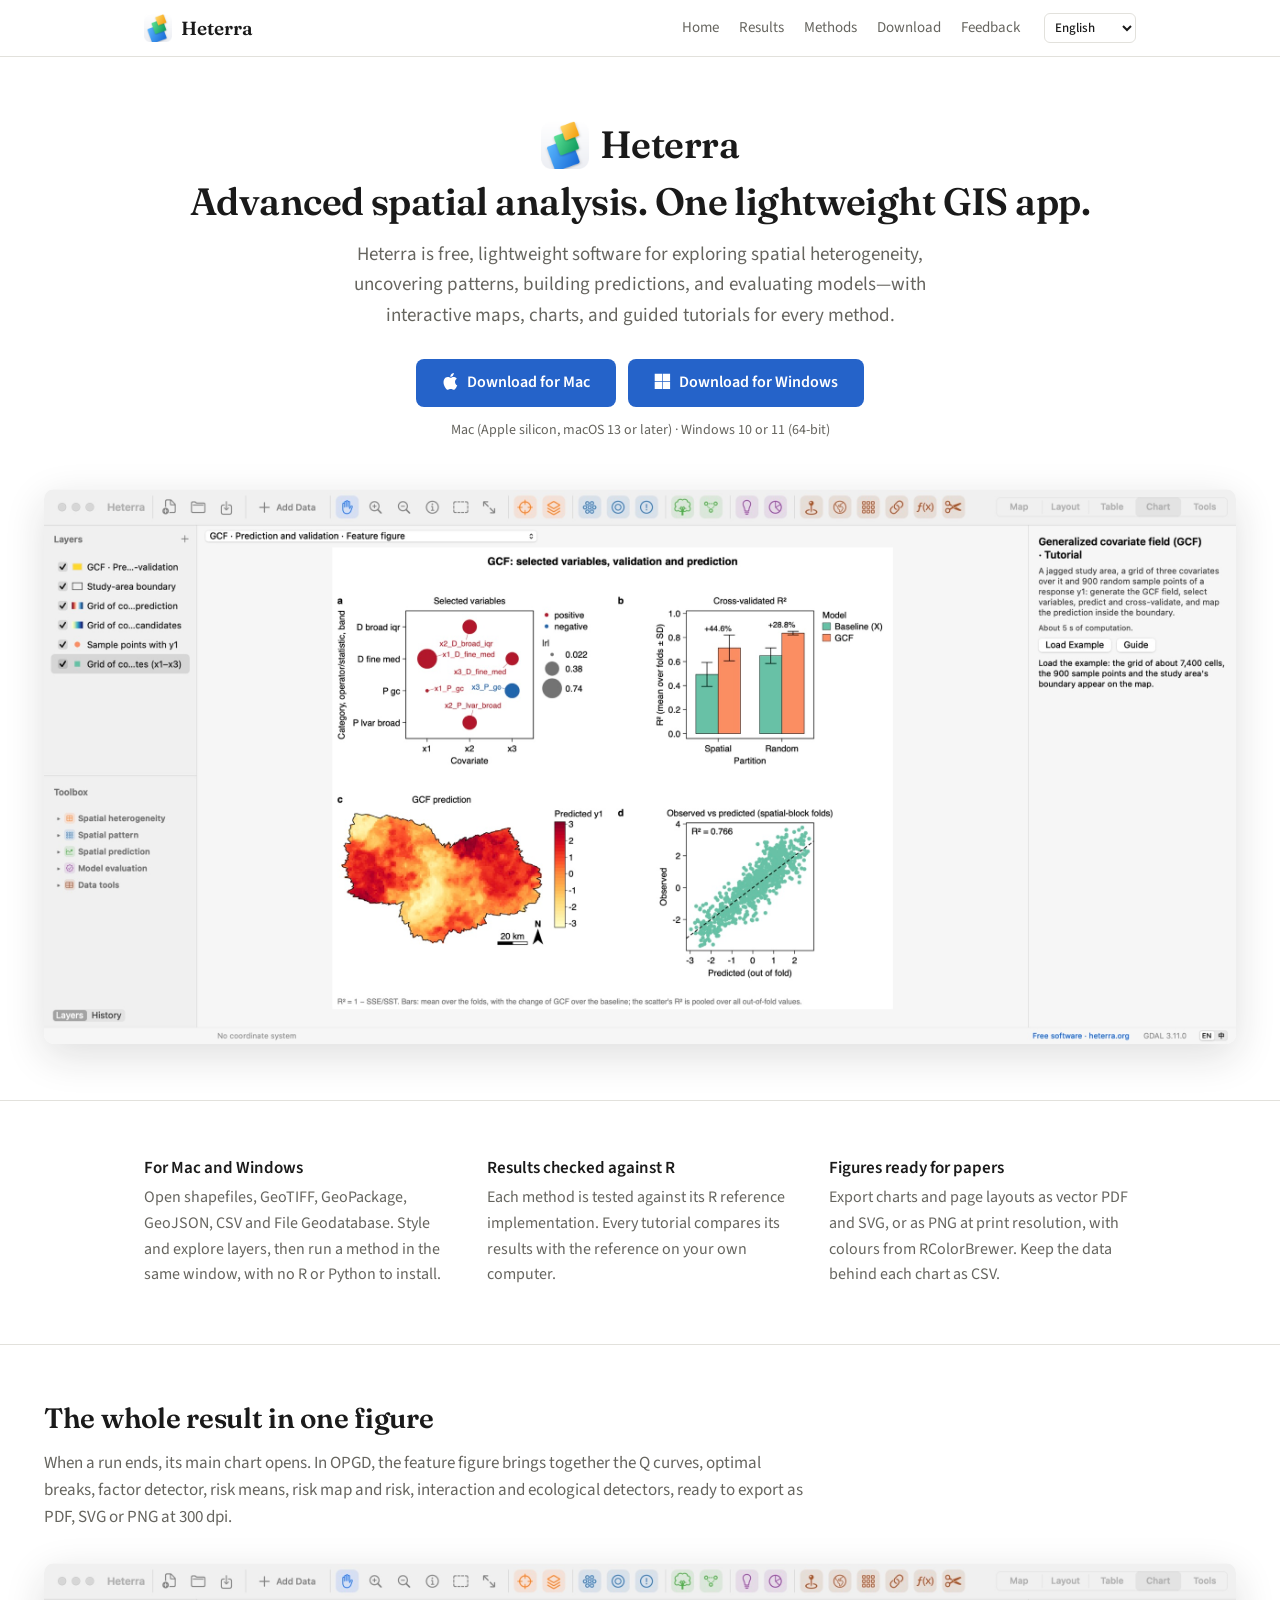
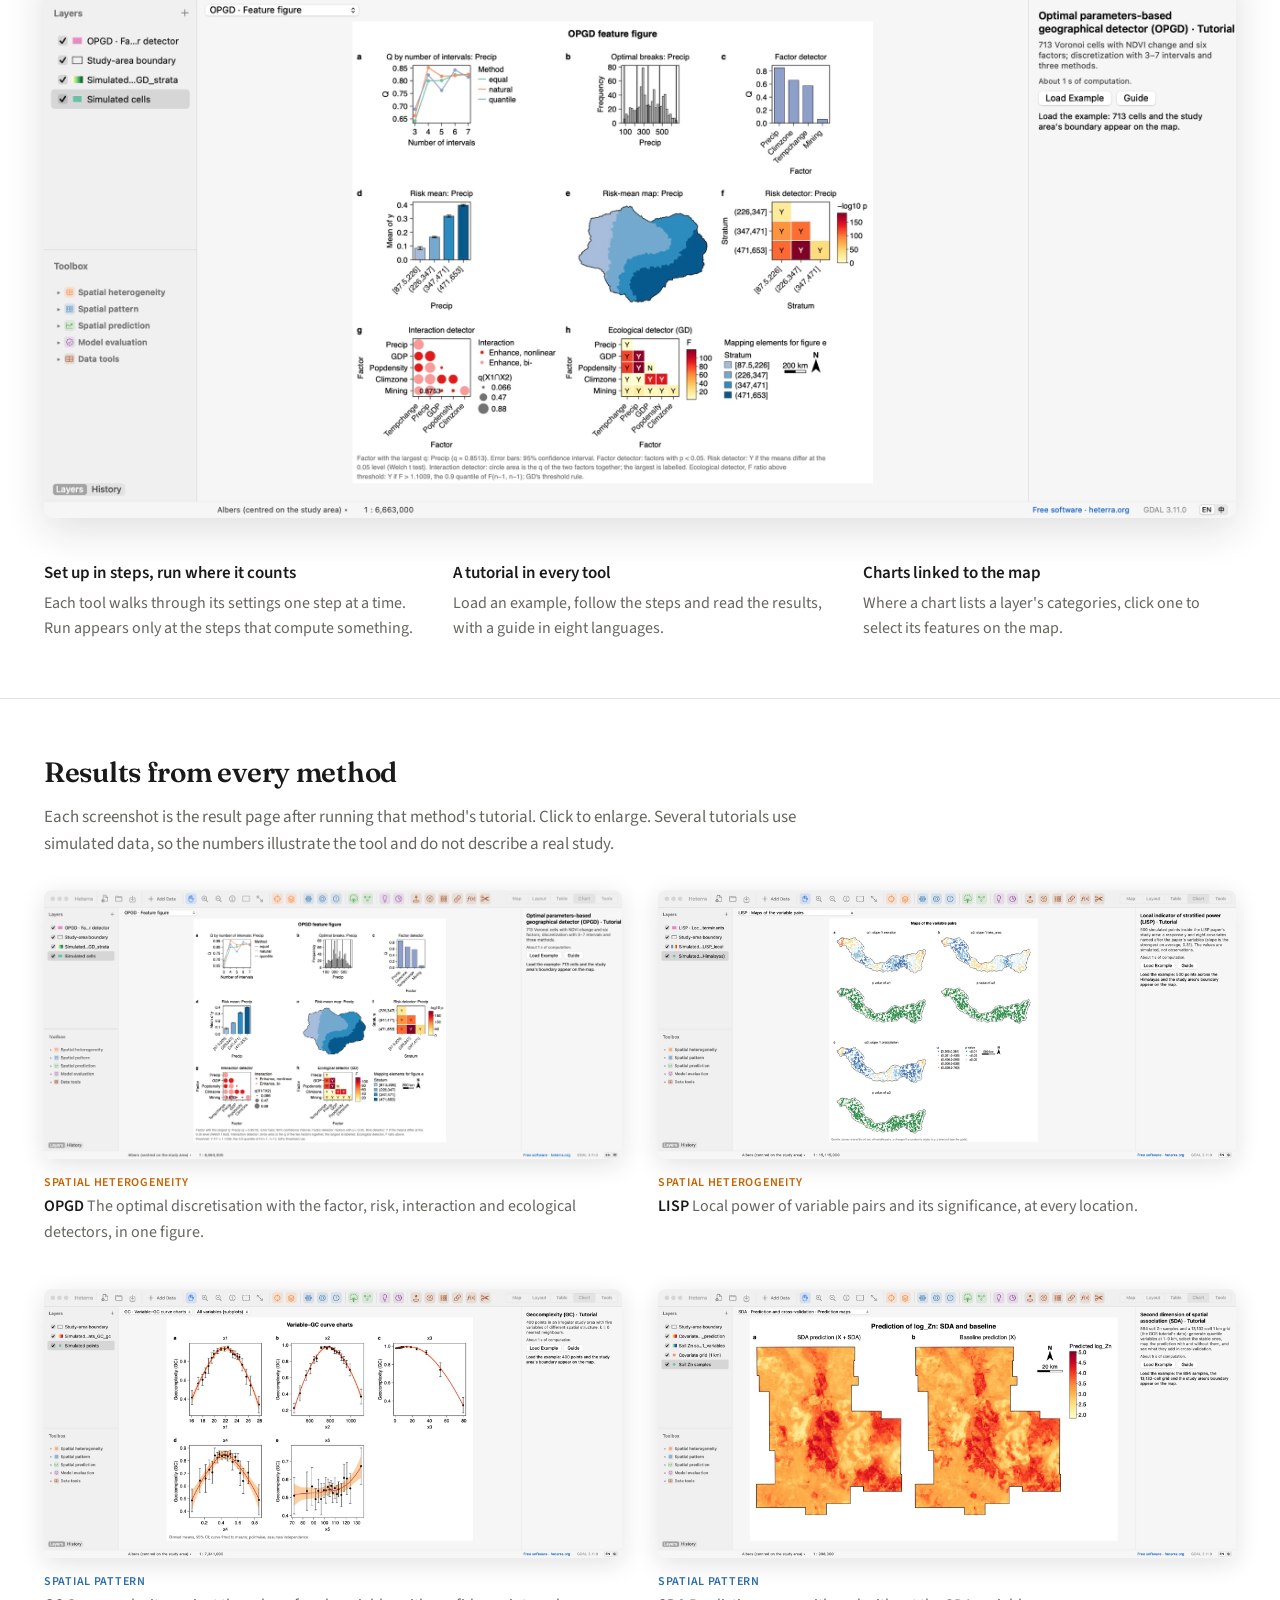
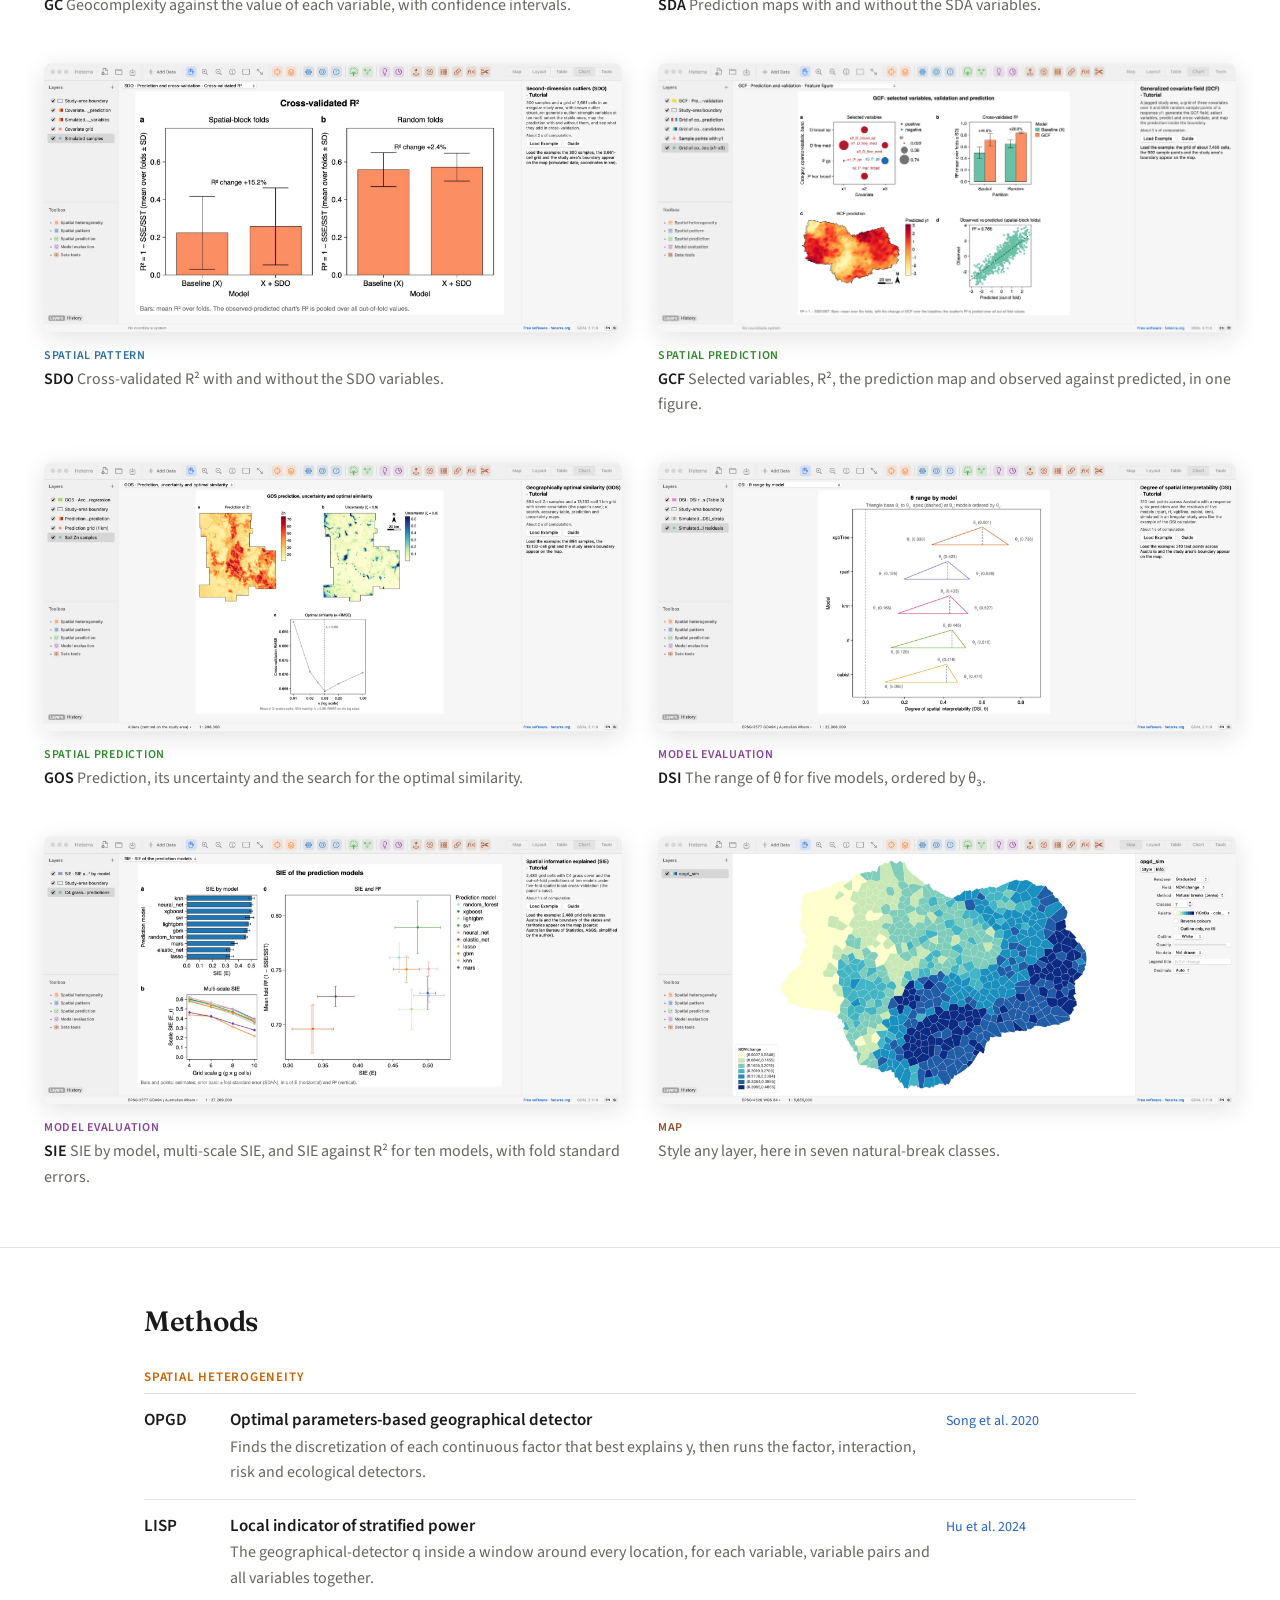
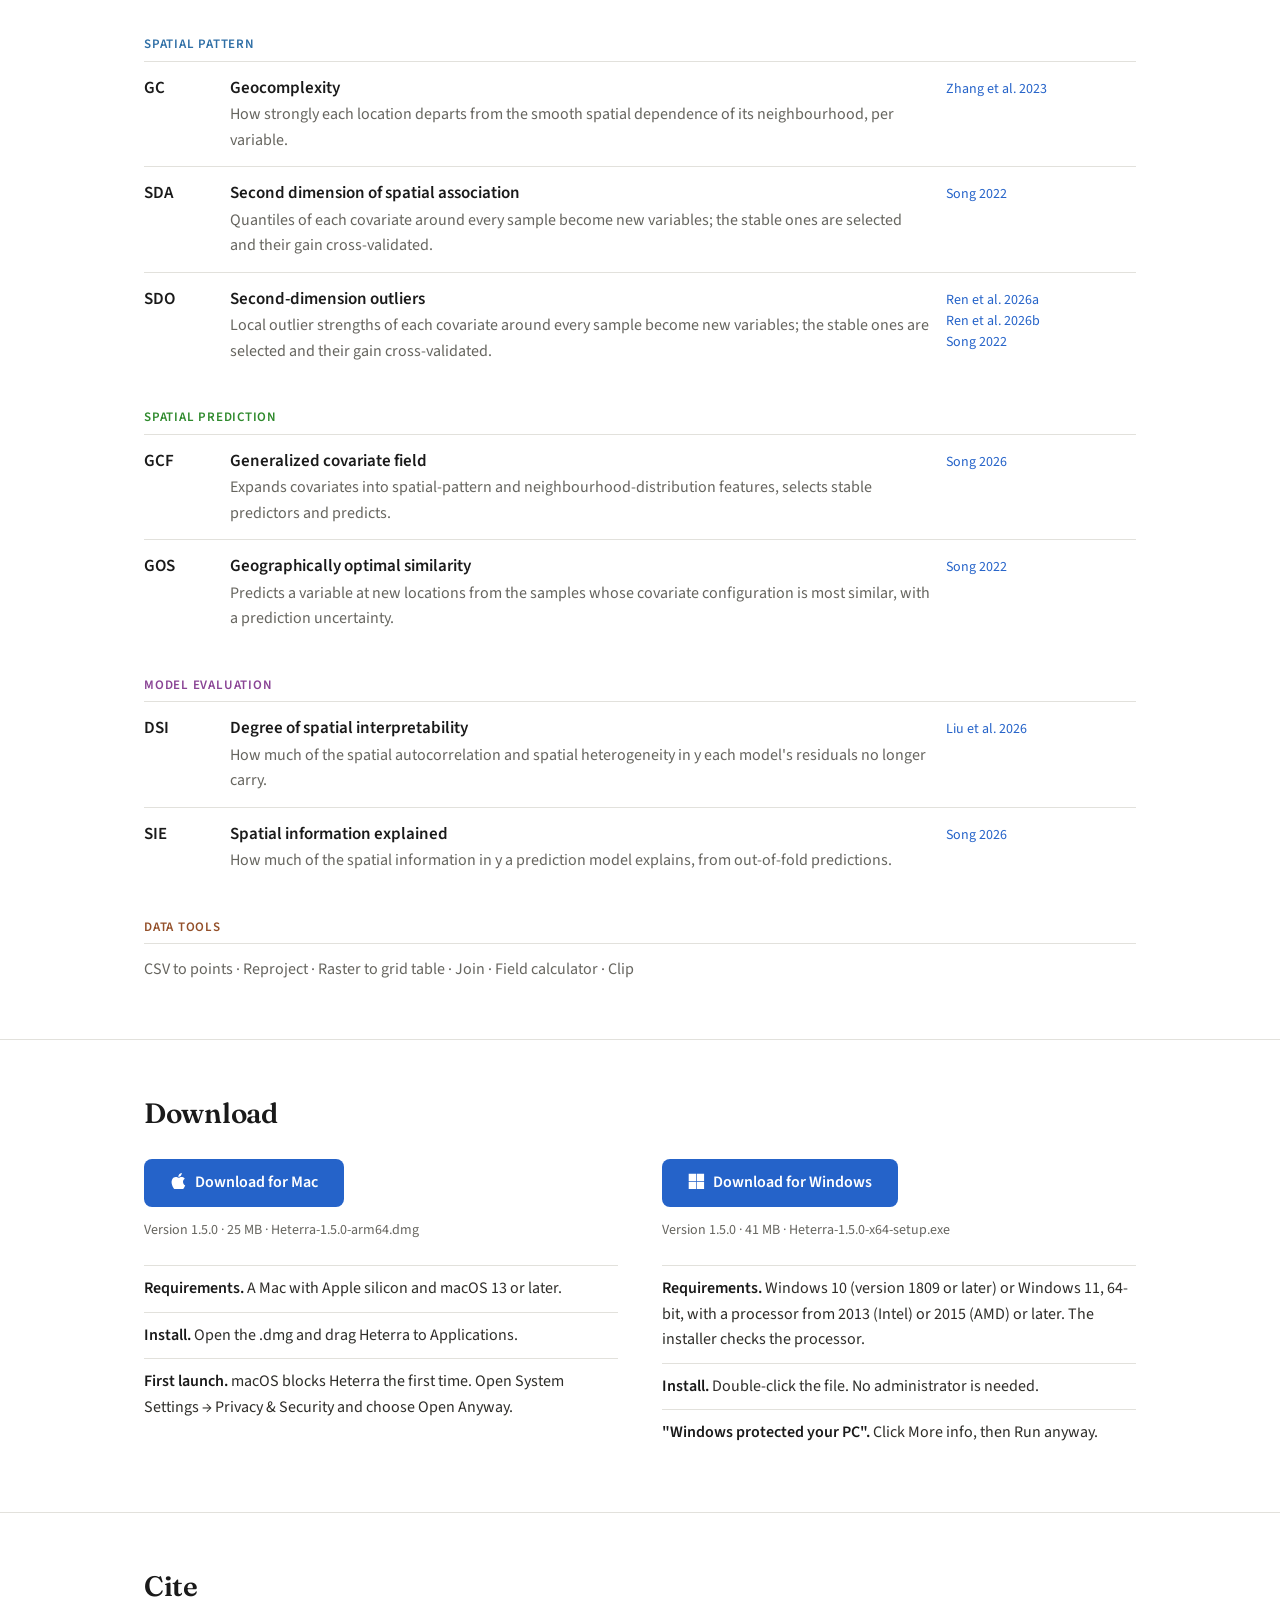
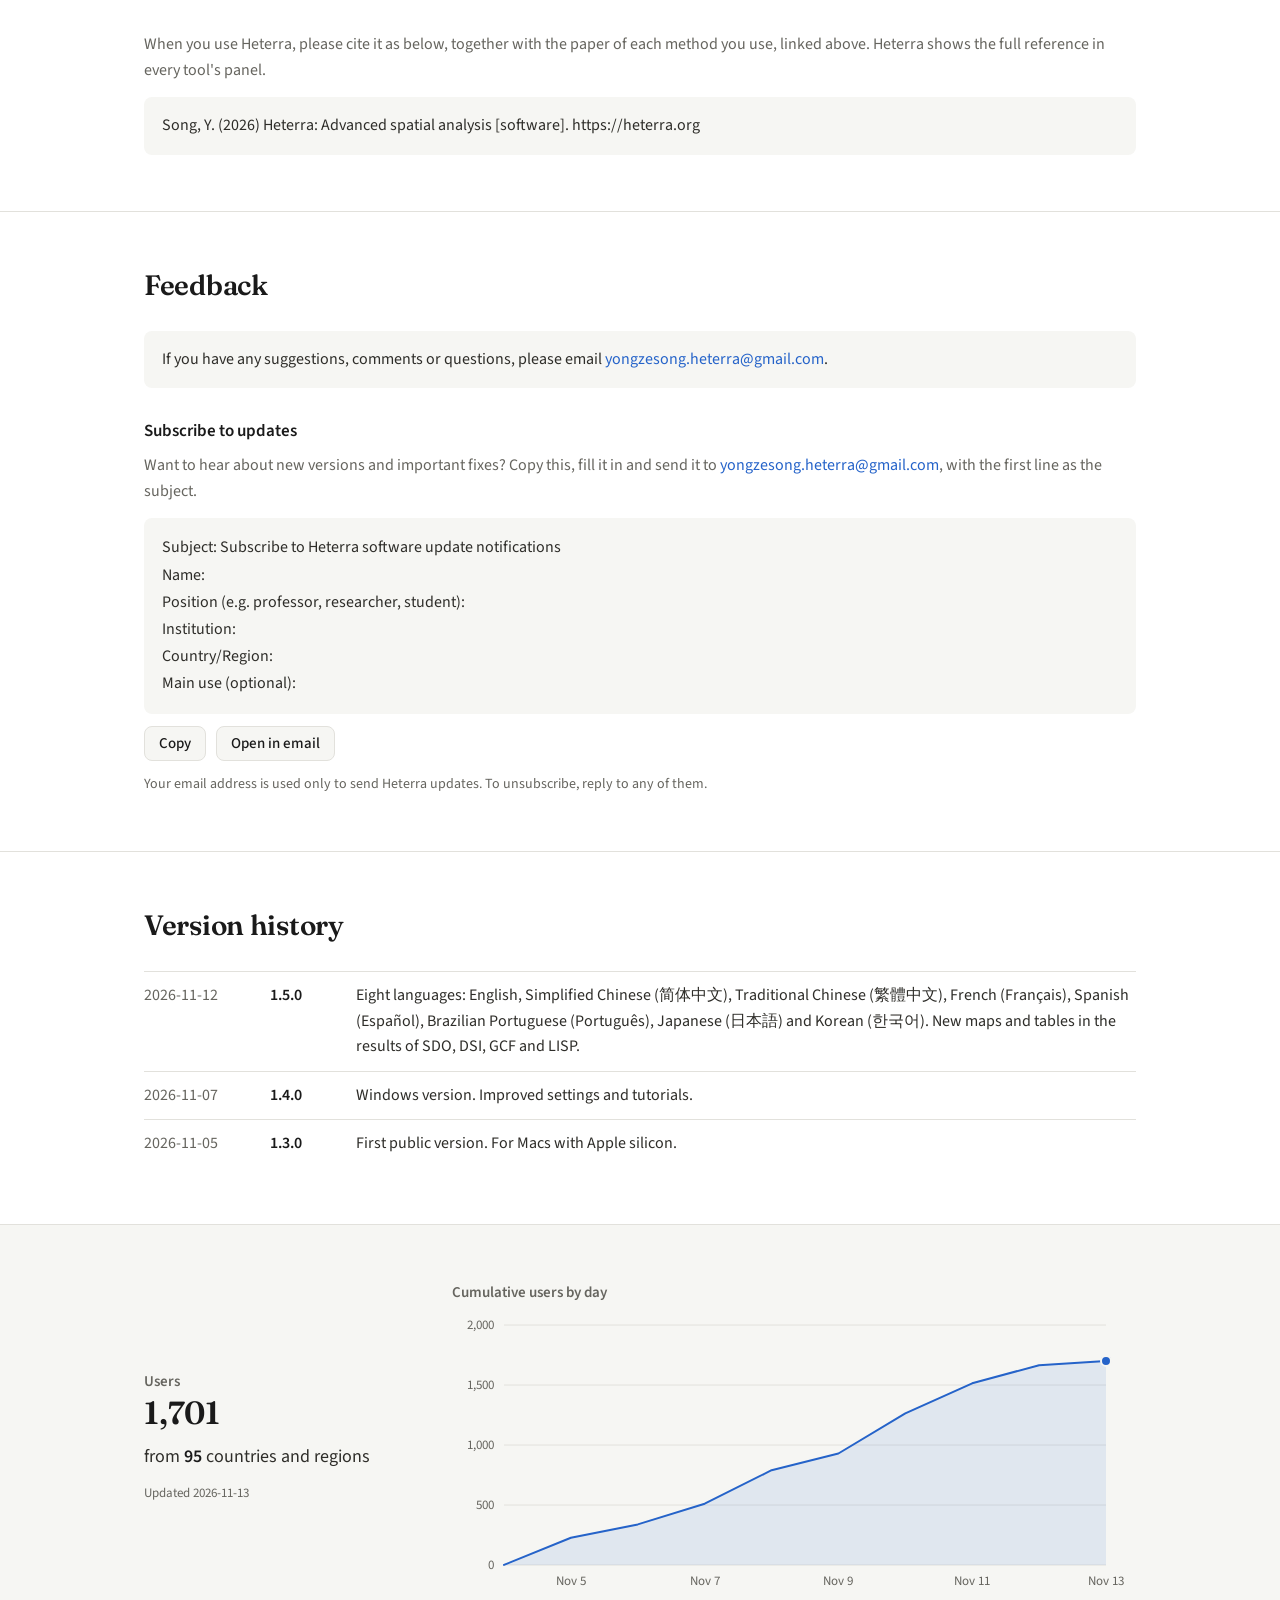
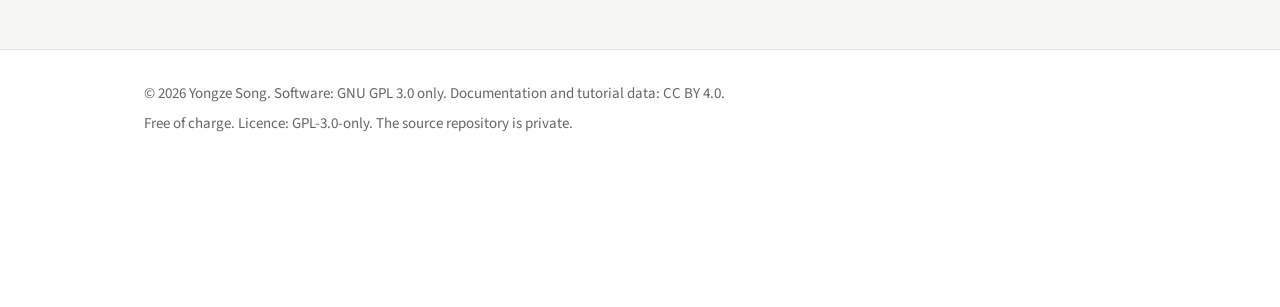
==== commit 82d3b9a5: "Eight languages in a menu; the Chinese support section removed Co-Authored-By: Claude Fable 5.2 <nor" ====
--- a/index-stats.html
+++ b/index-stats.html
@@ -53,10 +53,16 @@
       <a href="#download"><span lang="en">Download</span><span lang="zh">下载</span></a>
       <a href="#feedback"><span lang="en">Feedback</span><span lang="zh">反馈</span></a>
     </nav>
-    <div class="lang" role="group" aria-label="Language">
-      <button type="button" data-set="en">EN</button>
-      <button type="button" data-set="zh">中</button>
-    </div>
+    <select class="lang" aria-label="Language">
+      <option value="en">English</option>
+      <option value="zh" lang="zh-CN">简体中文</option>
+      <option value="zh-Hant" lang="zh-Hant">繁體中文</option>
+      <option value="fr" lang="fr">Français</option>
+      <option value="es" lang="es">Español</option>
+      <option value="pt-BR" lang="pt-BR">Português</option>
+      <option value="ja" lang="ja">日本語</option>
+      <option value="ko" lang="ko">한국어</option>
+    </select>
   </div>
 </header>
 
@@ -346,15 +352,6 @@
         <li lang="zh"><b>"Windows 已保护你的电脑"。</b>点击"更多信息",再点击"仍要运行"。</li>
       </ul>
     </div>
-    <div class="support" lang="zh">
-      <p>软件免费使用,无需注册。若它对你的工作有帮助,欢迎自愿支持后续维护与更新:</p>
-      <div class="support-options">
-        <button type="button" class="support-option" data-qr="qr-basic"><b>基础支持</b><span>你的赞助将用于项目的日常维护和持续更新。</span></button>
-        <button type="button" class="support-option" data-qr="qr-long"><b>长期支持</b><span>你的赞助将用于支持项目的长期维护与发展。</span></button>
-      </div>
-    </div>
-    <!-- When the sponsors page exists, add its link above, and an English line:
-         Heterra is free. If it helps your work, you are welcome to support its maintenance and updates: (link) -->
   </div>
 </section>
 
@@ -460,29 +457,59 @@
 </footer>
 
 <dialog class="viewer" aria-label="Screenshot"><img src="" alt=""></dialog>
-<dialog class="qr" id="qr-basic" aria-label="基础支持" lang="zh"><p>基础支持</p><img src="assets/shots/zh/sponsor-1.jpg" alt="基础支持二维码" width="403" height="409"></dialog>
-<dialog class="qr" id="qr-long" aria-label="长期支持" lang="zh"><p>长期支持</p><img src="assets/shots/zh/sponsor-2.jpg" alt="长期支持二维码" width="392" height="392"></dialog>
 
 <script>
 (function () {
-  var titles = { en: "Heterra: Advanced spatial analysis. One lightweight GIS app.", zh: "Heterra:前沿空间分析方法,一款轻量级 GIS 软件" };
+  // English and Simplified Chinese are written in the page. The other six languages come from
+  // assets/i18n/<code>.js, { English html: translated html }, and take the place of the English text;
+  // a text without a translation stays in English. Screenshots and the email template stay in English.
+  var LANGS = { en: "en", zh: "zh-CN", "zh-Hant": "zh-Hant", fr: "fr", es: "es", "pt-BR": "pt-BR", ja: "ja", ko: "ko" };
+  var titleEn = document.title, titleZh = "Heterra:前沿空间分析方法,一款轻量级 GIS 软件";
+  var root = document.documentElement, picker = document.querySelector(".lang");
+  var texts = [].slice.call(document.querySelectorAll(
+    'body [lang="en"]:not(.zoom):not(.subscribe), .subscribe[lang="en"] > h3, .subscribe[lang="en"] > p, .subscribe[lang="en"] .copy'));
+  texts.forEach(function (e) { e._en = e.innerHTML; });
+  var tables = window.heterraTables = window.heterraTables || {}, current = "en";
+  function key(html) { return html.replace(/\s+/g, " ").trim(); }
+  // for text made by scripts; window.heterraMissing lists what the current language lacks
+  window.heterraText = function (en) {
+    var t = tables[current];
+    if (t && !t[key(en)]) window.heterraMissing.push(key(en));
+    return t && t[key(en)] || en;
+  };
+  function show(code) {
+    current = code;
+    window.heterraMissing = [];
+    root.setAttribute("data-lang", code === "zh" ? "zh" : "en");
+    root.setAttribute("data-ui", code);
+    root.lang = LANGS[code];
+    texts.forEach(function (e) { e.innerHTML = window.heterraText(e._en); });
+    document.title = code === "zh" ? titleZh : window.heterraText(titleEn);
+    picker.value = code;
+    document.dispatchEvent(new Event("heterra-language"));
+  }
   function set(code) {
-    var root = document.documentElement;
-    root.setAttribute("data-lang", code);
-    root.lang = code === "zh" ? "zh-CN" : "en";
-    document.title = titles[code];
+    if (!LANGS[code]) code = "en";
+    if (code === "en" || code === "zh" || tables[code]) { show(code); return; }
+    // a script, not fetch: it also loads when the page is opened as a file
+    var s = document.createElement("script");
+    s.src = "assets/i18n/" + code + ".js";
+    s.onload = function () { show(tables[code] ? code : "en"); };
+    s.onerror = function () { show("en"); };
+    document.head.appendChild(s);
+  }
+  function fromBrowser() {
+    var l = (navigator.language || "").toLowerCase();
+    if (l.indexOf("zh") === 0) return /hant|tw|hk|mo/.test(l) ? "zh-Hant" : "zh";
+    return { fr: "fr", es: "es", pt: "pt-BR", ja: "ja", ko: "ko" }[l.slice(0, 2)] || "en";
   }
   var saved = null;
   try { saved = localStorage.getItem("lang"); } catch (e) {}
   var asked = new URLSearchParams(location.search).get("lang");
-  var browser = (navigator.language || "").toLowerCase().indexOf("zh") === 0 ? "zh" : "en";
-  set(asked === "zh" || asked === "en" ? asked : saved || browser);
-  document.querySelectorAll(".lang button").forEach(function (b) {
-    b.addEventListener("click", function () {
-      var code = b.getAttribute("data-set");
-      set(code);
-      try { localStorage.setItem("lang", code); } catch (e) {}
-    });
+  set(LANGS[asked] ? asked : LANGS[saved] ? saved : fromBrowser());
+  picker.addEventListener("change", function () {
+    set(picker.value);
+    try { localStorage.setItem("lang", picker.value); } catch (e) {}
   });
   // a click on a screenshot shows it at full size; without scripts the link opens the image
   var viewer = document.querySelector(".viewer");
@@ -496,12 +523,6 @@
     });
   });
   viewer.addEventListener("click", function () { viewer.close(); });
-  document.querySelectorAll(".support-option").forEach(function (b) {
-    b.addEventListener("click", function () { document.getElementById(b.getAttribute("data-qr")).showModal(); });
-  });
-  document.querySelectorAll(".qr").forEach(function (qr) {
-    qr.addEventListener("click", function () { qr.close(); });
-  });
   // a copy that cannot reach the clipboard selects the text, for copying by hand
   document.querySelectorAll(".copy").forEach(function (b) {
     var label = b.textContent;
@@ -510,8 +531,8 @@
       function select() { getSelection().selectAllChildren(text); }
       if (!navigator.clipboard) { select(); return; }
       navigator.clipboard.writeText(text.textContent).then(function () {
-        b.textContent = b.getAttribute("data-done");
-        setTimeout(function () { b.textContent = label; }, 1500);
+        b.textContent = window.heterraText(b.getAttribute("data-done"));
+        setTimeout(function () { b.textContent = b._en ? window.heterraText(b._en) : label; }, 1500);
       }, select);
     });
   });
@@ -530,7 +551,7 @@
       var a = e.target.closest("a[data-download]");
       if (a) gtag("event", "HeterraDownload", {
         version: a.getAttribute("data-download"),
-        page_language: document.documentElement.getAttribute("data-lang")
+        page_language: document.documentElement.getAttribute("data-ui")
       });
     });
   }
@@ -545,13 +566,20 @@
   var NS = "http://www.w3.org/2000/svg";
   var HEIGHT = 280, TOP = 12, BOTTOM = 28, LEFT = 52, RIGHT = 30;
   var MONTHS = ["Jan", "Feb", "Mar", "Apr", "May", "Jun", "Jul", "Aug", "Sep", "Oct", "Nov", "Dec"];
-  var days = [];
+  var days = [], countries = 0;
 
   function n(v) { return v.toLocaleString("en-US"); }
   function axis(v) { return v >= 10000 ? n(v / 1000) + "K" : n(v); }
   function parts(s) { var p = s.split("-"); return { y: +p[0], m: +p[1], d: +p[2] }; }
   function time(s) { var p = parts(s); return Date.UTC(p.y, p.m - 1, p.d); }
-  function dateEn(s) { var p = parts(s); return MONTHS[p.m - 1] + " " + p.d; }
+  // the six languages without their own text in the page take the English place, with their own dates
+  function dateEn(s) {
+    var p = parts(s), code = document.documentElement.getAttribute("data-ui");
+    if (code && code !== "en" && window.Intl) {
+      return new Intl.DateTimeFormat(code, { month: "short", day: "numeric", timeZone: "UTC" }).format(new Date(Date.UTC(p.y, p.m - 1, p.d)));
+    }
+    return MONTHS[p.m - 1] + " " + p.d;
+  }
   function dateZh(s) { var p = parts(s); return p.m + "月" + p.d + "日"; }
 
   function el(name, attrs, parent) {
@@ -621,8 +649,8 @@
       cross.setAttribute("visibility", "visible");
       dot.setAttribute("cx", px); dot.setAttribute("cy", py);
       tip.innerHTML = '<small><span lang="en">' + dateEn(best.date) + '</span><span lang="zh">' + dateZh(best.date) + "</span></small><br>" +
-        "<b>" + n(best.total) + '</b> <span lang="en">total</span><span lang="zh">累计</span><br>' +
-        "<small>+" + n(best.count) + ' <span lang="en">new that day</span><span lang="zh">当天新增</span></small>';
+        "<b>" + n(best.total) + '</b> <span lang="en">' + window.heterraText("total") + '</span><span lang="zh">累计</span><br>' +
+        "<small>+" + n(best.count) + ' <span lang="en">' + window.heterraText("new that day") + '</span><span lang="zh">当天新增</span></small>';
       tip.hidden = false;
       var left = px + 12;
       if (left + tip.offsetWidth > width) left = px - 12 - tip.offsetWidth;
@@ -649,6 +677,14 @@
     chart.appendChild(table);
   }
 
+  function places() {
+    document.querySelectorAll(".reach-countries").forEach(function (b) { b.textContent = n(countries); });
+  }
+  // a change of language writes the texts again: put the number back, and the dates of the chart
+  document.addEventListener("heterra-language", function () {
+    if (days.length) { places(); draw(); }
+  });
+
   fetch("stats.json", { cache: "no-cache" }).then(function (r) {
     if (!r.ok) throw new Error(r.status);
     return r.json();
@@ -660,7 +696,8 @@
     });
     if (!days.length) return;
     document.getElementById("reach-total").textContent = n(sum);
-    document.querySelectorAll(".reach-countries").forEach(function (b) { b.textContent = n(data.countries); });
+    countries = data.countries;
+    places();
     var updated = document.getElementById("reach-updated");
     updated.textContent = data.updated;
     updated.setAttribute("datetime", data.updated);
--- a/style.css
+++ b/style.css
@@ -66,7 +66,21 @@
 a:hover { text-decoration: underline; }
 :focus-visible { outline: 2px solid var(--accent); outline-offset: 2px; }
 
-/* one language at a time; without scripts English shows */
+/* Japanese, Korean and Traditional Chinese in their own fonts, not the Simplified Chinese ones */
+html:lang(ja) {
+  --serif: "Fraunces", Georgia, "Hiragino Mincho ProN", "Yu Mincho", serif;
+  --sans: "Source Sans 3", -apple-system, BlinkMacSystemFont, "Hiragino Sans", "Yu Gothic UI", "Meiryo", "Helvetica Neue", Arial, sans-serif;
+}
+html:lang(ko) {
+  --serif: "Fraunces", Georgia, "AppleMyungjo", "Batang", serif;
+  --sans: "Source Sans 3", -apple-system, BlinkMacSystemFont, "Apple SD Gothic Neo", "Malgun Gothic", "Helvetica Neue", Arial, sans-serif;
+}
+html:lang(zh-Hant) {
+  --serif: "Fraunces", Georgia, "Songti TC", "PMingLiU", serif;
+  --sans: "Source Sans 3", -apple-system, BlinkMacSystemFont, "PingFang TC", "Microsoft JhengHei", "Helvetica Neue", Arial, sans-serif;
+}
+
+/* one language at a time; without scripts English shows. The other six languages take the English place. */
 html[data-lang="en"] [lang="zh"], html[data-lang="zh"] [lang="en"] { display: none !important; }
 
 .wrap { max-width: 1040px; margin: 0 auto; padding: 0 24px; }
@@ -84,13 +98,10 @@
 .top nav { display: flex; gap: 20px; margin-left: auto; font-size: 15px; }
 .top nav a { color: var(--muted); }
 .top nav a:hover { color: var(--heading); text-decoration: none; }
-.lang { display: flex; border: 1px solid var(--line); border-radius: 6px; overflow: hidden; }
-.lang button {
-  border: 0; background: none; color: var(--muted);
-  font: 500 13px var(--sans); padding: 3px 9px; cursor: pointer;
-}
-html[data-lang="en"] .lang button[data-set="en"],
-html[data-lang="zh"] .lang button[data-set="zh"] { background: var(--bg-soft); color: var(--heading); }
+.lang {
+  border: 1px solid var(--line); border-radius: 6px; background: var(--bg); color: var(--heading);
+  font: 500 13px var(--sans); padding: 4px 6px; cursor: pointer;
+}
 
 /* first screen */
 .hero { padding: 64px 0 56px; text-align: center; }
@@ -175,21 +186,6 @@
 .notes li { padding: 10px 0; border-top: 1px solid var(--line); font-size: 16px; }
 .notes li:first-child { padding-top: 0; border-top: 0; }
 .notes b { color: var(--heading); font-weight: 600; }
-.support { grid-column: 1 / -1; padding-top: 16px; border-top: 1px solid var(--line); font-size: 14px; color: var(--muted); }
-.support-options { display: grid; grid-template-columns: repeat(2, 1fr); gap: 12px; margin-top: 12px; }
-.support-option {
-  padding: 12px 16px; border: 1px solid var(--line); border-radius: 8px;
-  background: none; color: var(--muted); font: inherit; text-align: left; cursor: pointer;
-}
-.support-option:hover { border-color: var(--muted); background: var(--bg-soft); }
-.support-option b { display: block; margin-bottom: 2px; color: var(--heading); font-size: 15px; font-weight: 600; }
-.support-option span { display: block; }
-
-/* the WeChat code */
-.qr { padding: 16px; border: 0; border-radius: 12px; background: #ffffff; cursor: zoom-out; }
-.qr::backdrop { background: rgba(0, 0, 0, 0.78); }
-.qr p { margin-bottom: 10px; color: #1a1a1a; font-weight: 600; text-align: center; }
-.qr img { width: 280px; }
 
 /* subscribe to updates */
 .subscribe { margin-top: 32px; }
@@ -230,7 +226,6 @@
   .wrap { padding: 0 16px; }
   .three, .download { grid-template-columns: 1fr; gap: 26px; }
   .download > h2 { margin-bottom: 0; }
-  .support-options { grid-template-columns: 1fr; }
   .method { grid-template-columns: 56px 1fr; gap: 4px 10px; }
   .method .papers { grid-column: 2; }
 }
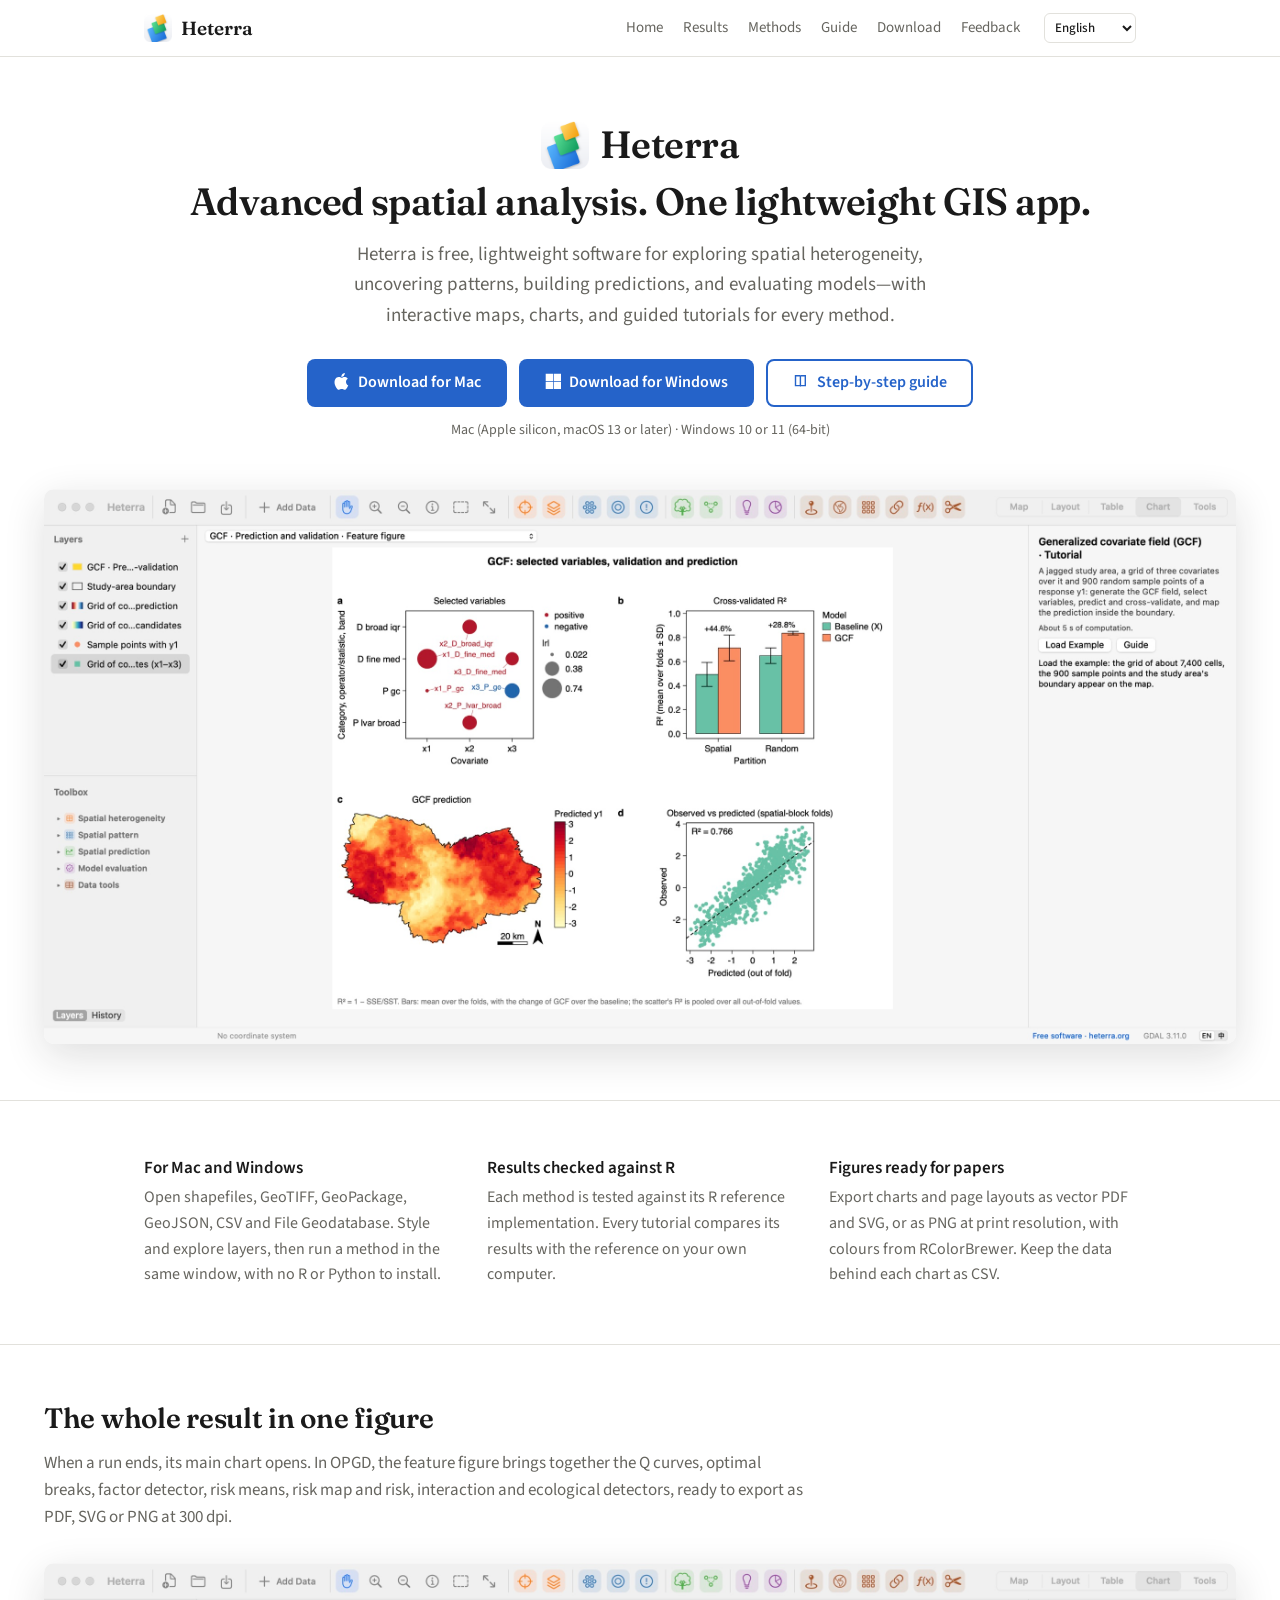
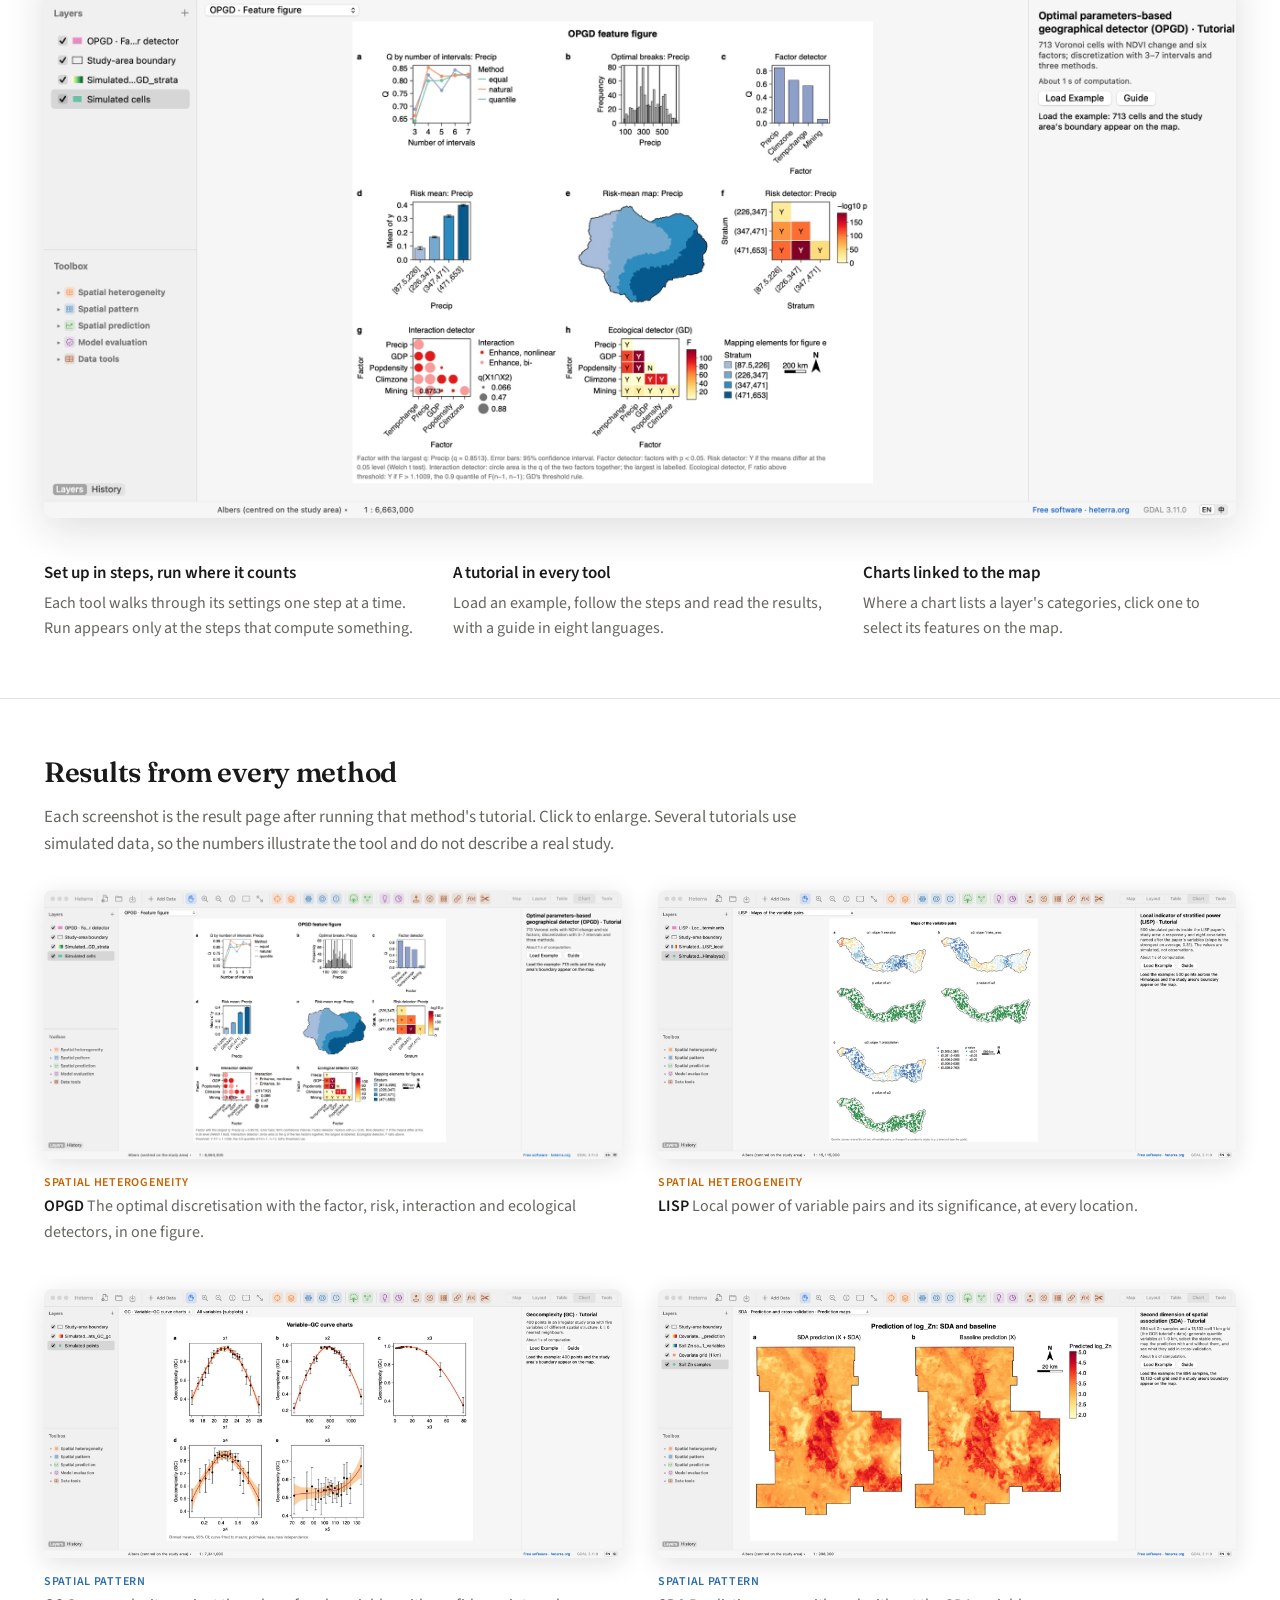
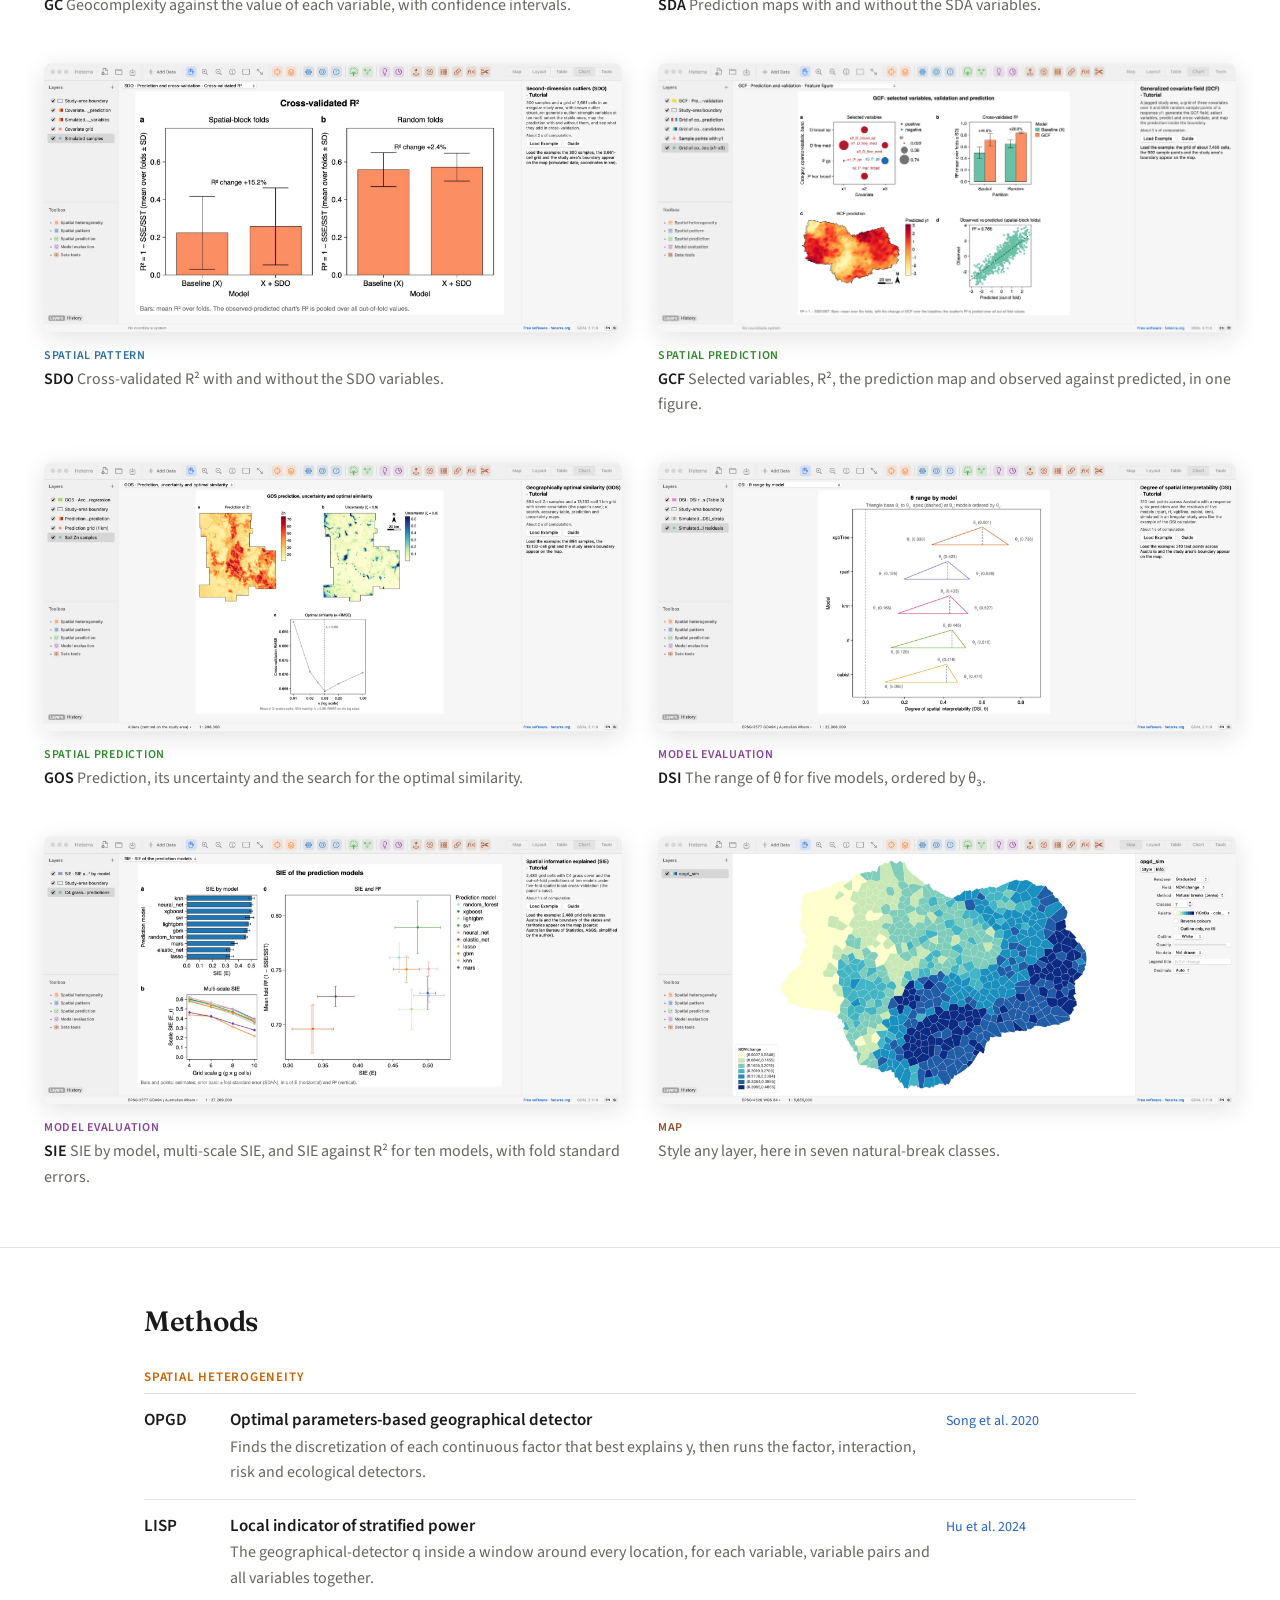
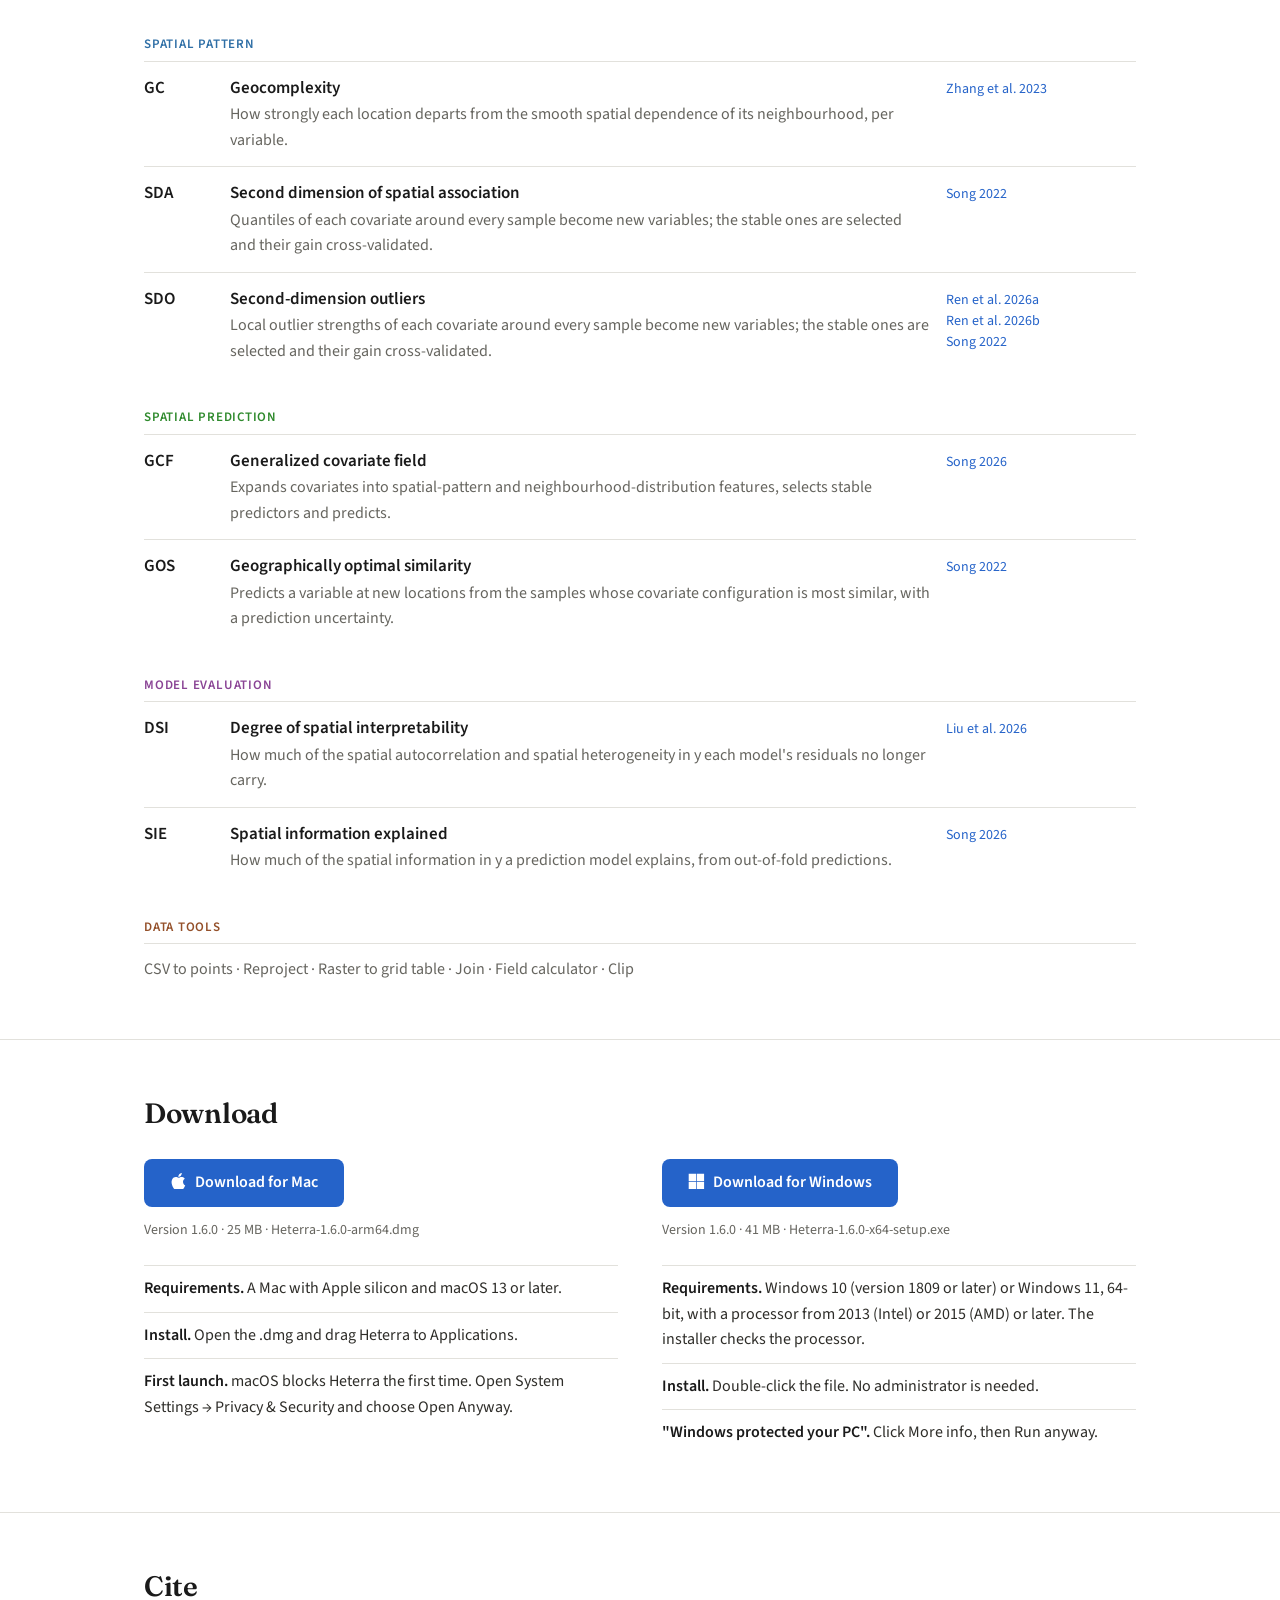
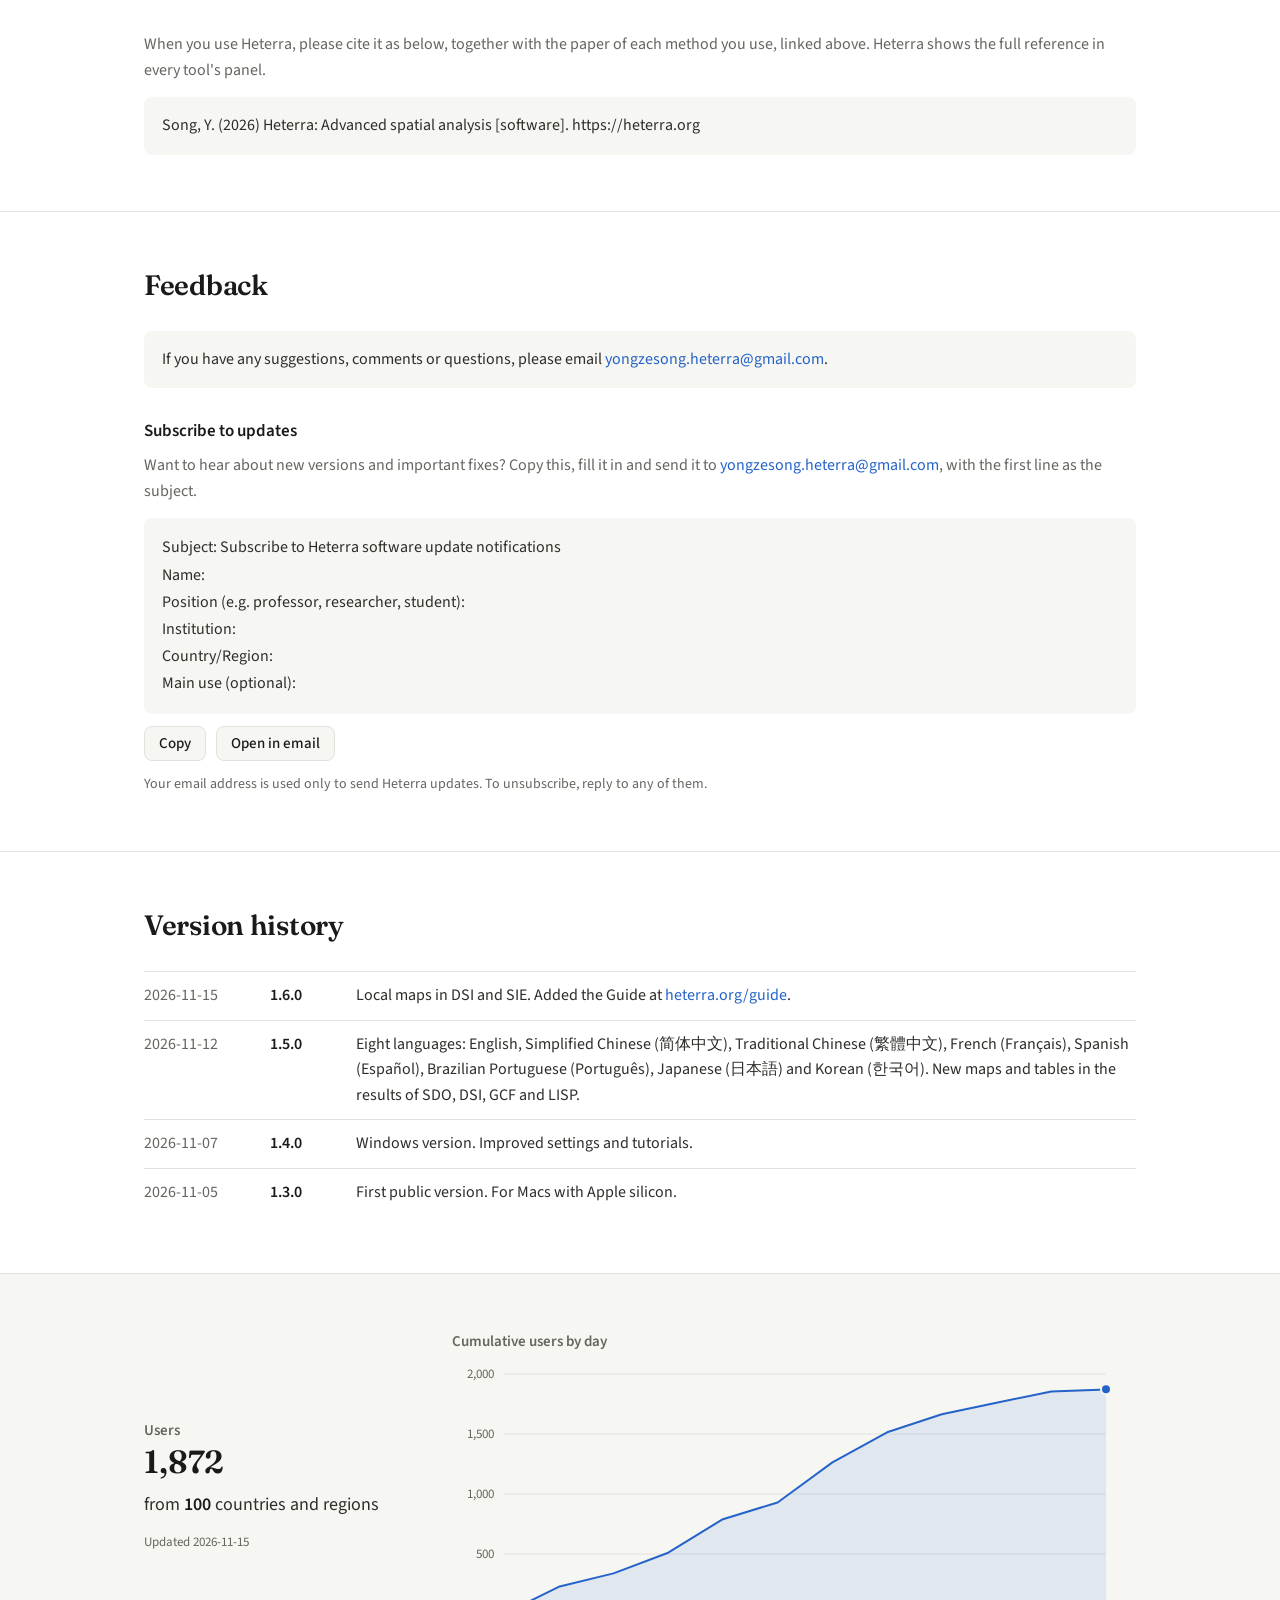
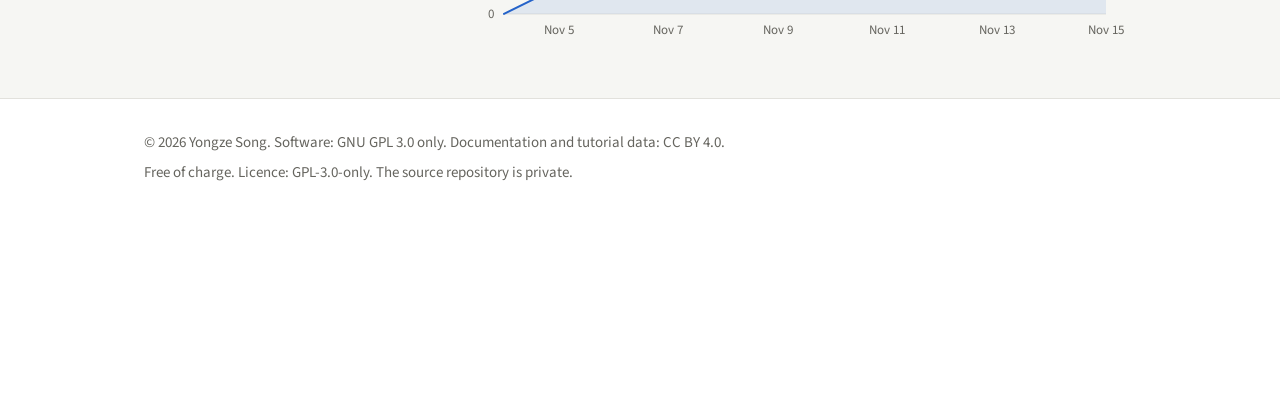
==== commit 674e1b50: "1.6.0" ====
--- a/index-stats.html
+++ b/index-stats.html
@@ -33,6 +33,22 @@
 .reach-tip { position: absolute; top: 0; left: 0; padding: 6px 10px; border: 1px solid var(--line); border-radius: 6px; background: var(--bg); box-shadow: var(--shadow); font-size: 14px; line-height: 1.35; white-space: nowrap; pointer-events: none; }
 .reach-tip b { font-weight: 600; color: var(--heading); font-variant-numeric: tabular-nums; }
 .reach-tip small { font-size: 13px; color: var(--muted); }
+.reach-map-box { grid-column: 1 / -1; }
+.reach-map { position: relative; margin-top: 10px; touch-action: pan-y; }
+.reach-map svg { display: block; width: 100%; height: auto; }
+.reach-land { fill: var(--line); stroke: var(--bg-soft); stroke-width: 1; vector-effect: non-scaling-stroke; stroke-linejoin: round; }
+.reach-land[data-step="1"] { fill: color-mix(in srgb, var(--accent) 28%, var(--bg-soft)); }
+.reach-land[data-step="2"] { fill: color-mix(in srgb, var(--accent) 52%, var(--bg-soft)); }
+.reach-land[data-step="3"] { fill: color-mix(in srgb, var(--accent) 76%, var(--bg-soft)); }
+.reach-land[data-step="4"] { fill: var(--accent); }
+.reach-land.is-on { stroke: var(--heading); stroke-width: 1.5; }
+.reach-key { display: flex; flex-wrap: wrap; gap: 6px 18px; margin: 10px 0 0; padding: 0; list-style: none; font-size: 13px; color: var(--muted); font-variant-numeric: tabular-nums; }
+.reach-key i { display: inline-block; width: 12px; height: 12px; margin-right: 6px; border-radius: 2px; vertical-align: -1px; background: var(--line); }
+.reach-key i[data-step="1"] { background: color-mix(in srgb, var(--accent) 28%, var(--bg-soft)); }
+.reach-key i[data-step="2"] { background: color-mix(in srgb, var(--accent) 52%, var(--bg-soft)); }
+.reach-key i[data-step="3"] { background: color-mix(in srgb, var(--accent) 76%, var(--bg-soft)); }
+.reach-key i[data-step="4"] { background: var(--accent); }
+.reach-key .reach-credit { margin-left: auto; }
 .reach-table { position: absolute; width: 1px; height: 1px; overflow: hidden; clip-path: inset(50%); white-space: nowrap; }
 @media (max-width: 820px) {
   .reach { padding: 40px 0; }
@@ -50,6 +66,7 @@
       <a href="#"><span lang="en">Home</span><span lang="zh">首页</span></a>
       <a href="#results"><span lang="en">Results</span><span lang="zh">结果</span></a>
       <a href="#methods"><span lang="en">Methods</span><span lang="zh">方法</span></a>
+      <a href="guide.html"><span lang="en">Guide</span><span lang="zh">指南</span></a>
       <a href="#download"><span lang="en">Download</span><span lang="zh">下载</span></a>
       <a href="#feedback"><span lang="en">Feedback</span><span lang="zh">反馈</span></a>
     </nav>
@@ -77,6 +94,7 @@
     <div class="hero-buttons">
       <a class="button" href="#download"><svg class="os-icon" viewBox="0 0 24 24" aria-hidden="true"><path d="M12.152 6.896c-.948 0-2.415-1.078-3.96-1.04-2.04.027-3.91 1.183-4.961 3.014-2.117 3.675-.546 9.103 1.519 12.09 1.013 1.454 2.208 3.09 3.792 3.039 1.52-.065 2.09-.987 3.935-.987 1.831 0 2.35.987 3.96.948 1.637-.026 2.676-1.48 3.676-2.948 1.156-1.688 1.636-3.325 1.662-3.415-.039-.013-3.182-1.221-3.22-4.857-.026-3.04 2.48-4.494 2.597-4.559-1.429-2.09-3.623-2.324-4.39-2.376-2-.156-3.675 1.09-4.61 1.09zM15.53 3.83c.843-1.012 1.4-2.427 1.245-3.83-1.207.052-2.662.805-3.532 1.818-.78.896-1.454 2.338-1.273 3.714 1.338.104 2.715-.688 3.559-1.701"/></svg><span lang="en">Download for Mac</span><span lang="zh">下载 Mac 版</span></a>
       <a class="button" href="#download"><svg class="os-icon" viewBox="0 0 24 24" aria-hidden="true"><path d="M1 1h10.5v10.5H1zM12.5 1H23v10.5H12.5zM1 12.5h10.5V23H1zM12.5 12.5H23V23H12.5z"/></svg><span lang="en">Download for Windows</span><span lang="zh">下载 Windows 版</span></a>
+      <a class="button guide-button" href="guide.html"><svg class="os-icon" viewBox="0 0 24 24" aria-hidden="true"><path d="M4 3h7a3 3 0 0 1 1 .2A3 3 0 0 1 13 3h7v16h-7a1 1 0 0 0-1 1 1 1 0 0 0-1-1H4zm2 2v12h5V5.2A1 1 0 0 0 11 5zm7 .2V17h5V5h-5a1 1 0 0 0 0 .2z"/></svg><span lang="en">Step-by-step guide</span><span lang="zh">分步使用指南(英文)</span></a>
     </div>
     <p class="small" lang="en">Mac (Apple silicon, macOS 13 or later) · Windows 10 or 11 (64-bit)</p>
     <p class="small" lang="zh">Mac(Apple 芯片,macOS 13 或更高)· Windows 10 或 11(64 位)</p>
@@ -327,9 +345,9 @@
     <!-- At a release, put the installers in downloads/ and change each link, its data-download and the lines below.
          A click on data-download is counted when gaId is set (its value: version and platform). -->
     <div class="platform">
-      <a class="button" href="downloads/Heterra-1.5.0-arm64.dmg" download data-download="1.5.0-mac"><svg class="os-icon" viewBox="0 0 24 24" aria-hidden="true"><path d="M12.152 6.896c-.948 0-2.415-1.078-3.96-1.04-2.04.027-3.91 1.183-4.961 3.014-2.117 3.675-.546 9.103 1.519 12.09 1.013 1.454 2.208 3.09 3.792 3.039 1.52-.065 2.09-.987 3.935-.987 1.831 0 2.35.987 3.96.948 1.637-.026 2.676-1.48 3.676-2.948 1.156-1.688 1.636-3.325 1.662-3.415-.039-.013-3.182-1.221-3.22-4.857-.026-3.04 2.48-4.494 2.597-4.559-1.429-2.09-3.623-2.324-4.39-2.376-2-.156-3.675 1.09-4.61 1.09zM15.53 3.83c.843-1.012 1.4-2.427 1.245-3.83-1.207.052-2.662.805-3.532 1.818-.78.896-1.454 2.338-1.273 3.714 1.338.104 2.715-.688 3.559-1.701"/></svg><span lang="en">Download for Mac</span><span lang="zh">下载 Mac 版</span></a>
-      <p class="small" lang="en">Version 1.5.0 · 25 MB · Heterra-1.5.0-arm64.dmg</p>
-      <p class="small" lang="zh">版本 1.5.0 · 25 MB · Heterra-1.5.0-arm64.dmg</p>
+      <a class="button" href="downloads/Heterra-1.6.0-arm64.dmg" download data-download="1.6.0-mac"><svg class="os-icon" viewBox="0 0 24 24" aria-hidden="true"><path d="M12.152 6.896c-.948 0-2.415-1.078-3.96-1.04-2.04.027-3.91 1.183-4.961 3.014-2.117 3.675-.546 9.103 1.519 12.09 1.013 1.454 2.208 3.09 3.792 3.039 1.52-.065 2.09-.987 3.935-.987 1.831 0 2.35.987 3.96.948 1.637-.026 2.676-1.48 3.676-2.948 1.156-1.688 1.636-3.325 1.662-3.415-.039-.013-3.182-1.221-3.22-4.857-.026-3.04 2.48-4.494 2.597-4.559-1.429-2.09-3.623-2.324-4.39-2.376-2-.156-3.675 1.09-4.61 1.09zM15.53 3.83c.843-1.012 1.4-2.427 1.245-3.83-1.207.052-2.662.805-3.532 1.818-.78.896-1.454 2.338-1.273 3.714 1.338.104 2.715-.688 3.559-1.701"/></svg><span lang="en">Download for Mac</span><span lang="zh">下载 Mac 版</span></a>
+      <p class="small" lang="en">Version 1.6.0 · 25 MB · Heterra-1.6.0-arm64.dmg</p>
+      <p class="small" lang="zh">版本 1.6.0 · 25 MB · Heterra-1.6.0-arm64.dmg</p>
       <ul class="notes">
         <li lang="en"><b>Requirements.</b> A Mac with Apple silicon and macOS 13 or later.</li>
         <li lang="zh"><b>系统要求。</b>Apple 芯片的 Mac,macOS 13 或更高。</li>
@@ -340,9 +358,9 @@
       </ul>
     </div>
     <div class="platform">
-      <a class="button" href="downloads/Heterra-1.5.0-x64-setup.exe" download data-download="1.5.0-windows"><svg class="os-icon" viewBox="0 0 24 24" aria-hidden="true"><path d="M1 1h10.5v10.5H1zM12.5 1H23v10.5H12.5zM1 12.5h10.5V23H1zM12.5 12.5H23V23H12.5z"/></svg><span lang="en">Download for Windows</span><span lang="zh">下载 Windows 版</span></a>
-      <p class="small" lang="en">Version 1.5.0 · 41 MB · Heterra-1.5.0-x64-setup.exe</p>
-      <p class="small" lang="zh">版本 1.5.0 · 41 MB · Heterra-1.5.0-x64-setup.exe</p>
+      <a class="button" href="downloads/Heterra-1.6.0-x64-setup.exe" download data-download="1.6.0-windows"><svg class="os-icon" viewBox="0 0 24 24" aria-hidden="true"><path d="M1 1h10.5v10.5H1zM12.5 1H23v10.5H12.5zM1 12.5h10.5V23H1zM12.5 12.5H23V23H12.5z"/></svg><span lang="en">Download for Windows</span><span lang="zh">下载 Windows 版</span></a>
+      <p class="small" lang="en">Version 1.6.0 · 41 MB · Heterra-1.6.0-x64-setup.exe</p>
+      <p class="small" lang="zh">版本 1.6.0 · 41 MB · Heterra-1.6.0-x64-setup.exe</p>
       <ul class="notes">
         <li lang="en"><b>Requirements.</b> Windows 10 (version 1809 or later) or Windows 11, 64-bit, with a processor from 2013 (Intel) or 2015 (AMD) or later. The installer checks the processor.</li>
         <li lang="zh"><b>系统要求。</b>Windows 10(1809 或更新版本)或 Windows 11,64 位;处理器为 Intel 2013 年或 AMD 2015 年以后的型号。安装程序会检查处理器。</li>
@@ -407,6 +425,12 @@
     <h2><span lang="en">Version history</span><span lang="zh">版本历史</span></h2>
     <!-- Newest first. Add one <li> for each release. -->
     <ul class="releases">
+      <li>
+        <span class="date"><time datetime="2026-11-15">2026-11-15</time></span>
+        <b>1.6.0</b>
+        <span lang="en">Local maps in DSI and SIE. Added the Guide at <a href="https://heterra.org/guide">heterra.org/guide</a>.</span>
+        <span lang="zh">DSI 和 SIE 新增局部地图。新增使用指南:<a href="https://heterra.org/guide">heterra.org/guide</a>。</span>
+      </li>
       <li>
         <span class="date"><time datetime="2026-11-12">2026-11-12</time></span>
         <b>1.5.0</b>
@@ -442,6 +466,18 @@
     <div>
       <p class="reach-chart-title"><span lang="en">Cumulative users by day</span><span lang="zh">每日累计用户数</span></p>
       <div class="reach-chart" id="reach-chart"></div>
+    </div>
+    <!-- the map: shown only when stats.json has byCountry -->
+    <div class="reach-map-box" id="reach-map-box" hidden>
+      <p class="reach-chart-title"><span lang="en">Users by country and region</span><span lang="zh">各国家和地区的用户数</span></p>
+      <div class="reach-map" id="reach-map"></div>
+      <ul class="reach-key">
+        <li><i data-step="1"></i>1–9</li>
+        <li><i data-step="2"></i>10–99</li>
+        <li><i data-step="3"></i>100–999</li>
+        <li><i data-step="4"></i>1,000+</li>
+        <li class="reach-credit"><span lang="en">Outlines: Natural Earth</span><span lang="zh">轮廓:Natural Earth</span></li>
+      </ul>
     </div>
   </div>
 </section>
@@ -558,7 +594,7 @@
 })();
 </script>
 <script>
-// Users section: reads stats.json { updated, countries, daily: [{ date: "YYYY-MM-DD", count }] }.
+// Users section: reads stats.json { updated, countries, daily: [{ date: "YYYY-MM-DD", count }], byCountry: { "AU": count } }.
 // The total is the sum of the daily counts, so the number and the chart cannot disagree.
 (function () {
   var box = document.getElementById("reach");
@@ -677,12 +713,88 @@
     chart.appendChild(table);
   }
 
+  // The map: one outline per country or region from assets/world-map.js, coloured by its users in four steps of ten.
+  var mapBox = document.getElementById("reach-map-box"), map = document.getElementById("reach-map");
+  var byCountry = null;
+  function step(v) { return !v ? 0 : v < 10 ? 1 : v < 100 ? 2 : v < 1000 ? 3 : 4; }
+  // a place's name in the page's language, from the browser; the code itself where the browser has none
+  function placeName(code) {
+    var ui = document.documentElement.getAttribute("data-ui") || "en";
+    try { return new Intl.DisplayNames([ui === "zh" ? "zh-Hans" : ui, "en"], { type: "region" }).of(code) || code; } catch (e) { return code; }
+  }
+  function drawMap() {
+    var world = window.heterraWorld;
+    if (!world || !byCountry) return;
+    map.textContent = "";
+    var svg = el("svg", { viewBox: "0 0 " + world.width + " " + world.height, role: "img", "aria-label": "Users by country and region" }, map);
+    var shapes = {};
+    // places with users last, so their outlines lie on top of their neighbours'
+    Object.keys(world.shapes).sort(function (a, b) { return (byCountry[a] || 0) - (byCountry[b] || 0); }).forEach(function (code) {
+      var g = el("g", { class: "reach-land", "data-code": code, "data-step": step(byCountry[code]) }, svg);
+      if (world.shapes[code]) el("path", { d: world.shapes[code] }, g);
+      // a place too small to see has a dot once it has users
+      if (world.dots[code] && byCountry[code]) el("circle", { cx: world.dots[code][0], cy: world.dots[code][1], r: 7 }, g);
+      shapes[code] = g;
+    });
+    var tip = document.createElement("div");
+    tip.className = "reach-tip";
+    tip.hidden = true;
+    map.appendChild(tip);
+    var on = null;
+    function leave() {
+      if (on) on.classList.remove("is-on");
+      on = null;
+      tip.hidden = true;
+    }
+    function point(e) {
+      var g = e.target.closest ? e.target.closest(".reach-land") : null;
+      if (!g) return leave();
+      if (g !== on) {
+        if (on) on.classList.remove("is-on");
+        on = g;
+        g.classList.add("is-on");
+        var code = g.getAttribute("data-code");
+        tip.textContent = "";
+        var small = document.createElement("small"), b = document.createElement("b");
+        small.textContent = placeName(code);
+        b.textContent = n(byCountry[code] || 0);
+        tip.appendChild(small); tip.appendChild(document.createElement("br")); tip.appendChild(b);
+        tip.hidden = false;
+      }
+      var box = map.getBoundingClientRect();
+      var left = e.clientX - box.left + 14, top = e.clientY - box.top - tip.offsetHeight - 10;
+      if (left + tip.offsetWidth > box.width) left = e.clientX - box.left - 14 - tip.offsetWidth;
+      tip.style.transform = "translate(" + Math.max(0, left) + "px," + Math.max(0, top) + "px)";
+    }
+    map.onpointermove = point;
+    map.onpointerdown = point;
+    map.onpointerleave = leave;
+
+    // the same numbers for screen readers, the largest first
+    var table = document.createElement("table");
+    table.className = "reach-table";
+    Object.keys(byCountry).sort(function (a, b) { return byCountry[b] - byCountry[a]; }).forEach(function (code) {
+      var row = table.insertRow();
+      row.insertCell().textContent = placeName(code);
+      row.insertCell().textContent = n(byCountry[code]);
+    });
+    map.appendChild(table);
+    mapBox.hidden = false;
+  }
+  // the outlines are 100 KB: fetched only when there are numbers to draw on them
+  function loadMap() {
+    var s = document.createElement("script");
+    s.src = "assets/world-map.js";
+    s.onload = drawMap;
+    document.head.appendChild(s);
+  }
+
   function places() {
     document.querySelectorAll(".reach-countries").forEach(function (b) { b.textContent = n(countries); });
   }
   // a change of language writes the texts again: put the number back, and the dates of the chart
   document.addEventListener("heterra-language", function () {
-    if (days.length) { places(); draw(); }
+    if (days.length) { places(); draw(); drawMap(); }
   });
 
   fetch("stats.json", { cache: "no-cache" }).then(function (r) {
@@ -703,6 +815,7 @@
     updated.setAttribute("datetime", data.updated);
     box.hidden = false;
     draw();
+    if (data.byCountry && Object.keys(data.byCountry).length) { byCountry = data.byCountry; loadMap(); }
     if (window.ResizeObserver) new ResizeObserver(function () {
       if (chart.clientWidth !== +chart.getAttribute("data-w")) { chart.setAttribute("data-w", chart.clientWidth); draw(); }
     }).observe(chart);
--- a/style.css
+++ b/style.css
@@ -122,6 +122,7 @@
 }
 .os-icon { width: 1.05em; height: 1.05em; margin-right: 8px; vertical-align: -0.15em; fill: currentColor; }
 .button:hover { text-decoration: none; filter: brightness(1.08); }
+.button.guide-button { background: var(--bg); color: var(--accent); box-shadow: inset 0 0 0 2px var(--accent); }
 .button.off { background: var(--bg-soft); color: var(--muted); border: 1px solid var(--line); cursor: default; }
 .button.off:hover { filter: none; }
 .small { margin: 12px 0 0; font-size: 14px; color: var(--muted); }
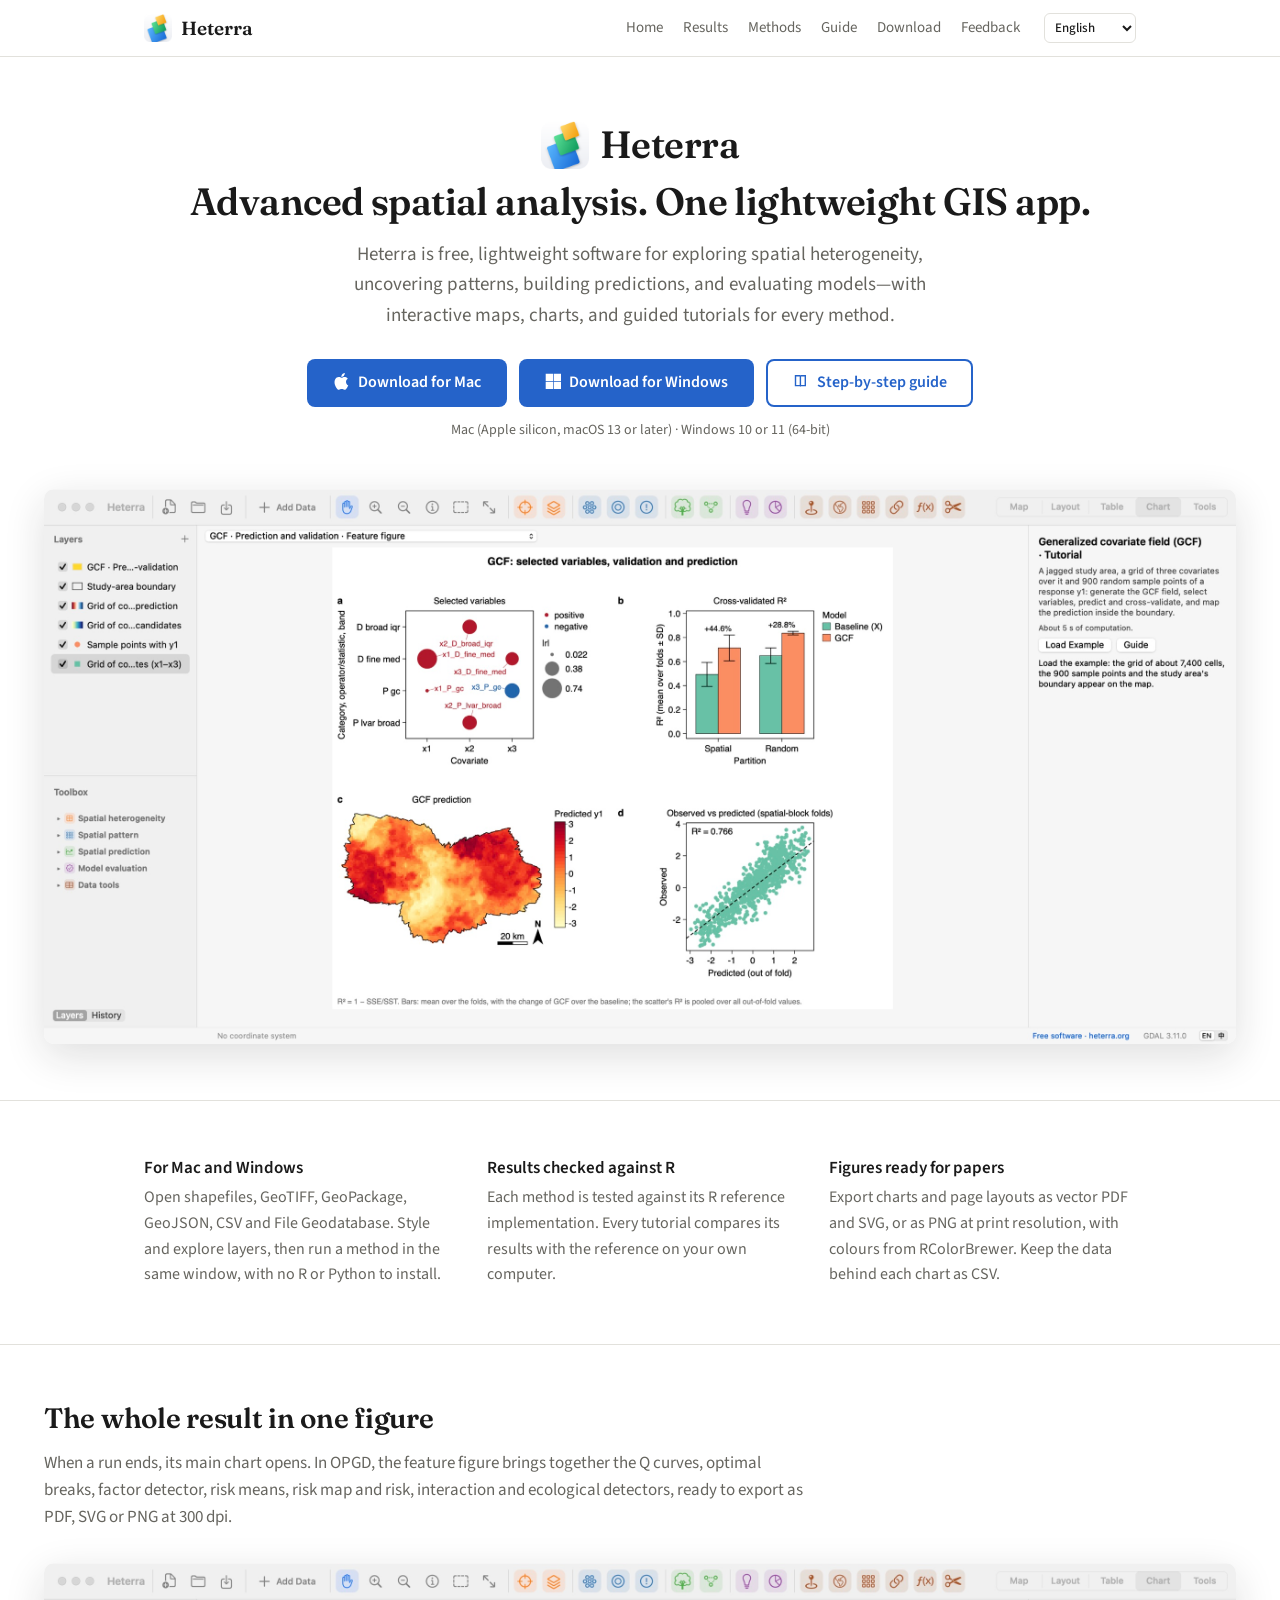
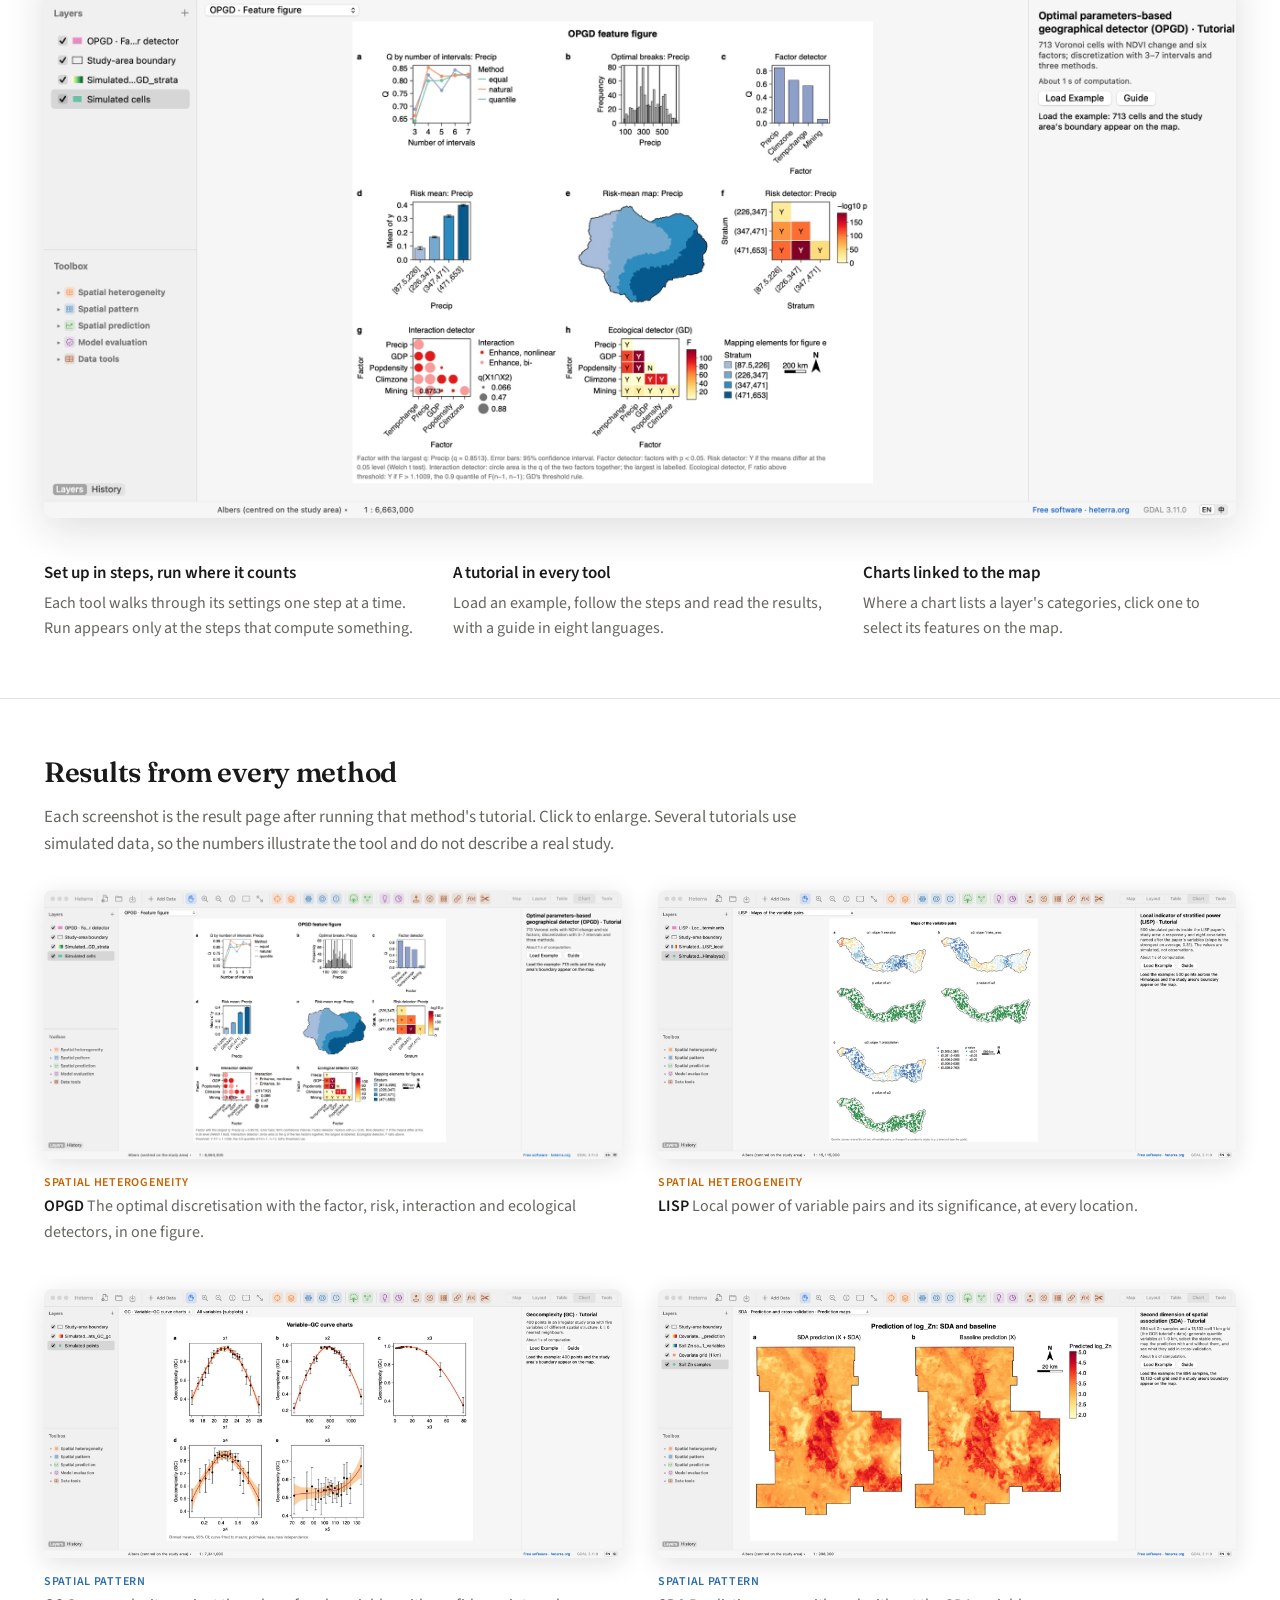
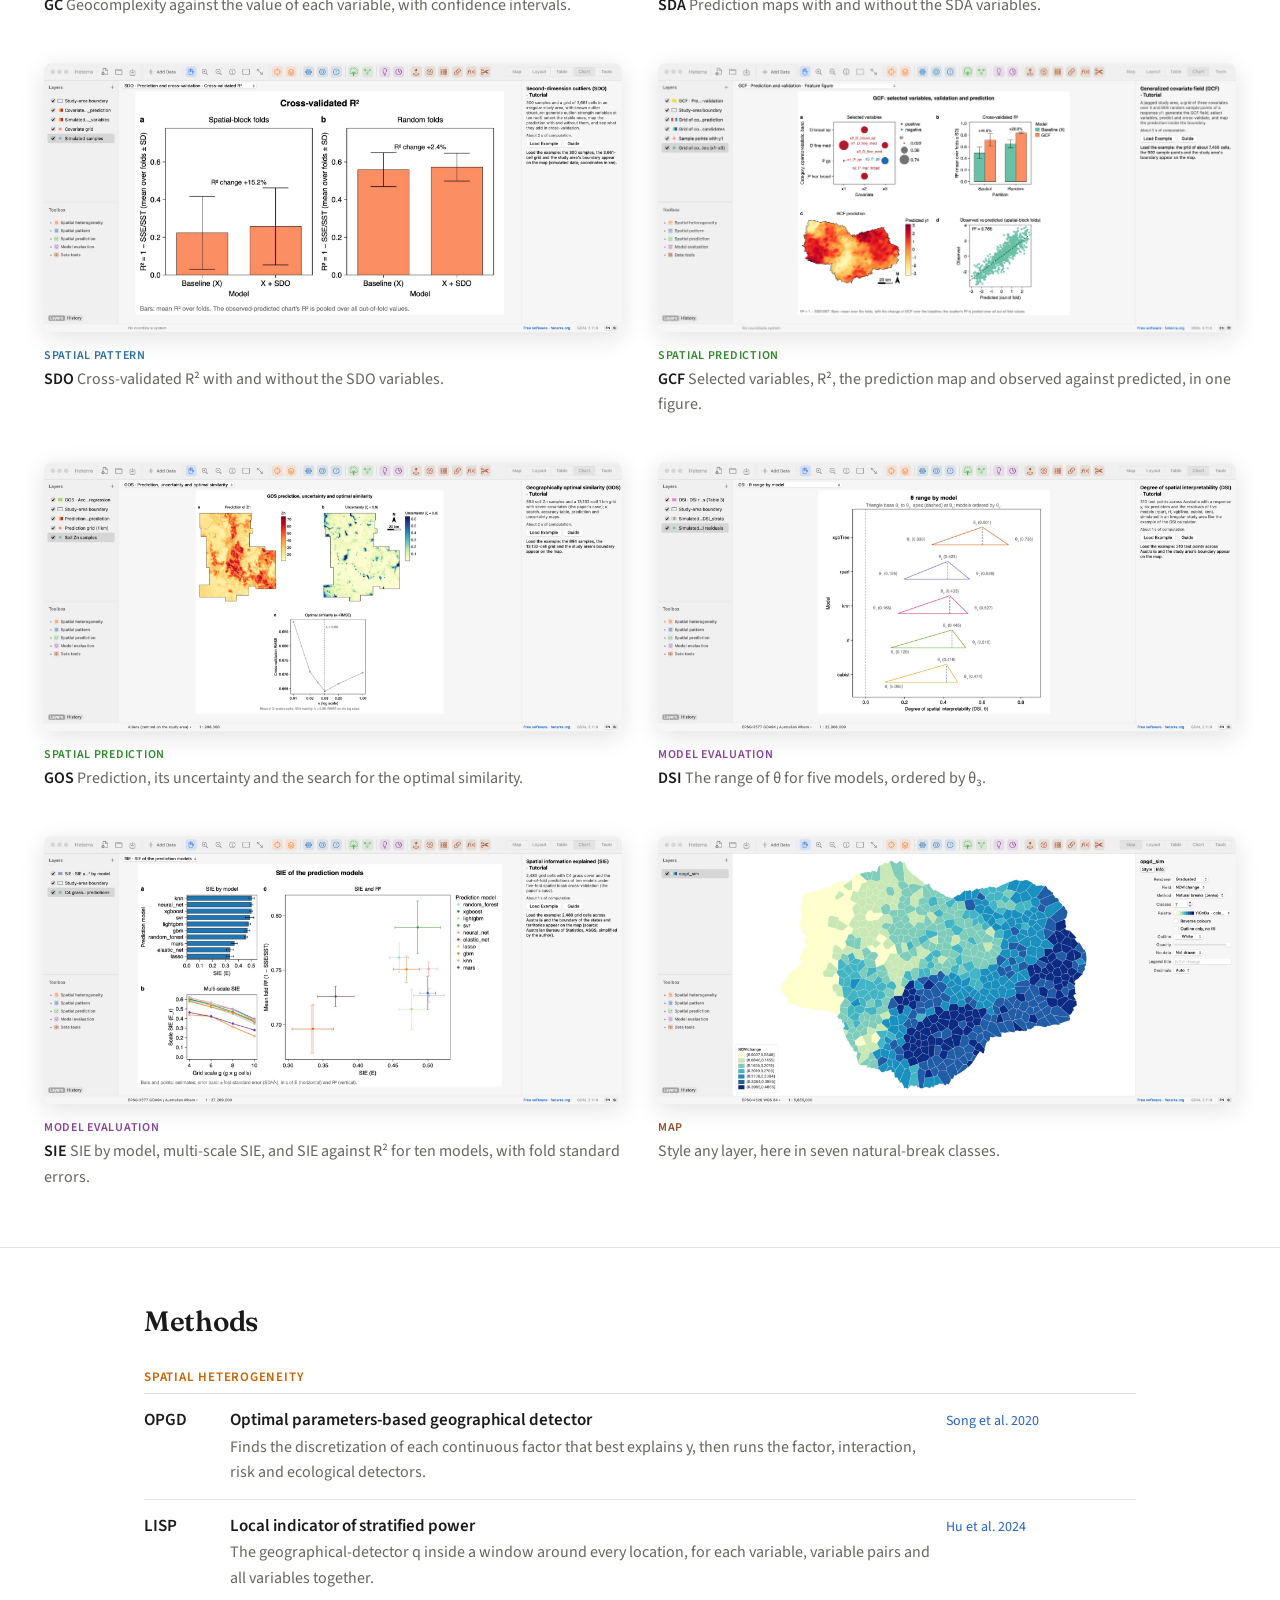
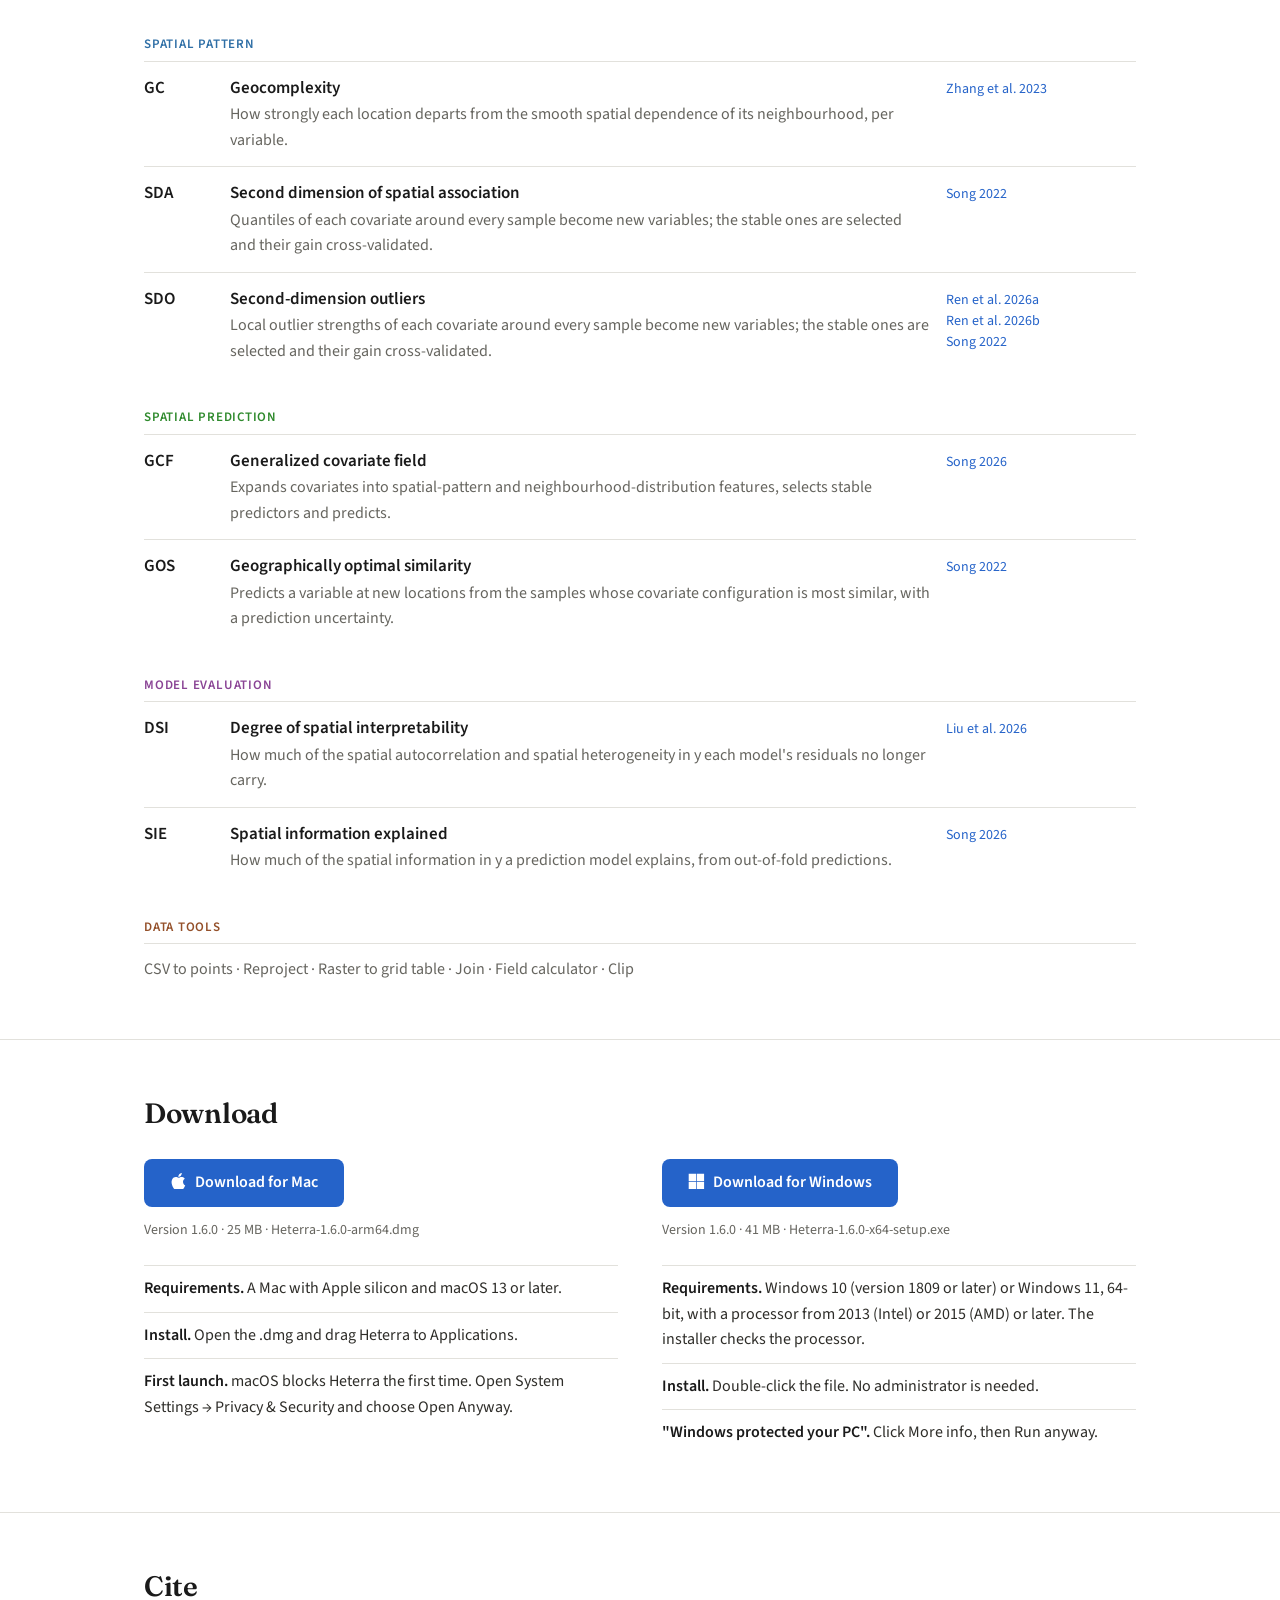
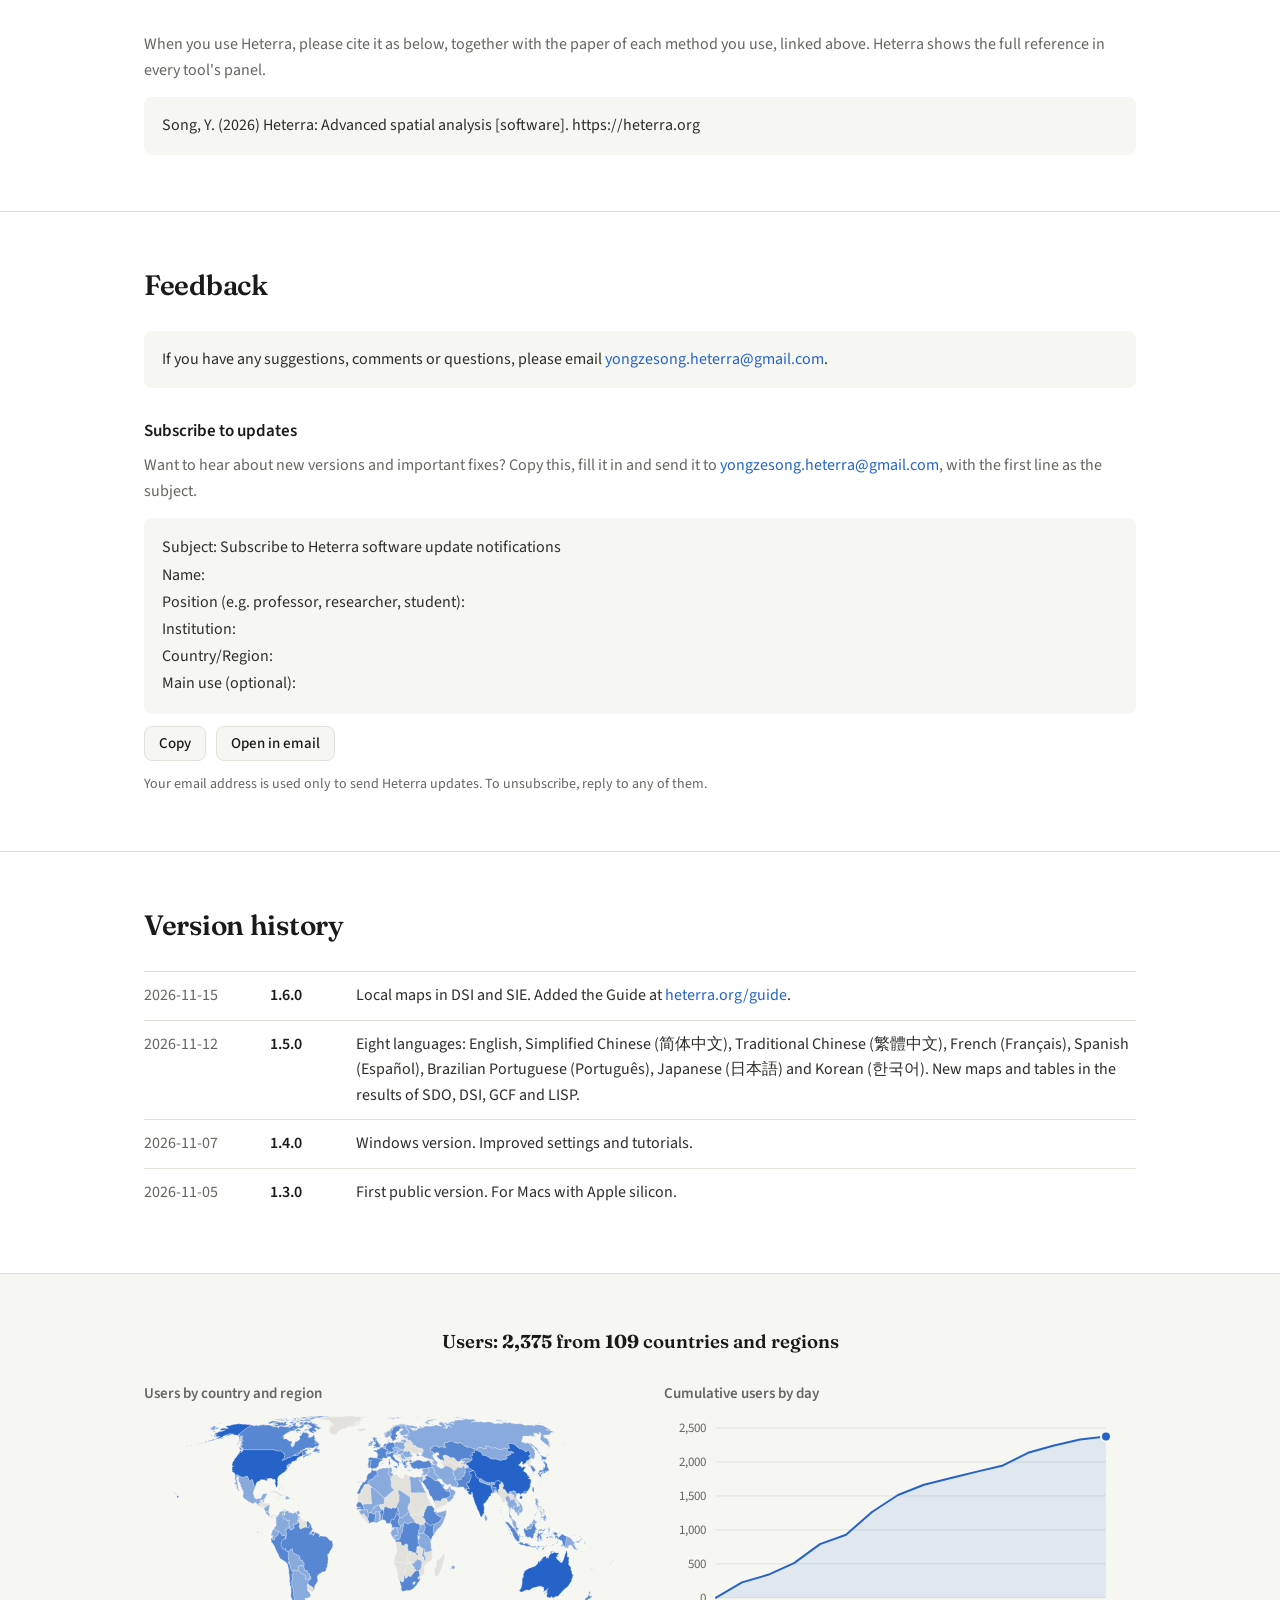
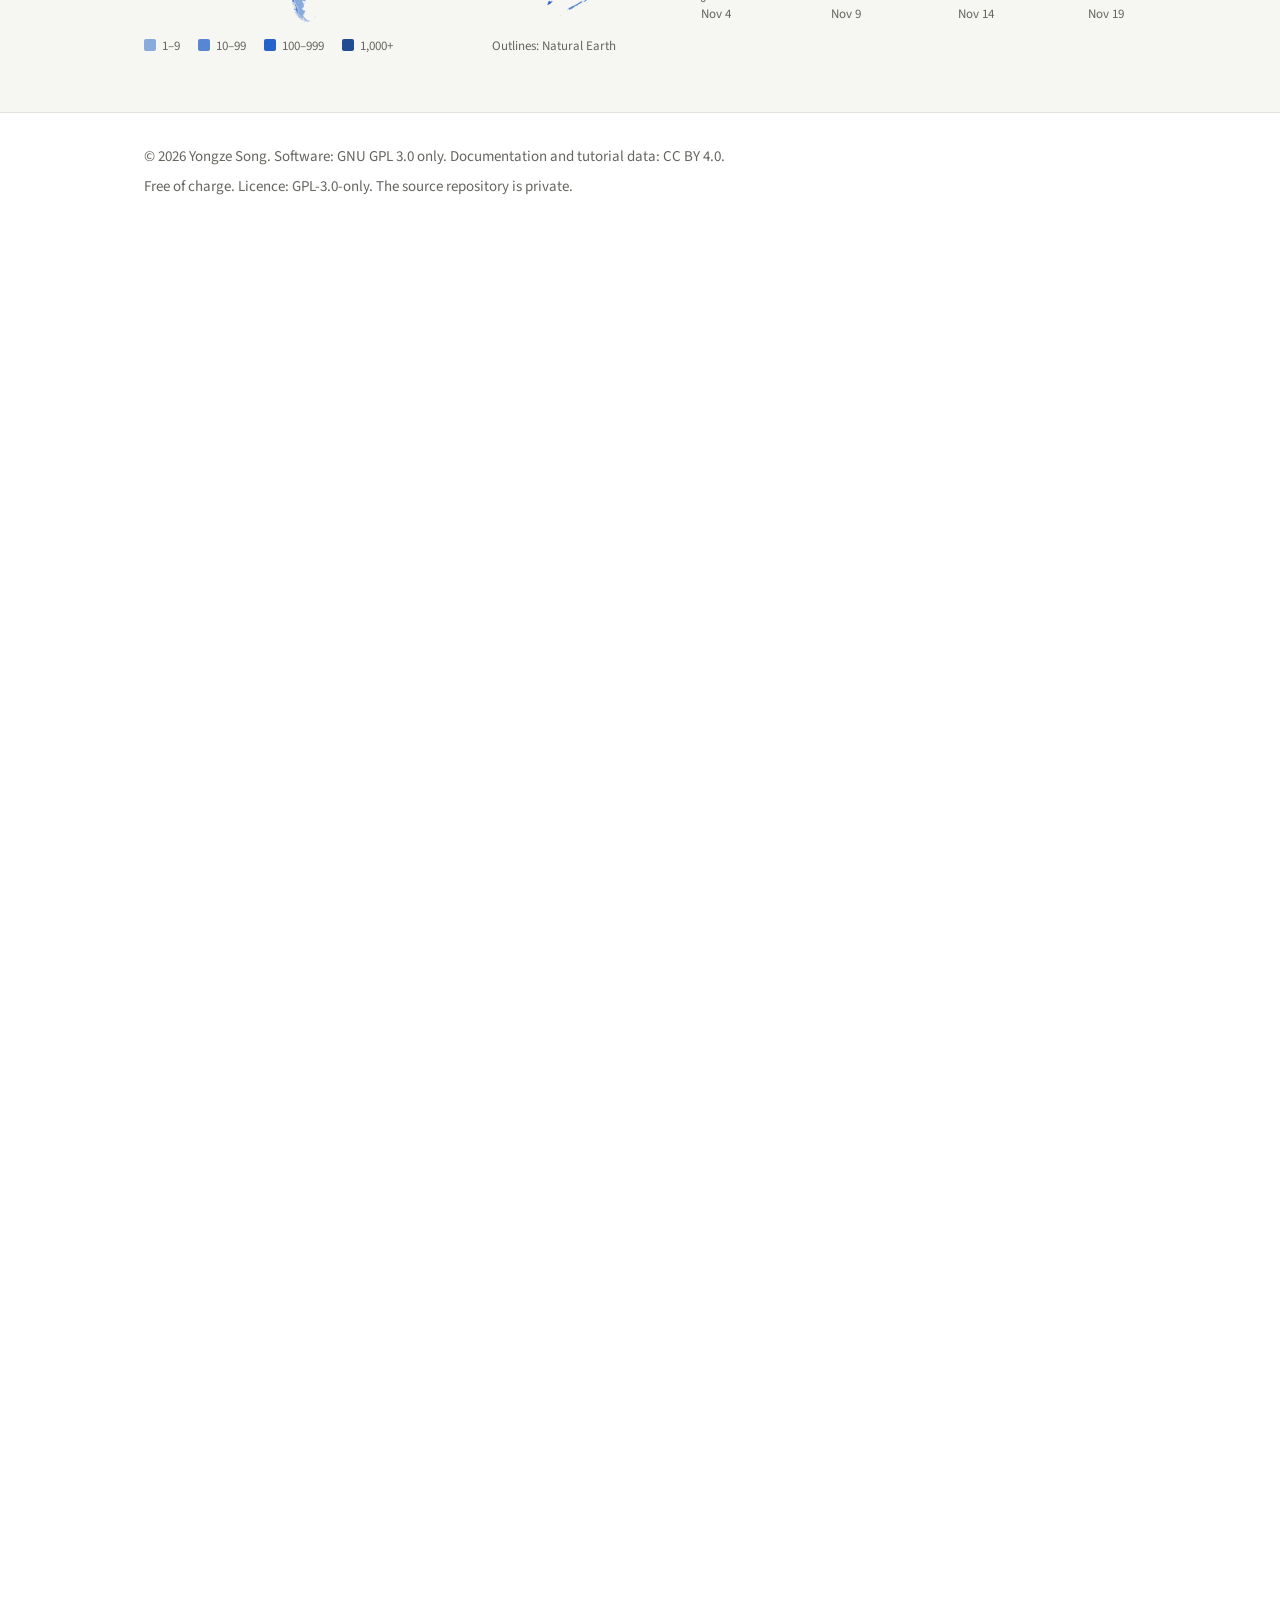
==== commit 27289cd7: "Users: one line over the map and the chart, side by side The total and the countries in one centred " ====
--- a/index-stats.html
+++ b/index-stats.html
@@ -16,13 +16,12 @@
 <style>
 /* users section: try-out copy, style.css is not changed */
 .reach { padding: 56px 0; background: var(--bg-soft); }
-.reach .wrap { display: grid; grid-template-columns: 260px minmax(0, 1fr); gap: 48px; align-items: center; }
-.reach-label, .reach-chart-title { margin: 0; font-size: 15px; font-weight: 600; color: var(--muted); }
-.reach-total { margin: 2px 0 14px; font: 600 32px/1.05 var(--serif); color: var(--heading); font-variant-numeric: tabular-nums; }
-.reach-places { margin: 0; font-size: 18px; line-height: 1.4; color: var(--text); }
-.reach-places b { font-weight: 600; color: var(--heading); }
-.reach-updated { margin: 14px 0 0; font-size: 13px; color: var(--muted); }
-.reach-chart { position: relative; margin-top: 8px; touch-action: pan-y; }
+/* one line over both charts, two thirds of an h2's 28px; the map and the chart side by side, their graphics of one size */
+.reach .wrap { display: grid; grid-template-columns: minmax(0, 1fr); gap: 28px 48px; align-items: start; }
+.reach .wrap.has-map { grid-template-columns: repeat(2, minmax(0, 1fr)); }
+.reach-head { grid-column: 1 / -1; margin: 0; text-align: center; font: 600 calc(28px * 2 / 3)/1.3 var(--serif); color: var(--heading); font-variant-numeric: tabular-nums; }
+.reach-chart-title { margin: 0; font-size: 15px; font-weight: 600; color: var(--muted); }
+.reach-chart { position: relative; margin-top: 10px; touch-action: pan-y; }
 .reach-chart svg { display: block; width: 100%; }
 .reach-chart text { font: 400 13px var(--sans); fill: var(--muted); font-variant-numeric: tabular-nums; }
 .reach-grid { stroke: var(--line); stroke-width: 1; }
@@ -33,27 +32,26 @@
 .reach-tip { position: absolute; top: 0; left: 0; padding: 6px 10px; border: 1px solid var(--line); border-radius: 6px; background: var(--bg); box-shadow: var(--shadow); font-size: 14px; line-height: 1.35; white-space: nowrap; pointer-events: none; }
 .reach-tip b { font-weight: 600; color: var(--heading); font-variant-numeric: tabular-nums; }
 .reach-tip small { font-size: 13px; color: var(--muted); }
-.reach-map-box { grid-column: 1 / -1; }
 .reach-map { position: relative; margin-top: 10px; touch-action: pan-y; }
 .reach-map svg { display: block; width: 100%; height: auto; }
 .reach-land { fill: var(--line); stroke: var(--bg-soft); stroke-width: 1; vector-effect: non-scaling-stroke; stroke-linejoin: round; }
-.reach-land[data-step="1"] { fill: color-mix(in srgb, var(--accent) 28%, var(--bg-soft)); }
-.reach-land[data-step="2"] { fill: color-mix(in srgb, var(--accent) 52%, var(--bg-soft)); }
-.reach-land[data-step="3"] { fill: color-mix(in srgb, var(--accent) 76%, var(--bg-soft)); }
-.reach-land[data-step="4"] { fill: var(--accent); }
+/* four steps; the top one goes past the accent towards the heading colour, darker on a light page and lighter on a dark one */
+.reach-land[data-step="1"] { fill: color-mix(in srgb, var(--accent) 52%, var(--bg-soft)); }
+.reach-land[data-step="2"] { fill: color-mix(in srgb, var(--accent) 76%, var(--bg-soft)); }
+.reach-land[data-step="3"] { fill: var(--accent); }
+.reach-land[data-step="4"] { fill: color-mix(in srgb, var(--accent) 68%, var(--heading)); }
 .reach-land.is-on { stroke: var(--heading); stroke-width: 1.5; }
 .reach-key { display: flex; flex-wrap: wrap; gap: 6px 18px; margin: 10px 0 0; padding: 0; list-style: none; font-size: 13px; color: var(--muted); font-variant-numeric: tabular-nums; }
 .reach-key i { display: inline-block; width: 12px; height: 12px; margin-right: 6px; border-radius: 2px; vertical-align: -1px; background: var(--line); }
-.reach-key i[data-step="1"] { background: color-mix(in srgb, var(--accent) 28%, var(--bg-soft)); }
-.reach-key i[data-step="2"] { background: color-mix(in srgb, var(--accent) 52%, var(--bg-soft)); }
-.reach-key i[data-step="3"] { background: color-mix(in srgb, var(--accent) 76%, var(--bg-soft)); }
-.reach-key i[data-step="4"] { background: var(--accent); }
+.reach-key i[data-step="1"] { background: color-mix(in srgb, var(--accent) 52%, var(--bg-soft)); }
+.reach-key i[data-step="2"] { background: color-mix(in srgb, var(--accent) 76%, var(--bg-soft)); }
+.reach-key i[data-step="3"] { background: var(--accent); }
+.reach-key i[data-step="4"] { background: color-mix(in srgb, var(--accent) 68%, var(--heading)); }
 .reach-key .reach-credit { margin-left: auto; }
 .reach-table { position: absolute; width: 1px; height: 1px; overflow: hidden; clip-path: inset(50%); white-space: nowrap; }
 @media (max-width: 820px) {
   .reach { padding: 40px 0; }
-  .reach .wrap { grid-template-columns: minmax(0, 1fr); gap: 28px; }
-  .reach-total { font-size: 26px; }
+  .reach .wrap, .reach .wrap.has-map { grid-template-columns: minmax(0, 1fr); gap: 28px; }
 }
 </style>
 </head>
@@ -455,19 +453,10 @@
 
 <!-- Users. Shown only when stats.json can be read. The numbers come from stats.json; nothing here is edited by hand. -->
 <section class="reach" id="reach" hidden>
-  <div class="wrap">
-    <div>
-      <p class="reach-label"><span lang="en">Users</span><span lang="zh">用户</span></p>
-      <p class="reach-total" id="reach-total"></p>
-      <p class="reach-places" lang="en">from <b class="reach-countries"></b> countries and regions</p>
-      <p class="reach-places" lang="zh">来自 <b class="reach-countries"></b> 个国家和地区</p>
-      <p class="reach-updated"><span lang="en">Updated </span><span lang="zh">更新于 </span><time id="reach-updated"></time></p>
-    </div>
-    <div>
-      <p class="reach-chart-title"><span lang="en">Cumulative users by day</span><span lang="zh">每日累计用户数</span></p>
-      <div class="reach-chart" id="reach-chart"></div>
-    </div>
-    <!-- the map: shown only when stats.json has byCountry -->
+  <div class="wrap" id="reach-wrap">
+    <p class="reach-head" lang="en">Users: <b class="reach-total"></b> from <b class="reach-countries"></b> countries and regions</p>
+    <p class="reach-head" lang="zh">用户:<b class="reach-total"></b>,来自 <b class="reach-countries"></b> 个国家和地区</p>
+    <!-- the map: shown only when stats.json has byCountry; the chart then takes the other half -->
     <div class="reach-map-box" id="reach-map-box" hidden>
       <p class="reach-chart-title"><span lang="en">Users by country and region</span><span lang="zh">各国家和地区的用户数</span></p>
       <div class="reach-map" id="reach-map"></div>
@@ -478,6 +467,10 @@
         <li><i data-step="4"></i>1,000+</li>
         <li class="reach-credit"><span lang="en">Outlines: Natural Earth</span><span lang="zh">轮廓:Natural Earth</span></li>
       </ul>
+    </div>
+    <div>
+      <p class="reach-chart-title"><span lang="en">Cumulative users by day</span><span lang="zh">每日累计用户数</span></p>
+      <div class="reach-chart" id="reach-chart"></div>
     </div>
   </div>
 </section>
@@ -600,9 +593,9 @@
   var box = document.getElementById("reach");
   var chart = document.getElementById("reach-chart");
   var NS = "http://www.w3.org/2000/svg";
-  var HEIGHT = 280, TOP = 12, BOTTOM = 28, LEFT = 52, RIGHT = 30;
+  var TOP = 12, BOTTOM = 28, LEFT = 52, RIGHT = 30;
   var MONTHS = ["Jan", "Feb", "Mar", "Apr", "May", "Jun", "Jul", "Aug", "Sep", "Oct", "Nov", "Dec"];
-  var days = [], countries = 0;
+  var days = [], countries = 0, total = 0;
 
   function n(v) { return v.toLocaleString("en-US"); }
   function axis(v) { return v >= 10000 ? n(v / 1000) + "K" : n(v); }
@@ -642,6 +635,9 @@
   function draw() {
     var width = chart.clientWidth;
     if (!width || !days.length) return;
+    // as high as the map beside it, whose outlines are world.width by world.height (2000 by 889); within limits where
+    // the chart stands alone or is narrow
+    var HEIGHT = Math.min(320, Math.max(200, width * 889 / 2000));
     chart.textContent = "";
     var svg = el("svg", { viewBox: "0 0 " + width + " " + HEIGHT, height: HEIGHT, role: "img",
       "aria-label": n(days[days.length - 1].total) + " cumulative users" }, chart);
@@ -780,6 +776,9 @@
     });
     map.appendChild(table);
     mapBox.hidden = false;
+    // two columns from here on: the chart is drawn again at its new width, and as high as the map
+    document.getElementById("reach-wrap").classList.add("has-map");
+    draw();
   }
   // the outlines are 100 KB: fetched only when there are numbers to draw on them
   function loadMap() {
@@ -790,6 +789,7 @@
   }
 
   function places() {
+    document.querySelectorAll(".reach-total").forEach(function (b) { b.textContent = n(total); });
     document.querySelectorAll(".reach-countries").forEach(function (b) { b.textContent = n(countries); });
   }
   // a change of language writes the texts again: put the number back, and the dates of the chart
@@ -807,12 +807,9 @@
       return { date: d.date, t: time(d.date), count: d.count, total: sum };
     });
     if (!days.length) return;
-    document.getElementById("reach-total").textContent = n(sum);
+    total = sum;
     countries = data.countries;
     places();
-    var updated = document.getElementById("reach-updated");
-    updated.textContent = data.updated;
-    updated.setAttribute("datetime", data.updated);
     box.hidden = false;
     draw();
     if (data.byCountry && Object.keys(data.byCountry).length) { byCountry = data.byCountry; loadMap(); }
